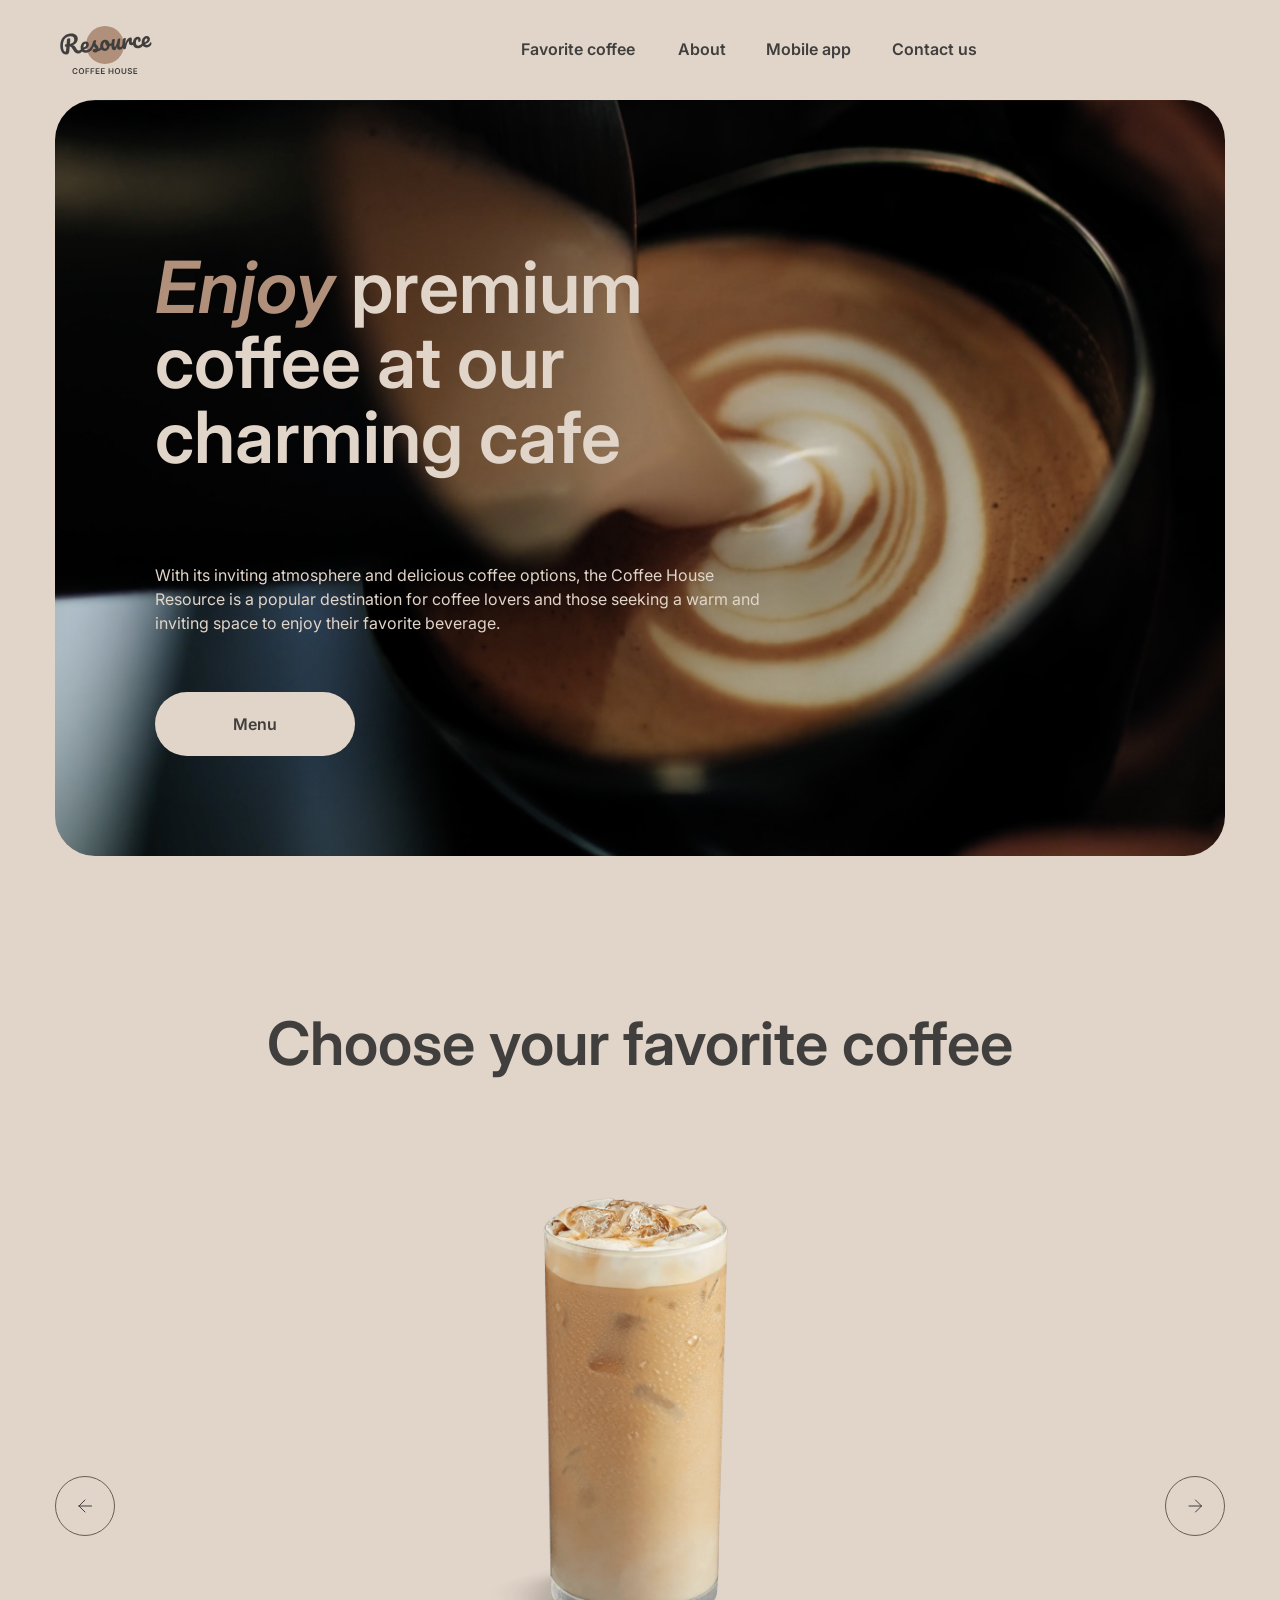
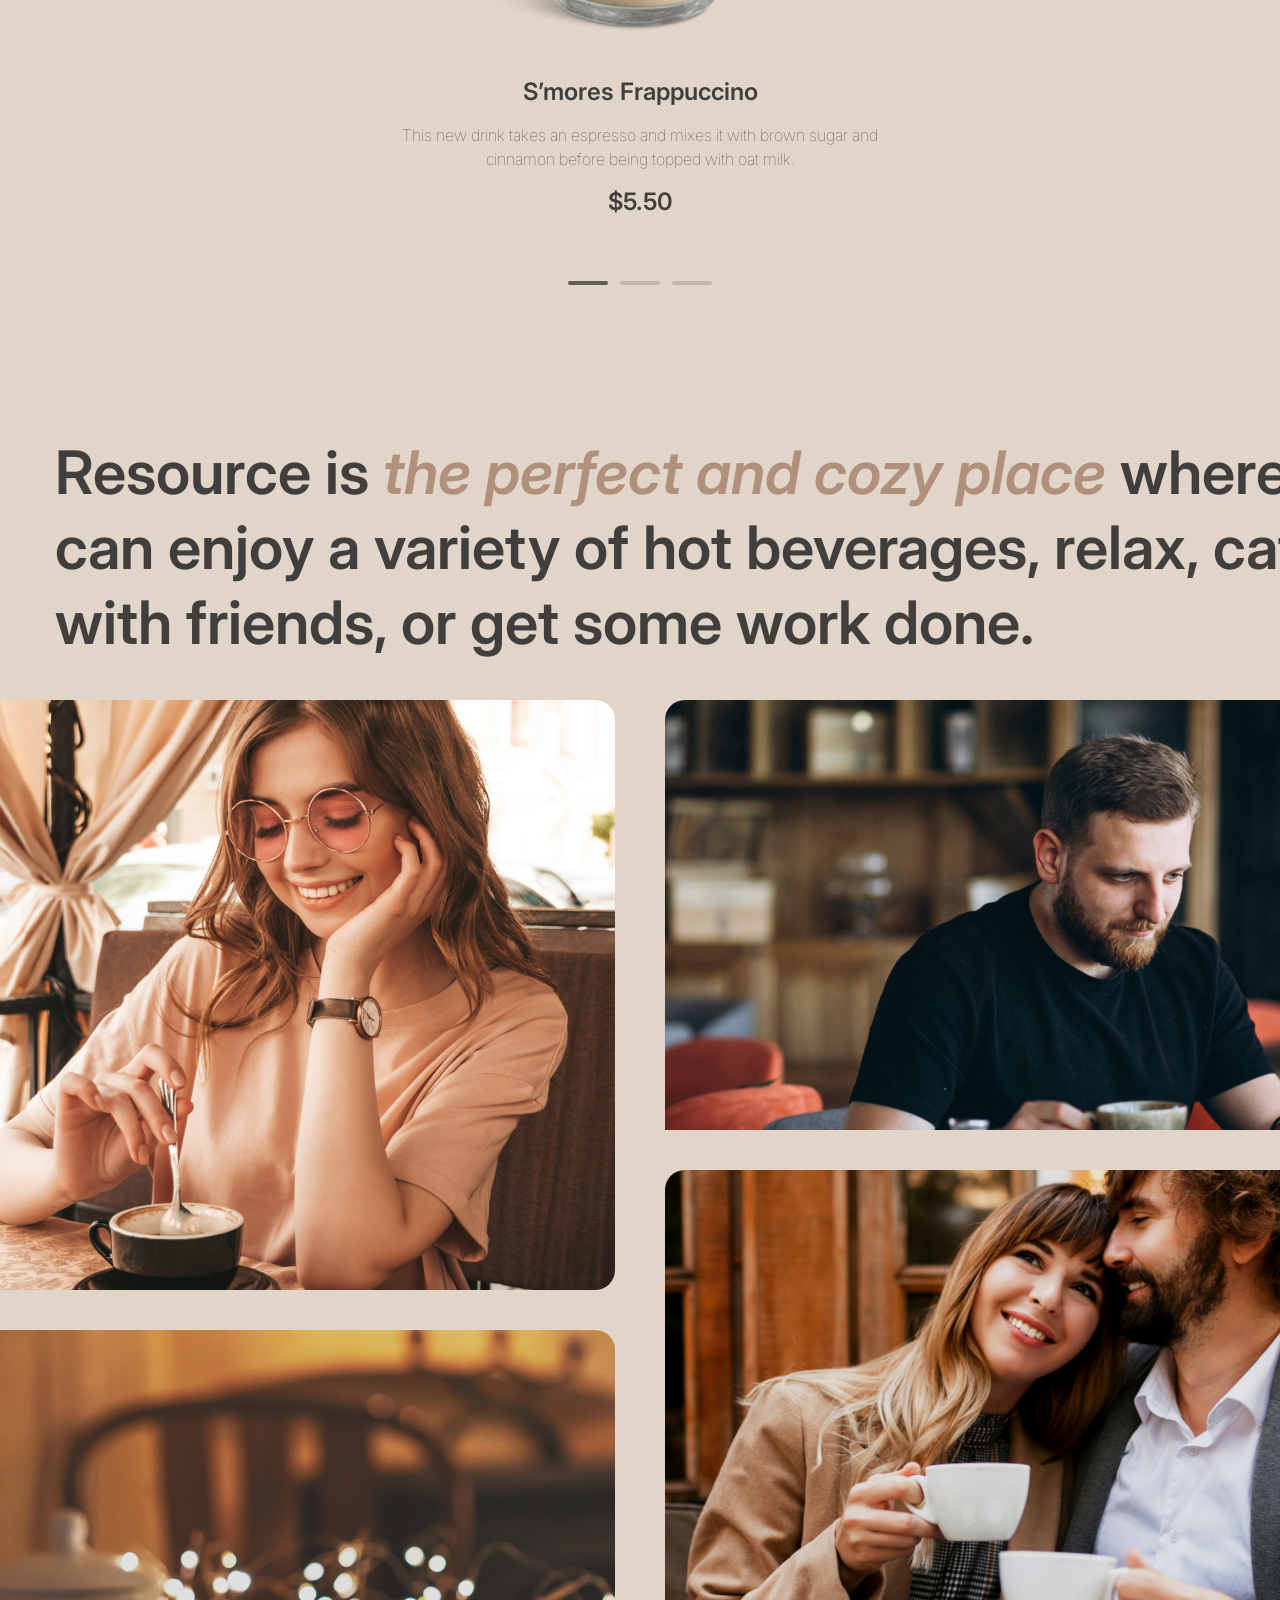
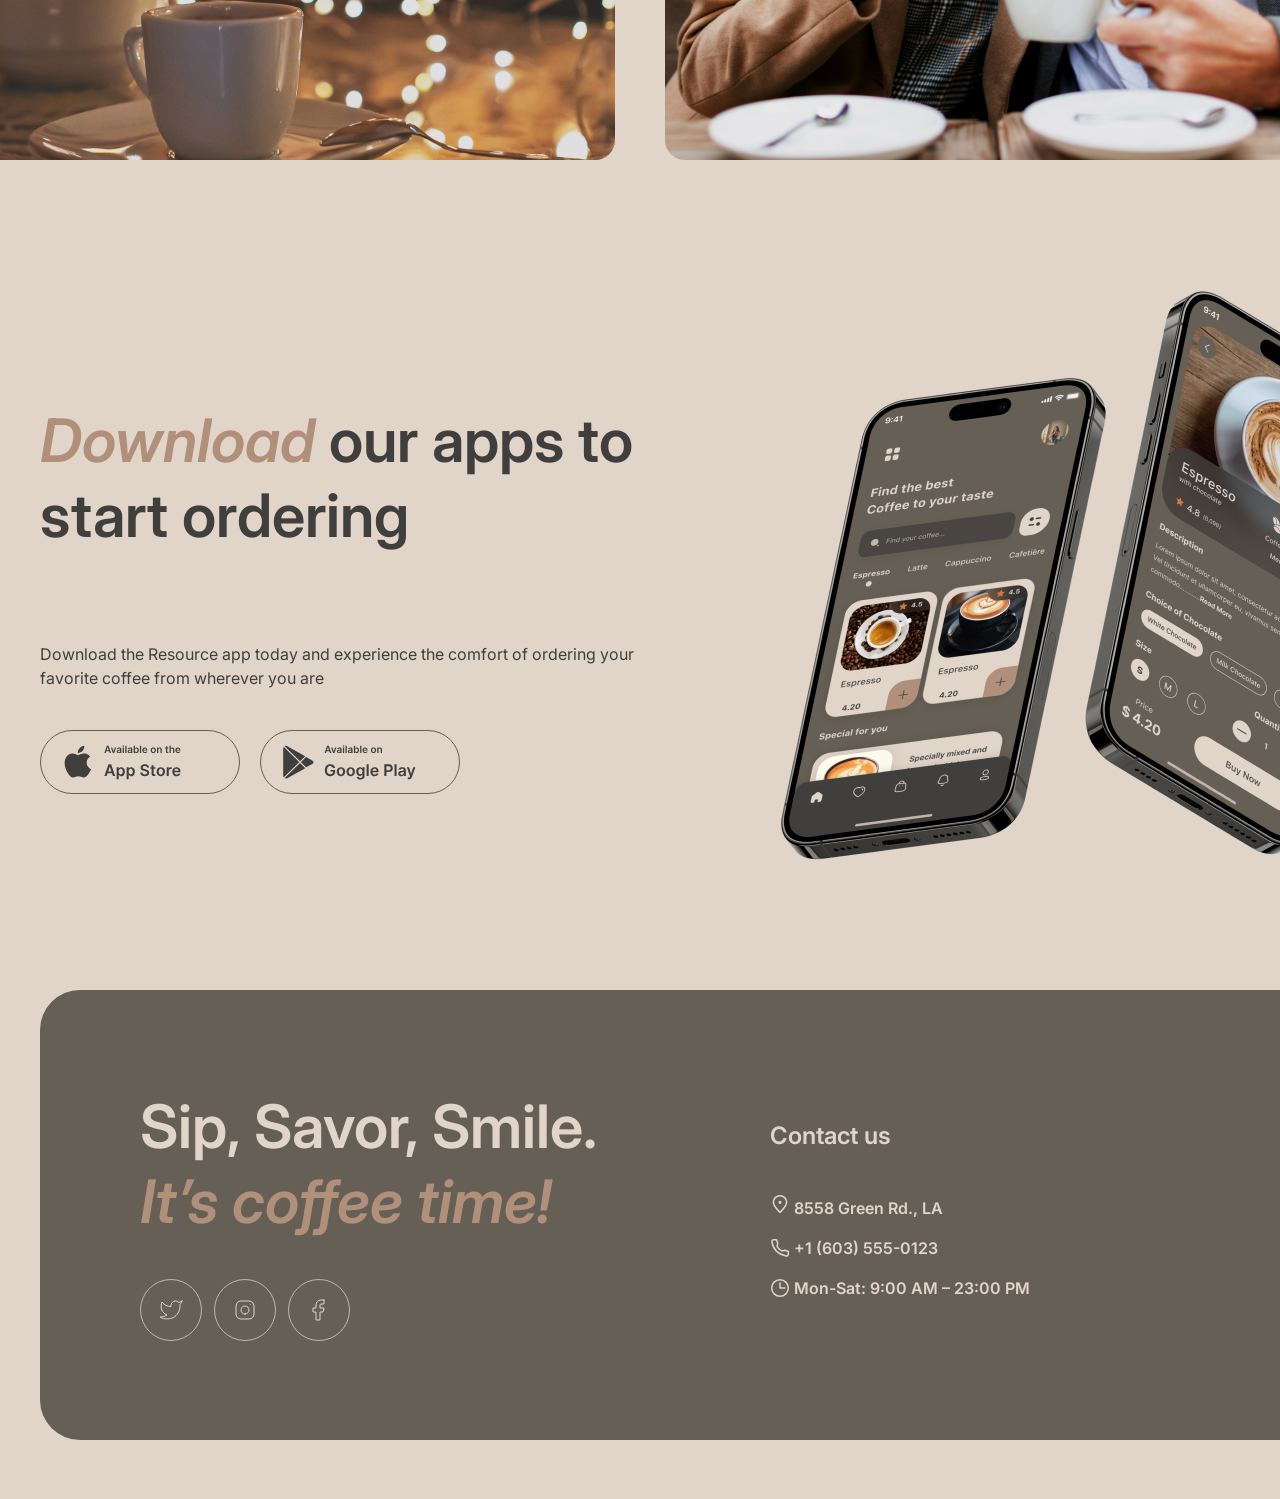
==== coffee-house/index.html @ ecec8c9b "feat: update css" ====
<!DOCTYPE html>
<html lang="en">
<head>
    <!-- encoding -->
    <meta charset="UTF-8">
    <!-- mobile support -->
    <meta name="viewport" content="width=device-width, initial-scale=1.0">
    <!-- title, seo -->
    <title>Home</title>
    <!-- styles -->
    <link rel="stylesheet" href="./style/style.css">
    <!-- open graph -->
    <!-- favicons -->
    <link type="image/coffee-icon" href="./img/coffee-cup.svg" rel="shortcut icon">
    <link type="Image/coffee-icon" href="./img/coffee-cup.svg" rel="icon">
</head>
<body>
    <!-- header -->
    <header class="header">
        <div class="container">
            <div class="header_nav">
                <div class="logo">
                    <svg width="100" height="60" viewBox="0 0 100 60" fill="none" xmlns="http://www.w3.org/2000/svg">
                        <path
                            d="M69 25C69 35.4934 60.4934 44 50 44C39.5066 44 31 35.4934 31 25C31 14.5066 39.5066 6 50 6C60.4934 6 69 14.5066 69 25Z"
                            fill="#B0907A" />
                        <path
                            d="M95.6784 22.2913C95.8856 22.2732 96.0534 22.3548 96.1817 22.5364C96.326 22.7165 96.4127 22.9739 96.442 23.3086C96.4922 23.8824 96.4 24.3884 96.1652 24.8265C95.7789 25.5509 95.2359 26.1365 94.5362 26.5832C93.8524 27.0285 93.0084 27.295 92.0042 27.3829C90.4741 27.5168 89.2469 27.1664 88.3226 26.3318C87.3969 25.4812 86.8658 24.2749 86.7291 22.7129C86.6329 21.6131 86.7748 20.5727 87.1547 19.5919C87.5333 18.5951 88.1046 17.7822 88.8687 17.1532C89.6487 16.5229 90.5568 16.1623 91.5928 16.0717C92.5173 15.9908 93.2829 16.2049 93.8895 16.714C94.4948 17.2071 94.8386 17.9239 94.9209 18.8643C95.0171 19.9641 94.7016 20.9473 93.9743 21.814C93.2617 22.6633 91.9772 23.4021 90.1208 24.0303C90.5675 24.73 91.2451 25.0401 92.1537 24.9606C92.8072 24.9035 93.3279 24.7053 93.7158 24.3662C94.1197 24.0257 94.5692 23.4725 95.0643 22.7064C95.2346 22.4506 95.4393 22.3122 95.6784 22.2913ZM91.3914 18.4503C90.8016 18.5019 90.3295 18.8885 89.9751 19.6102C89.6365 20.3304 89.5098 21.1767 89.5949 22.149L89.5991 22.1968C90.5199 21.8914 91.2318 21.4918 91.7347 20.9981C92.2376 20.5044 92.4632 19.9626 92.4117 19.3729C92.3852 19.0701 92.2766 18.8386 92.0859 18.6786C91.9098 18.5013 91.6783 18.4252 91.3914 18.4503Z"
                            fill="#403F3D" />
                        <path
                            d="M83.2976 28.1446C81.7356 28.2813 80.4779 27.9497 79.5245 27.1497C78.5857 26.3324 78.0529 25.1985 77.926 23.7481C77.813 22.457 77.969 21.303 78.394 20.2861C78.819 19.2692 79.4149 18.4622 80.1818 17.8651C80.9487 17.268 81.7784 16.9304 82.671 16.8523C83.5477 16.7756 84.2481 16.9793 84.7723 17.4635C85.311 17.9303 85.6159 18.5702 85.6871 19.383C85.7456 20.0525 85.6437 20.6316 85.3813 21.1203C85.1348 21.6076 84.7725 21.8722 84.2944 21.9141C83.9915 21.9406 83.7382 21.8904 83.5344 21.7637C83.3465 21.6356 83.2414 21.444 83.2191 21.189C83.2093 21.0774 83.2141 20.9485 83.2334 20.8023C83.2527 20.6561 83.2676 20.5504 83.278 20.4852C83.3367 20.2392 83.357 20.0125 83.3389 19.8053C83.3208 19.5981 83.2511 19.4436 83.1297 19.3418C83.0243 19.2386 82.876 19.1953 82.6847 19.2121C82.3181 19.2441 81.9901 19.4415 81.7006 19.8041C81.4097 20.1508 81.193 20.6114 81.0506 21.186C80.9081 21.7606 80.8661 22.3826 80.9247 23.0521C81.0865 24.901 81.9723 25.7551 83.5821 25.6142C84.2356 25.557 84.9181 25.2805 85.6296 24.7846C86.3556 24.2714 87.0469 23.5444 87.7034 22.6036C87.8752 22.3637 88.0806 22.2333 88.3197 22.2124C88.5269 22.1942 88.6946 22.2759 88.8229 22.4574C88.9672 22.6375 89.054 22.895 89.0832 23.2297C89.1362 23.8354 89.028 24.3427 88.7587 24.7518C88.0904 25.7418 87.2526 26.5378 86.2452 27.1399C85.2524 27.7247 84.2699 28.0596 83.2976 28.1446Z"
                            fill="#403F3D" />
                        <path
                            d="M69.548 29.3476C68.9423 29.4006 68.4841 29.1195 68.1733 28.5042C67.8784 27.8876 67.6696 26.8779 67.5469 25.4753C67.3656 23.4032 67.4882 21.4089 67.9148 19.4924C68.0179 19.0177 68.2197 18.6627 68.5203 18.4276C68.8355 18.1752 69.288 18.0232 69.8778 17.9716C70.1965 17.9437 70.4232 17.964 70.5577 18.0326C70.6921 18.1011 70.7692 18.2469 70.7887 18.4701C70.811 18.7251 70.7416 19.3094 70.5806 20.2229C70.477 20.8744 70.3983 21.4434 70.3445 21.93C70.2907 22.4165 70.2626 23.0132 70.2602 23.7201C70.6663 22.3033 71.1584 21.136 71.7366 20.2181C72.3148 19.3002 72.8987 18.6308 73.4883 18.2098C74.0938 17.7874 74.6595 17.5532 75.1855 17.5072C76.2215 17.4166 76.7849 17.8893 76.8755 18.9253C76.8936 19.1325 76.8658 19.6409 76.7921 20.4504C76.7204 21.0991 76.6915 21.5032 76.7054 21.6626C76.7542 22.2204 76.9779 22.4819 77.3764 22.4471C77.8227 22.408 78.3658 22.0072 79.0057 21.2445C79.1948 21.0191 79.4009 20.8967 79.6241 20.8772C79.8313 20.8591 79.9991 20.9408 80.1274 21.1223C80.2702 21.2864 80.3549 21.5199 80.3814 21.8228C80.433 22.4125 80.314 22.8887 80.0245 23.2513C79.6187 23.7526 79.1275 24.1971 78.5511 24.5848C77.9893 24.9552 77.3736 25.1697 76.7042 25.2282C75.8594 25.3021 75.1951 25.1434 74.7111 24.7521C74.2431 24.3594 73.977 23.7965 73.9129 23.0633C73.892 22.8242 73.895 22.583 73.9219 22.3397C73.9258 22.0182 73.923 21.8016 73.9132 21.69C73.8909 21.435 73.7921 21.3151 73.6167 21.3305C73.3777 21.3514 73.0826 21.6503 72.7315 22.2271C72.395 22.7865 72.0738 23.5213 71.768 24.4314C71.4621 25.3415 71.2322 26.2932 71.0782 27.2864C70.9684 28.0509 70.8058 28.5791 70.5904 28.8709C70.3896 29.1455 70.0421 29.3044 69.548 29.3476Z"
                            fill="#403F3D" />
                        <path
                            d="M59.2452 30.2488C58.5279 30.3116 57.9096 30.0364 57.3902 29.4233C56.8853 28.7929 56.5897 27.9836 56.5032 26.9954C56.3986 25.8 56.3828 24.7012 56.4557 23.699C56.5273 22.6809 56.6975 21.5979 56.9665 20.4501C57.0841 19.958 57.2772 19.5958 57.546 19.3635C57.8148 19.1312 58.26 18.9878 58.8816 18.9334C59.2323 18.9028 59.4762 18.9376 59.6135 19.038C59.7667 19.1371 59.8531 19.2981 59.8726 19.5213C59.8838 19.6488 59.8337 20.0868 59.7226 20.8354C59.6148 21.4391 59.534 21.9842 59.4802 22.4707C59.3078 24.1722 59.246 25.3019 59.2948 25.8598C59.3241 26.1945 59.3849 26.4301 59.4771 26.5666C59.568 26.6871 59.7011 26.7397 59.8764 26.7244C60.1155 26.7035 60.3895 26.4386 60.6983 25.9297C61.023 25.4195 61.3421 24.6608 61.6555 23.6536C61.9849 22.6451 62.2788 21.4148 62.5372 19.9627C62.6229 19.4734 62.7842 19.114 63.0211 18.8845C63.2739 18.6535 63.6633 18.5151 64.1893 18.4691C64.5559 18.437 64.8151 18.4625 64.967 18.5456C65.1174 18.6127 65.203 18.7658 65.224 19.0049C65.2588 19.4034 65.1551 20.5127 64.9128 22.3327C64.645 24.412 64.532 25.6907 64.5739 26.1688C64.6004 26.4717 64.685 26.7052 64.8279 26.8694C64.9693 27.0176 65.1437 27.0827 65.3509 27.0645C65.6697 27.0366 66.0275 26.8126 66.4244 26.3924C66.8358 25.9549 67.3698 25.2657 68.0263 24.3249C68.198 24.0851 68.4035 23.9547 68.6425 23.9337C68.8498 23.9156 69.0175 23.9973 69.1458 24.1788C69.2901 24.3589 69.3768 24.6163 69.4061 24.9511C69.4619 25.5886 69.3537 26.096 69.0815 26.4731C68.4701 27.3779 67.7896 28.1361 67.04 28.7477C66.3064 29.358 65.4375 29.707 64.4334 29.7949C63.6683 29.8618 63.0766 29.6165 62.6585 29.0588C62.2562 28.4997 62.0084 27.6862 61.9149 26.6183C61.7388 27.7259 61.4055 28.5982 60.9152 29.2354C60.4235 29.8566 59.8668 30.1944 59.2452 30.2488Z"
                            fill="#403F3D" />
                        <path
                            d="M57.5606 22.8796C57.7678 22.8614 57.9362 22.9511 58.0659 23.1485C58.1956 23.346 58.2744 23.6041 58.3023 23.9229C58.3692 24.688 58.1779 25.1625 57.7282 25.3463C56.8011 25.7647 55.7659 26.048 54.6225 26.1963C54.4367 27.5616 53.9332 28.6898 53.1117 29.5808C52.2888 30.4559 51.3115 30.9429 50.1799 31.0419C49.2235 31.1256 48.3824 30.9663 47.6566 30.564C46.9467 30.1603 46.383 29.5913 45.9654 28.8569C45.5478 28.1225 45.3 27.309 45.2219 26.4164C45.1159 25.205 45.2529 24.1089 45.6328 23.1281C46.0114 22.1313 46.5841 21.3343 47.351 20.7372C48.1165 20.1242 48.9933 19.7744 49.9816 19.688C51.1929 19.582 52.2022 19.9193 53.0093 20.6999C53.8309 21.4632 54.3592 22.453 54.5941 23.6691C55.339 23.5558 56.2177 23.3183 57.23 22.9567C57.3547 22.9136 57.4649 22.8879 57.5606 22.8796ZM50.1494 28.4908C50.6595 28.4462 51.0797 28.2007 51.41 27.7542C51.7563 27.3063 51.959 26.6863 52.0182 25.8941C51.4948 25.6026 51.0739 25.1977 50.7555 24.6795C50.4531 24.1599 50.2754 23.5972 50.2224 22.9916C50.2001 22.7365 50.2017 22.4794 50.2272 22.2202L50.1076 22.2307C49.4701 22.2864 48.9633 22.644 48.5873 23.3032C48.2259 23.9452 48.094 24.824 48.1916 25.9398C48.2683 26.8164 48.4942 27.4712 48.8694 27.9042C49.2605 28.3357 49.6872 28.5313 50.1494 28.4908Z"
                            fill="#403F3D" />
                        <path
                            d="M40.3093 32.4354C39.4805 32.508 38.8262 32.3725 38.3464 32.029C37.8826 31.6841 37.6298 31.2726 37.5879 30.7944C37.5517 30.38 37.6717 30.0081 37.9481 29.6787C38.2244 29.3494 38.6575 29.1589 39.2472 29.1073C39.4544 29.0892 39.6956 29.0922 39.9708 29.1163C40.2604 29.1231 40.4777 29.1282 40.6226 29.1316C40.5704 28.7185 40.4406 28.3364 40.2332 27.9851C40.0417 27.6325 39.8038 27.3 39.5195 26.9876C39.2338 26.6592 38.9682 26.3773 38.7228 26.1418C38.3109 27.1254 37.8851 27.9497 37.4454 28.6145C37.0216 29.278 36.5472 29.9137 36.0222 30.5218C35.7604 30.8338 35.4701 31.0038 35.1513 31.0316C34.8963 31.054 34.6814 30.9844 34.5067 30.823C34.3306 30.6457 34.2307 30.4216 34.207 30.1506C34.1791 29.8318 34.2648 29.5272 34.4643 29.2367L34.7416 28.827C35.5235 27.6664 36.1068 26.7159 36.4918 25.9756C36.7223 25.4896 36.9874 24.8481 37.2871 24.0509C37.5853 23.2379 37.8735 22.4016 38.1517 21.542C38.3932 20.8142 38.9921 20.4085 39.9484 20.3248C40.3947 20.2858 40.709 20.2984 40.8913 20.3628C41.0736 20.4271 41.1725 20.547 41.1878 20.7223C41.1962 20.8179 41.1775 20.9722 41.1319 21.1849C41.0863 21.3977 41.0167 21.6126 40.9233 21.8296C40.6866 22.4285 40.5857 22.9272 40.6205 23.3257C40.6415 23.5647 40.7442 23.8208 40.9286 24.0937C41.1291 24.3653 41.4235 24.7009 41.8118 25.1006C42.3804 25.7254 42.8131 26.2657 43.11 26.7216C43.4214 27.1601 43.6015 27.6583 43.6503 28.2162C43.6642 28.3756 43.6678 28.6001 43.6611 28.8898C44.4156 28.5187 45.2617 27.6335 46.1993 26.2345C46.371 25.9946 46.5765 25.8642 46.8155 25.8433C47.0227 25.8252 47.1905 25.9069 47.3188 26.0884C47.4631 26.2685 47.5498 26.5259 47.5791 26.8606C47.6321 27.4663 47.5239 27.9737 47.2545 28.3827C46.544 29.4407 45.8382 30.185 45.1371 30.6158C44.4505 31.0292 43.5747 31.2985 42.5095 31.4238C41.9194 32.0215 41.186 32.3587 40.3093 32.4354Z"
                            fill="#403F3D" />
                        <path
                            d="M36.6171 26.7357C36.8243 26.7175 36.9921 26.7992 37.1204 26.9807C37.2646 27.1608 37.3514 27.4183 37.3807 27.753C37.4365 28.3905 37.3283 28.8979 37.0561 29.2751C36.5291 30.0439 35.7502 30.7786 34.7193 31.4791C33.7044 32.1782 32.5833 32.5815 31.3559 32.6888C29.6823 32.8353 28.3436 32.4947 27.3396 31.667C26.3356 30.8394 25.7646 29.6365 25.6266 28.0586C25.5304 26.9588 25.6722 25.9185 26.0522 24.9376C26.4308 23.9408 27.0021 23.1279 27.7662 22.4989C28.5462 21.8686 29.4542 21.508 30.4903 21.4174C31.4147 21.3365 32.1803 21.5506 32.787 22.0597C33.3923 22.5528 33.7361 23.2696 33.8183 24.21C33.9145 25.3098 33.599 26.293 32.8718 27.1597C32.1591 28.009 30.8826 28.7471 29.0422 29.3739C29.5048 30.0722 30.294 30.3726 31.4098 30.275C32.127 30.2122 32.9183 29.894 33.7836 29.3204C34.6634 28.7295 35.4025 27.9983 36.0009 27.1269C36.1726 26.887 36.378 26.7566 36.6171 26.7357ZM30.2888 23.796C29.6991 23.8476 29.227 24.2342 28.8725 24.9559C28.534 25.6761 28.4073 26.5224 28.4923 27.4947L28.4965 27.5425C29.4174 27.2371 30.1293 26.8375 30.6322 26.3438C31.1351 25.8501 31.3607 25.3083 31.3091 24.7186C31.2826 24.4158 31.174 24.1843 30.9834 24.0243C30.8072 23.847 30.5757 23.7709 30.2888 23.796Z"
                            fill="#403F3D" />
                        <path
                            d="M27.6906 27.5167C27.8978 27.4986 28.0656 27.5803 28.1939 27.7618C28.3382 27.9419 28.4249 28.1993 28.4542 28.5341C28.5086 29.1557 28.4004 29.6631 28.1296 30.0561C27.4454 31.0476 26.7351 31.8324 25.9987 32.4108C25.261 32.9733 24.3581 33.3012 23.2902 33.3946C22.2541 33.4853 21.3451 33.2837 20.5631 32.79C19.797 32.2949 19.028 31.3985 18.256 30.1009C17.6351 29.063 17.151 28.3023 16.8035 27.8188C16.4547 27.3193 16.119 26.9712 15.7967 26.7745C15.4903 26.5765 15.1198 26.4724 14.6852 26.4622C14.6508 26.8025 14.5595 27.8705 14.4114 29.6663C14.3537 30.4744 14.3165 30.9675 14.3 31.1456C14.2256 32.1319 13.9724 32.9089 13.5402 33.4767C13.1067 34.0286 12.4038 34.3471 11.4315 34.4321C10.3636 34.5256 9.38799 34.2977 8.50477 33.7486C7.63609 33.1822 6.9298 32.3606 6.38589 31.2839C5.84059 30.1913 5.50518 28.9277 5.37968 27.4932C5.1454 24.8154 5.40544 22.4638 6.15978 20.4383C6.93006 18.4115 8.10738 16.8148 9.69174 15.6483C11.2906 14.4644 13.1899 13.7763 15.3895 13.5838C16.9196 13.45 18.223 13.5688 19.2994 13.9404C20.3759 14.312 21.1968 14.8826 21.762 15.6523C22.3432 16.4206 22.6784 17.3148 22.7676 18.3349C22.8457 19.2275 22.7073 20.1229 22.3522 21.0213C22.0117 21.9023 21.4476 22.7066 20.66 23.434C19.8724 24.1614 18.8869 24.7375 17.7034 25.1622C18.4866 25.3025 19.1057 25.5856 19.5605 26.0116C20.0154 26.4376 20.4891 27.0787 20.9816 27.9351C21.5115 28.8524 22.0112 29.5153 22.4806 29.924C22.966 30.3312 23.4955 30.5098 24.0693 30.4596C24.5794 30.4149 25.0509 30.205 25.4838 29.8299C25.9154 29.4388 26.4456 28.7981 27.0744 27.9079C27.2461 27.6681 27.4515 27.5377 27.6906 27.5167ZM11.3837 26.727C10.8418 26.7744 10.4561 26.6797 10.2266 26.4428C10.013 26.2045 9.89225 25.9259 9.86436 25.6071C9.8309 25.2246 9.92394 24.9113 10.1435 24.6672C10.379 24.4218 10.6562 24.2851 10.9749 24.2572L11.5727 24.2049C11.691 22.6206 11.8123 21.2528 11.9364 20.1016C12.053 19.0474 12.6771 18.4708 13.8088 18.3718C14.7173 18.2923 15.2071 18.659 15.2782 19.4719C15.2936 19.6473 15.2975 19.7835 15.2899 19.8805L14.9199 23.9121C15.7764 23.789 16.5393 23.5134 17.2085 23.0855C17.8937 22.6561 18.4149 22.0966 18.7722 21.4068C19.1454 20.7156 19.2957 19.9556 19.2232 19.1268C19.1353 18.1226 18.7236 17.3636 17.988 16.8498C17.2524 16.3359 16.2232 16.1369 14.9002 16.2526C13.3382 16.3893 12.0016 16.8997 10.8904 17.7839C9.79381 18.6508 8.98568 19.8779 8.46605 21.4653C7.94503 23.0366 7.78003 24.9142 7.97108 27.0978C8.06033 28.1179 8.24063 28.9855 8.51198 29.7006C8.78334 30.4157 9.08648 30.9432 9.42139 31.2834C9.75631 31.6235 10.0592 31.7817 10.3302 31.7579C10.5374 31.7398 10.6957 31.6216 10.8051 31.4032C10.9304 31.1834 11.0127 30.839 11.052 30.3698L11.3837 26.727Z"
                            fill="#403F3D" />
                        <path
                            d="M78.4033 54.0001V48.1819H82.1874V49.0654H79.4573V50.645H81.9914V51.5285H79.4573V53.1165H82.2101V54.0001H78.4033Z"
                            fill="#403F3D" />
                        <path
                            d="M75.9698 49.7813C75.9433 49.5332 75.8316 49.34 75.6346 49.2017C75.4395 49.0635 75.1857 48.9943 74.8732 48.9943C74.6535 48.9943 74.4651 49.0275 74.3079 49.0938C74.1507 49.1601 74.0304 49.25 73.9471 49.3637C73.8638 49.4773 73.8211 49.607 73.8192 49.7529C73.8192 49.8741 73.8467 49.9792 73.9016 50.0682C73.9585 50.1572 74.0352 50.233 74.1317 50.2955C74.2283 50.3561 74.3353 50.4072 74.4528 50.4489C74.5702 50.4906 74.6886 50.5256 74.8079 50.554L75.3533 50.6904C75.573 50.7415 75.7842 50.8106 75.9869 50.8977C76.1914 50.9849 76.3742 51.0947 76.5352 51.2273C76.698 51.3599 76.8268 51.5199 76.9215 51.7074C77.0162 51.8949 77.0636 52.1146 77.0636 52.3665C77.0636 52.7074 76.9764 53.0076 76.8022 53.2671C76.628 53.5246 76.3761 53.7263 76.0465 53.8722C75.7189 54.0161 75.3221 54.0881 74.8562 54.0881C74.4035 54.0881 74.0105 54.018 73.6772 53.8779C73.3458 53.7377 73.0863 53.5332 72.8988 53.2642C72.7132 52.9953 72.6128 52.6676 72.5977 52.2813H73.6346C73.6497 52.4839 73.7122 52.6525 73.8221 52.787C73.9319 52.9214 74.0749 53.0218 74.2511 53.0881C74.4291 53.1544 74.628 53.1875 74.8477 53.1875C75.0768 53.1875 75.2776 53.1534 75.4499 53.0852C75.6242 53.0152 75.7605 52.9186 75.859 52.7955C75.9575 52.6705 76.0077 52.5246 76.0096 52.358C76.0077 52.2065 75.9632 52.0815 75.8761 51.983C75.7889 51.8826 75.6668 51.7993 75.5096 51.733C75.3543 51.6648 75.1725 51.6042 74.9641 51.5512L74.3022 51.3807C73.823 51.2576 73.4442 51.071 73.1658 50.821C72.8893 50.5692 72.7511 50.2349 72.7511 49.8182C72.7511 49.4754 72.8439 49.1752 73.0295 48.9176C73.217 48.6601 73.4717 48.4602 73.7937 48.3182C74.1156 48.1743 74.4802 48.1023 74.8874 48.1023C75.3003 48.1023 75.6621 48.1743 75.9727 48.3182C76.2852 48.4602 76.5304 48.6582 76.7085 48.912C76.8865 49.1638 76.9783 49.4536 76.984 49.7813H75.9698Z"
                            fill="#403F3D" />
                        <path
                            d="M70.2086 48.1819H71.2626V51.983C71.2626 52.3997 71.1641 52.7662 70.9672 53.0825C70.7721 53.3987 70.4975 53.6459 70.1433 53.8239C69.7891 54.0001 69.3753 54.0881 68.9018 54.0881C68.4264 54.0881 68.0117 54.0001 67.6575 53.8239C67.3033 53.6459 67.0287 53.3987 66.8336 53.0825C66.6386 52.7662 66.541 52.3997 66.541 51.983V48.1819H67.595V51.895C67.595 52.1374 67.648 52.3533 67.7541 52.5427C67.862 52.7321 68.0136 52.8807 68.2086 52.9887C68.4037 53.0948 68.6348 53.1478 68.9018 53.1478C69.1689 53.1478 69.3999 53.0948 69.595 52.9887C69.792 52.8807 69.9435 52.7321 70.0495 52.5427C70.1556 52.3533 70.2086 52.1374 70.2086 51.895V48.1819Z"
                            fill="#403F3D" />
                        <path
                            d="M65.1444 51.0909C65.1444 51.7178 65.027 52.2548 64.7922 52.7017C64.5592 53.1468 64.241 53.4877 63.8376 53.7245C63.4361 53.9612 62.9806 54.0796 62.4711 54.0796C61.9617 54.0796 61.5052 53.9612 61.1018 53.7245C60.7003 53.4858 60.3821 53.144 60.1473 52.6989C59.9143 52.2519 59.7979 51.7159 59.7979 51.0909C59.7979 50.464 59.9143 49.9281 60.1473 49.483C60.3821 49.036 60.7003 48.6942 61.1018 48.4574C61.5052 48.2207 61.9617 48.1023 62.4711 48.1023C62.9806 48.1023 63.4361 48.2207 63.8376 48.4574C64.241 48.6942 64.5592 49.036 64.7922 49.483C65.027 49.9281 65.1444 50.464 65.1444 51.0909ZM64.0848 51.0909C64.0848 50.6496 64.0157 50.2775 63.8774 49.9745C63.741 49.6695 63.5516 49.4394 63.3092 49.2841C63.0668 49.1269 62.7874 49.0483 62.4711 49.0483C62.1549 49.0483 61.8755 49.1269 61.6331 49.2841C61.3907 49.4394 61.2003 49.6695 61.0621 49.9745C60.9257 50.2775 60.8575 50.6496 60.8575 51.0909C60.8575 51.5322 60.9257 51.9053 61.0621 52.2102C61.2003 52.5133 61.3907 52.7434 61.6331 52.9006C61.8755 53.0559 62.1549 53.1335 62.4711 53.1335C62.7874 53.1335 63.0668 53.0559 63.3092 52.9006C63.5516 52.7434 63.741 52.5133 63.8774 52.2102C64.0157 51.9053 64.0848 51.5322 64.0848 51.0909Z"
                            fill="#403F3D" />
                        <path
                            d="M53.5918 54.0001V48.1819H54.6458V50.645H57.3418V48.1819H58.3986V54.0001H57.3418V51.5285H54.6458V54.0001H53.5918Z"
                            fill="#403F3D" />
                        <path
                            d="M45.9482 54.0001V48.1819H49.7323V49.0654H47.0022V50.645H49.5363V51.5285H47.0022V53.1165H49.7551V54.0001H45.9482Z"
                            fill="#403F3D" />
                        <path
                            d="M40.6895 54.0001V48.1819H44.4735V49.0654H41.7434V50.645H44.2775V51.5285H41.7434V53.1165H44.4963V54.0001H40.6895Z"
                            fill="#403F3D" />
                        <path
                            d="M35.6016 54.0001V48.1819H39.3288V49.0654H36.6555V50.645H39.0732V51.5285H36.6555V54.0001H35.6016Z"
                            fill="#403F3D" />
                        <path
                            d="M30.5137 54.0001V48.1819H34.2409V49.0654H31.5676V50.645H33.9853V51.5285H31.5676V54.0001H30.5137Z"
                            fill="#403F3D" />
                        <path
                            d="M29.1181 51.0909C29.1181 51.7178 29.0007 52.2548 28.7658 52.7017C28.5328 53.1468 28.2147 53.4877 27.8113 53.7245C27.4097 53.9612 26.9542 54.0796 26.4448 54.0796C25.9353 54.0796 25.4789 53.9612 25.0755 53.7245C24.6739 53.4858 24.3558 53.144 24.1209 52.6989C23.888 52.2519 23.7715 51.7159 23.7715 51.0909C23.7715 50.464 23.888 49.9281 24.1209 49.483C24.3558 49.036 24.6739 48.6942 25.0755 48.4574C25.4789 48.2207 25.9353 48.1023 26.4448 48.1023C26.9542 48.1023 27.4097 48.2207 27.8113 48.4574C28.2147 48.6942 28.5328 49.036 28.7658 49.483C29.0007 49.9281 29.1181 50.464 29.1181 51.0909ZM28.0584 51.0909C28.0584 50.6496 27.9893 50.2775 27.851 49.9745C27.7147 49.6695 27.5253 49.4394 27.2828 49.2841C27.0404 49.1269 26.7611 49.0483 26.4448 49.0483C26.1285 49.0483 25.8491 49.1269 25.6067 49.2841C25.3643 49.4394 25.1739 49.6695 25.0357 49.9745C24.8993 50.2775 24.8311 50.6496 24.8311 51.0909C24.8311 51.5322 24.8993 51.9053 25.0357 52.2102C25.1739 52.5133 25.3643 52.7434 25.6067 52.9006C25.8491 53.0559 26.1285 53.1335 26.4448 53.1335C26.7611 53.1335 27.0404 53.0559 27.2828 52.9006C27.5253 52.7434 27.7147 52.5133 27.851 52.2102C27.9893 51.9053 28.0584 51.5322 28.0584 51.0909Z"
                            fill="#403F3D" />
                        <path
                            d="M22.5536 50.1449H21.4911C21.4608 49.9707 21.4049 49.8163 21.3235 49.6818C21.2421 49.5455 21.1407 49.4299 21.0195 49.3352C20.8983 49.2406 20.7601 49.1695 20.6048 49.1222C20.4513 49.0729 20.2856 49.0483 20.1076 49.0483C19.7913 49.0483 19.511 49.1279 19.2667 49.287C19.0224 49.4442 18.8311 49.6752 18.6928 49.9801C18.5546 50.2832 18.4854 50.6534 18.4854 51.0909C18.4854 51.536 18.5546 51.911 18.6928 52.2159C18.833 52.519 19.0243 52.7481 19.2667 52.9034C19.511 53.0568 19.7904 53.1335 20.1048 53.1335C20.279 53.1335 20.4419 53.1108 20.5934 53.0654C20.7468 53.018 20.8841 52.9489 21.0053 52.858C21.1284 52.7671 21.2317 52.6553 21.315 52.5227C21.4002 52.3902 21.4589 52.2387 21.4911 52.0682L22.5536 52.0739C22.5138 52.3504 22.4277 52.6099 22.2951 52.8523C22.1644 53.0947 21.993 53.3087 21.7809 53.4943C21.5688 53.6781 21.3207 53.822 21.0366 53.9262C20.7525 54.0284 20.4371 54.0796 20.0906 54.0796C19.5792 54.0796 19.1228 53.9612 18.7212 53.7245C18.3197 53.4877 18.0034 53.1459 17.7724 52.6989C17.5413 52.2519 17.4258 51.7159 17.4258 51.0909C17.4258 50.464 17.5423 49.9281 17.7752 49.483C18.0082 49.036 18.3254 48.6942 18.7269 48.4574C19.1284 48.2207 19.583 48.1023 20.0906 48.1023C20.4144 48.1023 20.7156 48.1477 20.994 48.2387C21.2724 48.3296 21.5205 48.4631 21.7383 48.6392C21.9561 48.8135 22.1351 49.0275 22.2752 49.2813C22.4173 49.5332 22.5101 49.821 22.5536 50.1449Z"
                            fill="#403F3D" />
                    </svg>
                </div>
                <nav class="header_menu">
                    <ul>
                        <li class="coffee_li"><a href="#favourcoffee">Favorite coffee</a></li>
                        <li class="about_li"><a href="#">About</a></li>
                        <li class="app_li"><a href="#">Mobile app</a></li>
                        <li class="contact_li"><a href="#contacts_for_you">Contact us</a></li>
                    </ul>
                </nav>
                <div class="menu_logo">
                    <a class="menu_li" href="./menu.html" id="menu_coffee_menu">Menu</a>
                    <svg width="20" height="20" viewBox="0 0 20 20" fill="none" xmlns="http://www.w3.org/2000/svg">
                        <path
                            d="M14.167 9.76667V11.6667C14.167 14.8883 11.5553 17.5 8.33366 17.5C5.112 17.5 2.50033 14.8883 2.50033 11.6667V9.76667C2.50033 9.4353 2.76896 9.16667 3.10033 9.16667H13.567C13.8984 9.16667 14.167 9.4353 14.167 9.76667Z"
                            stroke="#403F3D" stroke-width="1.5" stroke-linecap="round" stroke-linejoin="round" />
                        <path
                            d="M10.0003 7.50008C10.0003 6.66675 10.5956 5.83341 11.786 5.83341V5.83341C13.101 5.83341 14.167 4.76743 14.167 3.45246V2.91675"
                            stroke="#403F3D" stroke-width="1.5" stroke-linecap="round" stroke-linejoin="round" />
                        <path
                            d="M6.66634 7.5V7.08333C6.66634 5.70262 7.78563 4.58333 9.16634 4.58333V4.58333C10.0868 4.58333 10.833 3.83714 10.833 2.91667V2.5"
                            stroke="#403F3D" stroke-width="1.5" stroke-linecap="round" stroke-linejoin="round" />
                        <path
                            d="M13.333 9.16675H15.4163C16.5669 9.16675 17.4997 10.0995 17.4997 11.2501C17.4997 12.4007 16.5669 13.3334 15.4163 13.3334H14.1663"
                            stroke="#403F3D" stroke-width="1.5" stroke-linecap="round" stroke-linejoin="round" />
                    </svg>
                </div>
            </div>
        </div>
    </header>
        <!-- enjoy block  -->
        <section class="section_hero_cofee">
            <div class="container">
                <div class="hero_container">
                    <div class="hero_offer">
                        <h1 class="offer_text offer_h1">
                            <span class="hero_inner_text">Enjoy</span> premium coffee at our charming cafe
                        </h1>
                        <p class=" offer_text offer_p">
                            With its inviting atmosphere and delicious coffee options, the Coffee House Resource is a
                            popular
                            destination
                            for coffee lovers and those seeking a warm and inviting space to enjoy their favorite beverage.
                        </p>
                        <a class="offer_btn" href="/menu.html"><span class="offer_btn--text">Menu</span></a>
                    </div>
                </div>
            </div>
        </section>
        <!-- favorite coffee -->
        <main>
            <section class="section_favorite_coffee" id="favourcoffee">
                <div class="container">
                    <div class="favorite__coffee">
                        <div class="favorite__title--block">
                            <h2 class="favorite__title">Choose your <span class="inner_text">favorite</span> coffee</h2>
                        </div>
                        <div class="favorite__container__slider">
                            <div class="favorite__slider">
                                <div class="slider_button slider_button--left">
                                    <svg width="14" height="14" viewBox="0 0 14 14" fill="none"
                                        xmlns="http://www.w3.org/2000/svg">
                                        <path d="M13.5 7H1M1 7L7 1M1 7L7 13" stroke="#403F3D" stroke-linecap="round"
                                            stroke-linejoin="round" />
                                    </svg>
                                </div>
                                <div class="slider__cards">
                                    <div class="slider__picture">
                                        <img src="./img/coffee-slider-1.png" alt="slide">
                                    </div>
                                    <div class="slider__descrip">
                                        <h3 class="slider__descrip__title">S’mores Frappuccino</h3>
                                        <p class="slider__descrip__text">This new drink takes an espresso and mixes it with
                                            brown sugar and
                                            cinnamon before being topped with
                                            oat milk.</p>
                                        <p class="slider_price">$5.50</p>
                                    </div>
                                </div>
                                <div class="slider_button slider_button--right">
                                    <svg width="14" height="14" viewBox="0 0 14 14" fill="none"
                                        xmlns="http://www.w3.org/2000/svg">
                                        <path d="M1 7H13.5M13.5 7L7.5 1M13.5 7L7.5 13" stroke="#403F3D"
                                            stroke-linecap="round" stroke-linejoin="round" />
                                    </svg>
                                </div>
                            </div>
                            <div class="favorite__controls">
                                <span class="controls__bullet controls__bullet--active"></span>
                                <span class="controls__bullet controls__bullet--inactive"></span>
                                <span class="controls__bullet controls__bullet--inactive"></span>
                            </div>
                        </div>
                    </div>
                </div>
    </section>
        <!-- resource 'about' block -->
        <div class="container">
        <div class="about_text_container">
            <h2 class="about_text">Resource is <span class="theperfect_place">the perfect and cozy place </span> where
                you can enjoy a variety of hot beverages, relax,
                catch up with friends, or get some work done.</h2>
        </div>
        <div class="about_container">
            <div class="column_1">
                <div class="img_about1"><img src="./img/about-1.png" alt="" class="img_about_1"></div>
                <div class="img_about2"><img src="./img/about-2.png" alt="" class="img_about_2"></div>
            </div>
            <div class="column_2">
                <div class="img_about3"><img src="./img/about-3.png" alt="" class="img_about_3"></div>
                <div class="img_about4"><img src="./img/about-4.png" alt="" class="img_about_4"></div>
            </div>
        </div>
    </div>
        <div class="offer">
            <div class="offer_download">
                <div class="download">
                    <h2 class="download_h2"><span class="d_download">Download</span> our apps to start ordering</h2>
                </div>
                <div class="text_download">Download the Resource app today and experience the comfort of ordering your
                    favorite coffee from wherever you are</div>
                <div class="buttons">
                    <div class="button_app_store">
                        <svg width="200" height="64" viewBox="0 0 200 64" fill="none"
                            xmlns="http://www.w3.org/2000/svg">
                            <rect x="0.5" y="0.5" width="199" height="63" rx="31.5" stroke="#665F55" />
                            <path
                                d="M46.7073 32.6307C46.6704 28.6324 50.065 26.6872 50.2203 26.5966C48.2977 23.8637 45.3178 23.4903 44.2707 23.4605C41.7679 23.2037 39.3403 24.9206 38.0654 24.9206C36.765 24.9206 34.8017 23.4853 32.6858 23.5275C29.9629 23.5684 27.4157 25.1055 26.0186 27.4923C23.1354 32.359 25.2857 39.5108 28.048 43.4446C29.4298 45.3712 31.0444 47.5223 33.1578 47.4466C35.2254 47.3635 35.9978 46.1614 38.4929 46.1614C40.9651 46.1614 41.6903 47.4466 43.8457 47.3983C46.0647 47.3635 47.4618 45.463 48.7952 43.519C50.392 41.3108 51.0333 39.1362 51.0588 39.0245C51.0066 39.0071 46.7493 37.4229 46.7073 32.6307Z"
                                fill="#403F3D" />
                            <path
                                d="M42.6357 20.8727C43.7477 19.5168 44.5086 17.672 44.2974 15.8C42.6879 15.8695 40.675 16.8855 39.5159 18.2117C38.4903 19.3803 37.5742 21.2957 37.8109 23.097C39.6189 23.2285 41.4753 22.2075 42.6357 20.8727Z"
                                fill="#403F3D" />
                            <path
                                d="M65.748 23H64.3417L66.9021 15.7273H68.5285L71.0924 23H69.6862L67.7437 17.2188H67.6869L65.748 23ZM65.7941 20.1484H69.6294V21.2067H65.7941V20.1484ZM76.1821 17.5455L74.2396 23H72.8192L70.8767 17.5455H72.2474L73.501 21.5973H73.5578L74.8149 17.5455H76.1821ZM78.485 23.1101C78.1394 23.1101 77.828 23.0485 77.551 22.9254C77.2764 22.8 77.0586 22.6153 76.8976 22.3714C76.739 22.1276 76.6597 21.8269 76.6597 21.4695C76.6597 21.1617 76.7165 20.9072 76.8302 20.706C76.9438 20.5047 77.0989 20.3438 77.2954 20.223C77.4919 20.1023 77.7132 20.0111 77.9594 19.9496C78.208 19.8857 78.4649 19.8395 78.73 19.8111C79.0496 19.7779 79.3089 19.7483 79.5077 19.7223C79.7066 19.6939 79.851 19.6513 79.941 19.5945C80.0333 19.5353 80.0795 19.4441 80.0795 19.321V19.2997C80.0795 19.0322 80.0001 18.825 79.8415 18.6783C79.6829 18.5315 79.4545 18.4581 79.1562 18.4581C78.8413 18.4581 78.5915 18.5268 78.4069 18.6641C78.2246 18.8014 78.1015 18.9635 78.0376 19.1506L76.8373 18.9801C76.932 18.6487 77.0882 18.3717 77.306 18.1491C77.5238 17.9242 77.7902 17.7562 78.105 17.6449C78.4199 17.5312 78.7679 17.4744 79.1491 17.4744C79.4118 17.4744 79.6734 17.5052 79.9339 17.5668C80.1943 17.6283 80.4322 17.7301 80.6476 17.8722C80.8631 18.0118 81.0359 18.2024 81.1661 18.4439C81.2987 18.6854 81.365 18.9872 81.365 19.3494V23H80.1292V22.2507H80.0866C80.0084 22.4022 79.8983 22.5443 79.7563 22.6768C79.6166 22.8071 79.4403 22.9124 79.2272 22.9929C79.0165 23.071 78.7691 23.1101 78.485 23.1101ZM78.8188 22.1655C79.0769 22.1655 79.3006 22.1146 79.49 22.0128C79.6794 21.9086 79.825 21.7713 79.9268 21.6009C80.0309 21.4304 80.083 21.2446 80.083 21.0433V20.4006C80.0428 20.4337 79.9741 20.4645 79.877 20.4929C79.7823 20.5213 79.6758 20.5462 79.5574 20.5675C79.4391 20.5888 79.3219 20.6077 79.2059 20.6243C79.0899 20.6409 78.9893 20.6551 78.904 20.6669C78.7123 20.6929 78.5406 20.7356 78.3891 20.7947C78.2376 20.8539 78.118 20.9368 78.0305 21.0433C77.9429 21.1475 77.8991 21.2824 77.8991 21.4482C77.8991 21.6849 77.9855 21.8636 78.1583 21.9844C78.3311 22.1051 78.5513 22.1655 78.8188 22.1655ZM82.6576 23V17.5455H83.9431V23H82.6576ZM83.3039 16.7713C83.1003 16.7713 82.9251 16.7038 82.7783 16.5689C82.6315 16.4316 82.5581 16.267 82.5581 16.0753C82.5581 15.8812 82.6315 15.7166 82.7783 15.5817C82.9251 15.4444 83.1003 15.3757 83.3039 15.3757C83.5099 15.3757 83.685 15.4444 83.8295 15.5817C83.9762 15.7166 84.0496 15.8812 84.0496 16.0753C84.0496 16.267 83.9762 16.4316 83.8295 16.5689C83.685 16.7038 83.5099 16.7713 83.3039 16.7713ZM86.5505 15.7273V23H85.265V15.7273H86.5505ZM89.442 23.1101C89.0964 23.1101 88.7851 23.0485 88.5081 22.9254C88.2335 22.8 88.0157 22.6153 87.8547 22.3714C87.6961 22.1276 87.6167 21.8269 87.6167 21.4695C87.6167 21.1617 87.6736 20.9072 87.7872 20.706C87.9008 20.5047 88.0559 20.3438 88.2524 20.223C88.4489 20.1023 88.6702 20.0111 88.9165 19.9496C89.165 19.8857 89.4219 19.8395 89.6871 19.8111C90.0067 19.7779 90.2659 19.7483 90.4648 19.7223C90.6636 19.6939 90.808 19.6513 90.898 19.5945C90.9903 19.5353 91.0365 19.4441 91.0365 19.321V19.2997C91.0365 19.0322 90.9572 18.825 90.7986 18.6783C90.6399 18.5315 90.4115 18.4581 90.1132 18.4581C89.7983 18.4581 89.5486 18.5268 89.3639 18.6641C89.1816 18.8014 89.0585 18.9635 88.9946 19.1506L87.7943 18.9801C87.889 18.6487 88.0452 18.3717 88.2631 18.1491C88.4809 17.9242 88.7472 17.7562 89.0621 17.6449C89.3769 17.5312 89.7249 17.4744 90.1061 17.4744C90.3689 17.4744 90.6305 17.5052 90.8909 17.5668C91.1513 17.6283 91.3892 17.7301 91.6047 17.8722C91.8201 18.0118 91.9929 18.2024 92.1231 18.4439C92.2557 18.6854 92.322 18.9872 92.322 19.3494V23H91.0862V22.2507H91.0436C90.9655 22.4022 90.8554 22.5443 90.7133 22.6768C90.5737 22.8071 90.3973 22.9124 90.1842 22.9929C89.9735 23.071 89.7261 23.1101 89.442 23.1101ZM89.7758 22.1655C90.0339 22.1655 90.2576 22.1146 90.447 22.0128C90.6364 21.9086 90.782 21.7713 90.8838 21.6009C90.988 21.4304 91.04 21.2446 91.04 21.0433V20.4006C90.9998 20.4337 90.9311 20.4645 90.8341 20.4929C90.7394 20.5213 90.6328 20.5462 90.5145 20.5675C90.3961 20.5888 90.2789 20.6077 90.1629 20.6243C90.0469 20.6409 89.9463 20.6551 89.8611 20.6669C89.6693 20.6929 89.4977 20.7356 89.3461 20.7947C89.1946 20.8539 89.0751 20.9368 88.9875 21.0433C88.8999 21.1475 88.8561 21.2824 88.8561 21.4482C88.8561 21.6849 88.9425 21.8636 89.1153 21.9844C89.2881 22.1051 89.5083 22.1655 89.7758 22.1655ZM93.6714 23V15.7273H94.9569V18.4474H95.0102C95.0765 18.3149 95.17 18.174 95.2907 18.0249C95.4115 17.8733 95.5748 17.7443 95.7808 17.6378C95.9868 17.5289 96.2496 17.4744 96.5692 17.4744C96.9906 17.4744 97.3705 17.5821 97.7091 17.7976C98.05 18.0107 98.3199 18.3267 98.5187 18.7457C98.72 19.1624 98.8206 19.6738 98.8206 20.2798C98.8206 20.8788 98.7223 21.3878 98.5258 21.8068C98.3293 22.2259 98.0618 22.5455 97.7233 22.7656C97.3847 22.9858 97.0012 23.0959 96.5727 23.0959C96.2602 23.0959 96.001 23.0438 95.795 22.9396C95.589 22.8355 95.4233 22.71 95.2979 22.5632C95.1747 22.4141 95.0789 22.2732 95.0102 22.1406H94.9356V23H93.6714ZM94.9321 20.2727C94.9321 20.6255 94.9818 20.9344 95.0812 21.1996C95.183 21.4647 95.3286 21.6719 95.518 21.821C95.7098 21.9678 95.9418 22.0412 96.214 22.0412C96.4981 22.0412 96.7361 21.9654 96.9278 21.8139C97.1196 21.66 97.264 21.4505 97.3611 21.1854C97.4605 20.9179 97.5102 20.6136 97.5102 20.2727C97.5102 19.9342 97.4617 19.6335 97.3646 19.3707C97.2675 19.108 97.1231 18.902 96.9314 18.7528C96.7396 18.6037 96.5005 18.5291 96.214 18.5291C95.9394 18.5291 95.7062 18.6013 95.5145 18.7457C95.3227 18.8902 95.1771 19.0926 95.0777 19.353C94.9806 19.6134 94.9321 19.92 94.9321 20.2727ZM101.199 15.7273V23H99.9134V15.7273H101.199ZM104.936 23.1065C104.389 23.1065 103.916 22.9929 103.519 22.7656C103.123 22.536 102.819 22.2116 102.606 21.7926C102.393 21.3712 102.286 20.8752 102.286 20.3047C102.286 19.7436 102.393 19.2512 102.606 18.8274C102.822 18.4013 103.122 18.0698 103.508 17.8331C103.894 17.594 104.347 17.4744 104.868 17.4744C105.204 17.4744 105.522 17.5289 105.82 17.6378C106.121 17.7443 106.386 17.91 106.615 18.1349C106.847 18.3598 107.03 18.6463 107.162 18.9943C107.295 19.34 107.361 19.7519 107.361 20.2301V20.6243H102.89V19.7578H106.129C106.126 19.5116 106.073 19.2926 105.969 19.1009C105.865 18.9067 105.719 18.754 105.532 18.6428C105.348 18.5315 105.132 18.4759 104.886 18.4759C104.623 18.4759 104.392 18.5398 104.193 18.6676C103.995 18.7931 103.84 18.9588 103.728 19.1648C103.619 19.3684 103.564 19.5921 103.561 19.8359V20.5923C103.561 20.9096 103.619 21.1818 103.735 21.4091C103.851 21.634 104.014 21.8068 104.222 21.9276C104.43 22.0459 104.674 22.1051 104.953 22.1051C105.14 22.1051 105.31 22.0791 105.461 22.027C105.613 21.9725 105.744 21.8932 105.855 21.7891C105.967 21.6849 106.051 21.5559 106.108 21.402L107.308 21.5369C107.232 21.8542 107.088 22.1312 106.875 22.3679C106.664 22.6023 106.394 22.7846 106.065 22.9148C105.736 23.0426 105.359 23.1065 104.936 23.1065ZM113.308 23.1065C112.776 23.1065 112.314 22.9893 111.923 22.755C111.533 22.5206 111.23 22.1927 111.014 21.7713C110.801 21.3499 110.695 20.8575 110.695 20.294C110.695 19.7306 110.801 19.237 111.014 18.8132C111.23 18.3894 111.533 18.0604 111.923 17.826C112.314 17.5916 112.776 17.4744 113.308 17.4744C113.841 17.4744 114.303 17.5916 114.693 17.826C115.084 18.0604 115.386 18.3894 115.599 18.8132C115.814 19.237 115.922 19.7306 115.922 20.294C115.922 20.8575 115.814 21.3499 115.599 21.7713C115.386 22.1927 115.084 22.5206 114.693 22.755C114.303 22.9893 113.841 23.1065 113.308 23.1065ZM113.315 22.0767C113.604 22.0767 113.846 21.9974 114.04 21.8388C114.234 21.6778 114.378 21.4624 114.473 21.1925C114.57 20.9226 114.619 20.6219 114.619 20.2905C114.619 19.9567 114.57 19.6548 114.473 19.3849C114.378 19.1127 114.234 18.8961 114.04 18.7351C113.846 18.5741 113.604 18.4936 113.315 18.4936C113.02 18.4936 112.773 18.5741 112.577 18.7351C112.383 18.8961 112.237 19.1127 112.14 19.3849C112.045 19.6548 111.998 19.9567 111.998 20.2905C111.998 20.6219 112.045 20.9226 112.14 21.1925C112.237 21.4624 112.383 21.6778 112.577 21.8388C112.773 21.9974 113.02 22.0767 113.315 22.0767ZM118.299 19.804V23H117.013V17.5455H118.242V18.4723H118.306C118.431 18.1669 118.631 17.9242 118.906 17.7443C119.183 17.5644 119.525 17.4744 119.932 17.4744C120.309 17.4744 120.636 17.5549 120.916 17.7159C121.197 17.8769 121.415 18.1101 121.569 18.4155C121.725 18.7209 121.802 19.0914 121.8 19.527V23H120.514V19.7259C120.514 19.3613 120.42 19.076 120.23 18.87C120.043 18.6641 119.784 18.5611 119.453 18.5611C119.228 18.5611 119.028 18.6108 118.853 18.7102C118.68 18.8073 118.544 18.9482 118.444 19.1328C118.347 19.3175 118.299 19.5412 118.299 19.804ZM128.311 17.5455V18.5398H125.175V17.5455H128.311ZM125.949 16.2386H127.235V21.3594C127.235 21.5322 127.261 21.6648 127.313 21.7571C127.368 21.8471 127.439 21.9086 127.526 21.9418C127.614 21.9749 127.711 21.9915 127.817 21.9915C127.898 21.9915 127.971 21.9856 128.038 21.9737C128.106 21.9619 128.158 21.9512 128.194 21.9418L128.41 22.9467C128.342 22.9704 128.244 22.9964 128.116 23.0249C127.99 23.0533 127.836 23.0698 127.654 23.0746C127.332 23.084 127.042 23.0355 126.784 22.929C126.526 22.8201 126.321 22.652 126.17 22.4247C126.021 22.1974 125.947 21.9134 125.949 21.5724V16.2386ZM130.789 19.804V23H129.503V15.7273H130.76V18.4723H130.824C130.952 18.1645 131.15 17.9219 131.417 17.7443C131.687 17.5644 132.031 17.4744 132.447 17.4744C132.826 17.4744 133.156 17.5537 133.438 17.7124C133.72 17.871 133.937 18.103 134.091 18.4084C134.248 18.7138 134.326 19.0866 134.326 19.527V23H133.04V19.7259C133.04 19.3589 132.946 19.0736 132.756 18.87C132.569 18.6641 132.306 18.5611 131.968 18.5611C131.741 18.5611 131.537 18.6108 131.357 18.7102C131.179 18.8073 131.04 18.9482 130.938 19.1328C130.839 19.3175 130.789 19.5412 130.789 19.804ZM138.051 23.1065C137.504 23.1065 137.032 22.9929 136.634 22.7656C136.239 22.536 135.934 22.2116 135.721 21.7926C135.508 21.3712 135.402 20.8752 135.402 20.3047C135.402 19.7436 135.508 19.2512 135.721 18.8274C135.937 18.4013 136.237 18.0698 136.623 17.8331C137.009 17.594 137.463 17.4744 137.983 17.4744C138.32 17.4744 138.637 17.5289 138.935 17.6378C139.236 17.7443 139.501 17.91 139.731 18.1349C139.963 18.3598 140.145 18.6463 140.277 18.9943C140.41 19.34 140.476 19.7519 140.476 20.2301V20.6243H136.005V19.7578H139.244C139.242 19.5116 139.188 19.2926 139.084 19.1009C138.98 18.9067 138.834 18.754 138.647 18.6428C138.463 18.5315 138.247 18.4759 138.001 18.4759C137.738 18.4759 137.508 18.5398 137.309 18.6676C137.11 18.7931 136.955 18.9588 136.843 19.1648C136.735 19.3684 136.679 19.5921 136.677 19.8359V20.5923C136.677 20.9096 136.735 21.1818 136.851 21.4091C136.967 21.634 137.129 21.8068 137.337 21.9276C137.545 22.0459 137.789 22.1051 138.069 22.1051C138.256 22.1051 138.425 22.0791 138.576 22.027C138.728 21.9725 138.859 21.8932 138.971 21.7891C139.082 21.6849 139.166 21.5559 139.223 21.402L140.423 21.5369C140.347 21.8542 140.203 22.1312 139.99 22.3679C139.779 22.6023 139.509 22.7846 139.18 22.9148C138.851 23.0426 138.475 23.1065 138.051 23.1065Z"
                                fill="#403F3D" />
                            <path
                                d="M66.642 46H64.392L68.4886 34.3636H71.0909L75.1932 46H72.9432L69.8352 36.75H69.7443L66.642 46ZM66.7159 41.4375H72.8523V43.1307H66.7159V41.4375ZM76.6349 49.2727V37.2727H78.6577V38.7159H78.777C78.883 38.5038 79.0327 38.2784 79.2259 38.0398C79.419 37.7973 79.6804 37.5909 80.0099 37.4205C80.3395 37.2462 80.7599 37.1591 81.2713 37.1591C81.9455 37.1591 82.5535 37.3314 83.0952 37.6761C83.6406 38.017 84.0724 38.5227 84.3906 39.1932C84.7126 39.8598 84.8736 40.678 84.8736 41.6477C84.8736 42.6061 84.7164 43.4205 84.402 44.0909C84.0876 44.7614 83.6596 45.2727 83.1179 45.625C82.5762 45.9773 81.9626 46.1534 81.277 46.1534C80.777 46.1534 80.3622 46.0701 80.0327 45.9034C79.7031 45.7367 79.438 45.536 79.2372 45.3011C79.0402 45.0625 78.8868 44.8371 78.777 44.625H78.6918V49.2727H76.6349ZM78.652 41.6364C78.652 42.2008 78.7315 42.6951 78.8906 43.1193C79.0535 43.5436 79.2865 43.875 79.5895 44.1136C79.8963 44.3485 80.2675 44.4659 80.7031 44.4659C81.1577 44.4659 81.5384 44.3447 81.8452 44.1023C82.152 43.8561 82.383 43.5208 82.5384 43.0966C82.6974 42.6686 82.777 42.1818 82.777 41.6364C82.777 41.0947 82.6993 40.6136 82.544 40.1932C82.3887 39.7727 82.1577 39.4432 81.8509 39.2045C81.544 38.9659 81.1615 38.8466 80.7031 38.8466C80.2637 38.8466 79.8906 38.9621 79.5838 39.1932C79.277 39.4242 79.044 39.7481 78.8849 40.1648C78.7296 40.5814 78.652 41.072 78.652 41.6364ZM86.6349 49.2727V37.2727H88.6577V38.7159H88.777C88.883 38.5038 89.0327 38.2784 89.2259 38.0398C89.419 37.7973 89.6804 37.5909 90.0099 37.4205C90.3395 37.2462 90.7599 37.1591 91.2713 37.1591C91.9455 37.1591 92.5535 37.3314 93.0952 37.6761C93.6406 38.017 94.0724 38.5227 94.3906 39.1932C94.7126 39.8598 94.8736 40.678 94.8736 41.6477C94.8736 42.6061 94.7164 43.4205 94.402 44.0909C94.0876 44.7614 93.6596 45.2727 93.1179 45.625C92.5762 45.9773 91.9626 46.1534 91.277 46.1534C90.777 46.1534 90.3622 46.0701 90.0327 45.9034C89.7031 45.7367 89.438 45.536 89.2372 45.3011C89.0402 45.0625 88.8868 44.8371 88.777 44.625H88.6918V49.2727H86.6349ZM88.652 41.6364C88.652 42.2008 88.7315 42.6951 88.8906 43.1193C89.0535 43.5436 89.2865 43.875 89.5895 44.1136C89.8963 44.3485 90.2675 44.4659 90.7031 44.4659C91.1577 44.4659 91.5384 44.3447 91.8452 44.1023C92.152 43.8561 92.383 43.5208 92.5384 43.0966C92.6974 42.6686 92.777 42.1818 92.777 41.6364C92.777 41.0947 92.6993 40.6136 92.544 40.1932C92.3887 39.7727 92.1577 39.4432 91.8509 39.2045C91.544 38.9659 91.1615 38.8466 90.7031 38.8466C90.2637 38.8466 89.8906 38.9621 89.5838 39.1932C89.277 39.4242 89.044 39.7481 88.8849 40.1648C88.7296 40.5814 88.652 41.072 88.652 41.6364ZM107.018 37.5625C106.965 37.0663 106.742 36.6799 106.348 36.4034C105.958 36.1269 105.45 35.9886 104.825 35.9886C104.386 35.9886 104.009 36.0549 103.695 36.1875C103.38 36.3201 103.14 36.5 102.973 36.7273C102.806 36.9545 102.721 37.214 102.717 37.5057C102.717 37.7481 102.772 37.9583 102.882 38.1364C102.996 38.3144 103.149 38.4659 103.342 38.5909C103.536 38.7121 103.75 38.8144 103.984 38.8977C104.219 38.9811 104.456 39.0511 104.695 39.108L105.786 39.3807C106.225 39.483 106.647 39.6212 107.053 39.7955C107.462 39.9697 107.827 40.1894 108.149 40.4545C108.475 40.7197 108.732 41.0398 108.922 41.4148C109.111 41.7898 109.206 42.2292 109.206 42.733C109.206 43.4148 109.032 44.0152 108.683 44.5341C108.335 45.0492 107.831 45.4527 107.172 45.7443C106.517 46.0322 105.723 46.1761 104.791 46.1761C103.886 46.1761 103.1 46.036 102.433 45.7557C101.77 45.4754 101.251 45.0663 100.876 44.5284C100.505 43.9905 100.304 43.3352 100.274 42.5625H102.348C102.378 42.9678 102.503 43.3049 102.723 43.5739C102.943 43.8428 103.229 44.0436 103.581 44.1761C103.937 44.3087 104.335 44.375 104.774 44.375C105.232 44.375 105.634 44.3068 105.979 44.1705C106.327 44.0303 106.6 43.8371 106.797 43.5909C106.994 43.3409 107.094 43.0492 107.098 42.7159C107.094 42.4129 107.005 42.1629 106.831 41.9659C106.657 41.7652 106.412 41.5985 106.098 41.4659C105.787 41.3295 105.424 41.2083 105.007 41.1023L103.683 40.7614C102.725 40.5152 101.967 40.142 101.411 39.642C100.857 39.1383 100.581 38.4697 100.581 37.6364C100.581 36.9508 100.767 36.3504 101.138 35.8352C101.513 35.3201 102.022 34.9205 102.666 34.6364C103.31 34.3485 104.039 34.2045 104.854 34.2045C105.679 34.2045 106.403 34.3485 107.024 34.6364C107.649 34.9205 108.14 35.3163 108.496 35.8239C108.852 36.3277 109.036 36.9072 109.047 37.5625H107.018ZM115.352 37.2727V38.8636H110.335V37.2727H115.352ZM111.574 35.1818H113.631V43.375C113.631 43.6515 113.672 43.8636 113.756 44.0114C113.843 44.1553 113.956 44.2538 114.097 44.3068C114.237 44.3598 114.392 44.3864 114.562 44.3864C114.691 44.3864 114.809 44.3769 114.915 44.358C115.025 44.339 115.108 44.322 115.165 44.3068L115.511 45.9148C115.402 45.9527 115.244 45.9943 115.04 46.0398C114.839 46.0852 114.593 46.1117 114.301 46.1193C113.786 46.1345 113.322 46.0568 112.909 45.8864C112.496 45.7121 112.169 45.4432 111.926 45.0795C111.688 44.7159 111.57 44.2614 111.574 43.7159V35.1818ZM120.786 46.1705C119.933 46.1705 119.195 45.983 118.57 45.608C117.945 45.233 117.46 44.7083 117.115 44.0341C116.774 43.3598 116.604 42.572 116.604 41.6705C116.604 40.7689 116.774 39.9792 117.115 39.3011C117.46 38.6231 117.945 38.0966 118.57 37.7216C119.195 37.3466 119.933 37.1591 120.786 37.1591C121.638 37.1591 122.376 37.3466 123.001 37.7216C123.626 38.0966 124.109 38.6231 124.45 39.3011C124.795 39.9792 124.967 40.7689 124.967 41.6705C124.967 42.572 124.795 43.3598 124.45 44.0341C124.109 44.7083 123.626 45.233 123.001 45.608C122.376 45.983 121.638 46.1705 120.786 46.1705ZM120.797 44.5227C121.259 44.5227 121.645 44.3958 121.956 44.142C122.267 43.8845 122.498 43.5398 122.649 43.108C122.804 42.6761 122.882 42.1951 122.882 41.6648C122.882 41.1307 122.804 40.6477 122.649 40.2159C122.498 39.7803 122.267 39.4337 121.956 39.1761C121.645 38.9186 121.259 38.7898 120.797 38.7898C120.323 38.7898 119.929 38.9186 119.615 39.1761C119.304 39.4337 119.071 39.7803 118.916 40.2159C118.765 40.6477 118.689 41.1307 118.689 41.6648C118.689 42.1951 118.765 42.6761 118.916 43.108C119.071 43.5398 119.304 43.8845 119.615 44.142C119.929 44.3958 120.323 44.5227 120.797 44.5227ZM126.713 46V37.2727H128.707V38.7273H128.798C128.957 38.2235 129.23 37.8352 129.616 37.5625C130.007 37.286 130.452 37.1477 130.952 37.1477C131.065 37.1477 131.192 37.1534 131.332 37.1648C131.476 37.1723 131.596 37.1856 131.69 37.2045V39.0966C131.603 39.0663 131.465 39.0398 131.276 39.017C131.09 38.9905 130.91 38.9773 130.736 38.9773C130.361 38.9773 130.024 39.0587 129.724 39.2216C129.429 39.3807 129.196 39.6023 129.026 39.8864C128.855 40.1705 128.77 40.4981 128.77 40.8693V46H126.713ZM136.561 46.1705C135.686 46.1705 134.93 45.9886 134.294 45.625C133.661 45.2576 133.175 44.7386 132.834 44.0682C132.493 43.3939 132.322 42.6004 132.322 41.6875C132.322 40.7898 132.493 40.0019 132.834 39.3239C133.179 38.642 133.66 38.1117 134.277 37.733C134.894 37.3504 135.62 37.1591 136.453 37.1591C136.991 37.1591 137.499 37.2462 137.976 37.4205C138.457 37.5909 138.881 37.8561 139.249 38.2159C139.62 38.5758 139.911 39.0341 140.124 39.5909C140.336 40.1439 140.442 40.803 140.442 41.5682V42.1989H133.288V40.8125H138.47C138.466 40.4186 138.381 40.0682 138.214 39.7614C138.048 39.4508 137.815 39.2064 137.516 39.0284C137.22 38.8504 136.875 38.7614 136.482 38.7614C136.061 38.7614 135.692 38.8636 135.374 39.0682C135.055 39.2689 134.807 39.5341 134.629 39.8636C134.455 40.1894 134.366 40.5473 134.362 40.9375V42.1477C134.362 42.6553 134.455 43.0909 134.641 43.4545C134.826 43.8144 135.086 44.0909 135.419 44.2841C135.752 44.4735 136.143 44.5682 136.589 44.5682C136.889 44.5682 137.16 44.5265 137.402 44.4432C137.644 44.3561 137.855 44.2292 138.033 44.0625C138.211 43.8958 138.345 43.6894 138.436 43.4432L140.357 43.6591C140.235 44.1667 140.004 44.6098 139.663 44.9886C139.326 45.3636 138.894 45.6553 138.368 45.8636C137.841 46.0682 137.239 46.1705 136.561 46.1705Z"
                                fill="#403F3D" />
                        </svg>
                    </div>
                    <div class="button_google_play">
                        <svg width="200" height="64" viewBox="0 0 200 64" fill="none"
                            xmlns="http://www.w3.org/2000/svg">
                            <rect x="0.5" y="0.5" width="199" height="63" rx="31.5" stroke="#665F55" />
                            <path
                                d="M23.7558 17.203C23.3933 17.5729 23.1836 18.1488 23.1836 18.8947V45.4994C23.1836 46.2453 23.3933 46.8212 23.7558 47.1911L23.8453 47.2723L39.1359 32.37V32.0181L23.8453 17.1158L23.7558 17.203Z"
                                fill="#403F3D" />
                            <path
                                d="M46.0776 37.34L40.9863 32.37V32.0181L46.0837 27.0482L46.1979 27.1128L52.2345 30.4617C53.9573 31.4121 53.9573 32.976 52.2345 33.9324L46.1979 37.2753L46.0776 37.34Z"
                                fill="#403F3D" />
                            <path
                                d="M45.2733 38.2007L40.0617 33.1195L24.6816 48.1166C25.2538 48.7031 26.187 48.7737 27.2481 48.1873L45.2733 38.2007Z"
                                fill="#403F3D" />
                            <path
                                d="M45.2733 26.1876L27.2481 16.201C26.187 15.6206 25.2538 15.6913 24.6816 16.2777L40.0617 31.2688L45.2733 26.1876Z"
                                fill="#403F3D" />
                            <path
                                d="M65.9765 23H64.5702L67.1306 15.7273H68.757L71.3209 23H69.9147L67.9722 17.2188H67.9154L65.9765 23ZM66.0226 20.1484H69.8579V21.2067H66.0226V20.1484ZM76.4106 17.5455L74.4681 23H73.0477L71.1052 17.5455H72.4759L73.7295 21.5973H73.7863L75.0434 17.5455H76.4106ZM78.7135 23.1101C78.3679 23.1101 78.0566 23.0485 77.7796 22.9254C77.5049 22.8 77.2871 22.6153 77.1262 22.3714C76.9675 22.1276 76.8882 21.8269 76.8882 21.4695C76.8882 21.1617 76.945 20.9072 77.0587 20.706C77.1723 20.5047 77.3274 20.3438 77.5239 20.223C77.7204 20.1023 77.9417 20.0111 78.1879 19.9496C78.4365 19.8857 78.6934 19.8395 78.9585 19.8111C79.2781 19.7779 79.5374 19.7483 79.7362 19.7223C79.9351 19.6939 80.0795 19.6513 80.1695 19.5945C80.2618 19.5353 80.308 19.4441 80.308 19.321V19.2997C80.308 19.0322 80.2287 18.825 80.07 18.6783C79.9114 18.5315 79.683 18.4581 79.3847 18.4581C79.0698 18.4581 78.82 18.5268 78.6354 18.6641C78.4531 18.8014 78.33 18.9635 78.2661 19.1506L77.0658 18.9801C77.1605 18.6487 77.3167 18.3717 77.5345 18.1491C77.7523 17.9242 78.0187 17.7562 78.3335 17.6449C78.6484 17.5312 78.9964 17.4744 79.3776 17.4744C79.6404 17.4744 79.902 17.5052 80.1624 17.5668C80.4228 17.6283 80.6607 17.7301 80.8762 17.8722C81.0916 18.0118 81.2644 18.2024 81.3946 18.4439C81.5272 18.6854 81.5935 18.9872 81.5935 19.3494V23H80.3577V22.2507H80.3151C80.2369 22.4022 80.1269 22.5443 79.9848 22.6768C79.8451 22.8071 79.6688 22.9124 79.4557 22.9929C79.245 23.071 78.9976 23.1101 78.7135 23.1101ZM79.0473 22.1655C79.3054 22.1655 79.5291 22.1146 79.7185 22.0128C79.9079 21.9086 80.0535 21.7713 80.1553 21.6009C80.2594 21.4304 80.3115 21.2446 80.3115 21.0433V20.4006C80.2713 20.4337 80.2026 20.4645 80.1056 20.4929C80.0109 20.5213 79.9043 20.5462 79.786 20.5675C79.6676 20.5888 79.5504 20.6077 79.4344 20.6243C79.3184 20.6409 79.2178 20.6551 79.1325 20.6669C78.9408 20.6929 78.7691 20.7356 78.6176 20.7947C78.4661 20.8539 78.3466 20.9368 78.259 21.0433C78.1714 21.1475 78.1276 21.2824 78.1276 21.4482C78.1276 21.6849 78.214 21.8636 78.3868 21.9844C78.5596 22.1051 78.7798 22.1655 79.0473 22.1655ZM82.8861 23V17.5455H84.1716V23H82.8861ZM83.5324 16.7713C83.3288 16.7713 83.1536 16.7038 83.0068 16.5689C82.8601 16.4316 82.7867 16.267 82.7867 16.0753C82.7867 15.8812 82.8601 15.7166 83.0068 15.5817C83.1536 15.4444 83.3288 15.3757 83.5324 15.3757C83.7384 15.3757 83.9136 15.4444 84.058 15.5817C84.2048 15.7166 84.2781 15.8812 84.2781 16.0753C84.2781 16.267 84.2048 16.4316 84.058 16.5689C83.9136 16.7038 83.7384 16.7713 83.5324 16.7713ZM86.779 15.7273V23H85.4935V15.7273H86.779ZM89.6705 23.1101C89.3249 23.1101 89.0136 23.0485 88.7366 22.9254C88.462 22.8 88.2442 22.6153 88.0832 22.3714C87.9246 22.1276 87.8453 21.8269 87.8453 21.4695C87.8453 21.1617 87.9021 20.9072 88.0157 20.706C88.1294 20.5047 88.2844 20.3438 88.4809 20.223C88.6774 20.1023 88.8988 20.0111 89.145 19.9496C89.3936 19.8857 89.6504 19.8395 89.9156 19.8111C90.2352 19.7779 90.4944 19.7483 90.6933 19.7223C90.8921 19.6939 91.0365 19.6513 91.1265 19.5945C91.2188 19.5353 91.265 19.4441 91.265 19.321V19.2997C91.265 19.0322 91.1857 18.825 91.0271 18.6783C90.8685 18.5315 90.64 18.4581 90.3417 18.4581C90.0268 18.4581 89.7771 18.5268 89.5924 18.6641C89.4101 18.8014 89.287 18.9635 89.2231 19.1506L88.0228 18.9801C88.1175 18.6487 88.2738 18.3717 88.4916 18.1491C88.7094 17.9242 88.9757 17.7562 89.2906 17.6449C89.6054 17.5312 89.9535 17.4744 90.3346 17.4744C90.5974 17.4744 90.859 17.5052 91.1194 17.5668C91.3798 17.6283 91.6177 17.7301 91.8332 17.8722C92.0486 18.0118 92.2214 18.2024 92.3517 18.4439C92.4842 18.6854 92.5505 18.9872 92.5505 19.3494V23H91.3147V22.2507H91.2721C91.194 22.4022 91.0839 22.5443 90.9419 22.6768C90.8022 22.8071 90.6258 22.9124 90.4127 22.9929C90.202 23.071 89.9546 23.1101 89.6705 23.1101ZM90.0044 22.1655C90.2624 22.1655 90.4861 22.1146 90.6755 22.0128C90.8649 21.9086 91.0105 21.7713 91.1123 21.6009C91.2165 21.4304 91.2686 21.2446 91.2686 21.0433V20.4006C91.2283 20.4337 91.1597 20.4645 91.0626 20.4929C90.9679 20.5213 90.8614 20.5462 90.743 20.5675C90.6246 20.5888 90.5074 20.6077 90.3914 20.6243C90.2754 20.6409 90.1748 20.6551 90.0896 20.6669C89.8978 20.6929 89.7262 20.7356 89.5747 20.7947C89.4231 20.8539 89.3036 20.9368 89.216 21.0433C89.1284 21.1475 89.0846 21.2824 89.0846 21.4482C89.0846 21.6849 89.171 21.8636 89.3438 21.9844C89.5167 22.1051 89.7368 22.1655 90.0044 22.1655ZM93.8999 23V15.7273H95.1855V18.4474H95.2387C95.305 18.3149 95.3985 18.174 95.5193 18.0249C95.64 17.8733 95.8034 17.7443 96.0093 17.6378C96.2153 17.5289 96.4781 17.4744 96.7977 17.4744C97.2191 17.4744 97.599 17.5821 97.9376 17.7976C98.2785 18.0107 98.5484 18.3267 98.7472 18.7457C98.9485 19.1624 99.0491 19.6738 99.0491 20.2798C99.0491 20.8788 98.9508 21.3878 98.7544 21.8068C98.5579 22.2259 98.2903 22.5455 97.9518 22.7656C97.6133 22.9858 97.2297 23.0959 96.8012 23.0959C96.4887 23.0959 96.2295 23.0438 96.0235 22.9396C95.8176 22.8355 95.6518 22.71 95.5264 22.5632C95.4033 22.4141 95.3074 22.2732 95.2387 22.1406H95.1642V23H93.8999ZM95.1606 20.2727C95.1606 20.6255 95.2103 20.9344 95.3097 21.1996C95.4115 21.4647 95.5571 21.6719 95.7465 21.821C95.9383 21.9678 96.1703 22.0412 96.4426 22.0412C96.7267 22.0412 96.9646 21.9654 97.1563 21.8139C97.3481 21.66 97.4925 21.4505 97.5896 21.1854C97.689 20.9179 97.7387 20.6136 97.7387 20.2727C97.7387 19.9342 97.6902 19.6335 97.5931 19.3707C97.4961 19.108 97.3517 18.902 97.1599 18.7528C96.9681 18.6037 96.729 18.5291 96.4426 18.5291C96.1679 18.5291 95.9347 18.6013 95.743 18.7457C95.5512 18.8902 95.4056 19.0926 95.3062 19.353C95.2091 19.6134 95.1606 19.92 95.1606 20.2727ZM101.427 15.7273V23H100.142V15.7273H101.427ZM105.164 23.1065C104.617 23.1065 104.145 22.9929 103.747 22.7656C103.352 22.536 103.048 22.2116 102.835 21.7926C102.622 21.3712 102.515 20.8752 102.515 20.3047C102.515 19.7436 102.622 19.2512 102.835 18.8274C103.05 18.4013 103.351 18.0698 103.737 17.8331C104.122 17.594 104.576 17.4744 105.097 17.4744C105.433 17.4744 105.75 17.5289 106.048 17.6378C106.349 17.7443 106.614 17.91 106.844 18.1349C107.076 18.3598 107.258 18.6463 107.391 18.9943C107.523 19.34 107.59 19.7519 107.59 20.2301V20.6243H103.119V19.7578H106.357C106.355 19.5116 106.302 19.2926 106.198 19.1009C106.093 18.9067 105.948 18.754 105.761 18.6428C105.576 18.5315 105.361 18.4759 105.114 18.4759C104.852 18.4759 104.621 18.5398 104.422 18.6676C104.223 18.7931 104.068 18.9588 103.957 19.1648C103.848 19.3684 103.792 19.5921 103.79 19.8359V20.5923C103.79 20.9096 103.848 21.1818 103.964 21.4091C104.08 21.634 104.242 21.8068 104.45 21.9276C104.659 22.0459 104.903 22.1051 105.182 22.1051C105.369 22.1051 105.538 22.0791 105.69 22.027C105.841 21.9725 105.973 21.8932 106.084 21.7891C106.195 21.6849 106.279 21.5559 106.336 21.402L107.536 21.5369C107.461 21.8542 107.316 22.1312 107.103 22.3679C106.892 22.6023 106.622 22.7846 106.293 22.9148C105.964 23.0426 105.588 23.1065 105.164 23.1065ZM113.537 23.1065C113.004 23.1065 112.543 22.9893 112.152 22.755C111.761 22.5206 111.458 22.1927 111.243 21.7713C111.03 21.3499 110.923 20.8575 110.923 20.294C110.923 19.7306 111.03 19.237 111.243 18.8132C111.458 18.3894 111.761 18.0604 112.152 17.826C112.543 17.5916 113.004 17.4744 113.537 17.4744C114.07 17.4744 114.531 17.5916 114.922 17.826C115.312 18.0604 115.614 18.3894 115.827 18.8132C116.043 19.237 116.15 19.7306 116.15 20.294C116.15 20.8575 116.043 21.3499 115.827 21.7713C115.614 22.1927 115.312 22.5206 114.922 22.755C114.531 22.9893 114.07 23.1065 113.537 23.1065ZM113.544 22.0767C113.833 22.0767 114.074 21.9974 114.268 21.8388C114.463 21.6778 114.607 21.4624 114.702 21.1925C114.799 20.9226 114.847 20.6219 114.847 20.2905C114.847 19.9567 114.799 19.6548 114.702 19.3849C114.607 19.1127 114.463 18.8961 114.268 18.7351C114.074 18.5741 113.833 18.4936 113.544 18.4936C113.248 18.4936 113.002 18.5741 112.805 18.7351C112.611 18.8961 112.466 19.1127 112.369 19.3849C112.274 19.6548 112.226 19.9567 112.226 20.2905C112.226 20.6219 112.274 20.9226 112.369 21.1925C112.466 21.4624 112.611 21.6778 112.805 21.8388C113.002 21.9974 113.248 22.0767 113.544 22.0767ZM118.527 19.804V23H117.242V17.5455H118.47V18.4723H118.534C118.66 18.1669 118.86 17.9242 119.134 17.7443C119.411 17.5644 119.753 17.4744 120.161 17.4744C120.537 17.4744 120.865 17.5549 121.144 17.7159C121.426 17.8769 121.644 18.1101 121.798 18.4155C121.954 18.7209 122.031 19.0914 122.028 19.527V23H120.743V19.7259C120.743 19.3613 120.648 19.076 120.459 18.87C120.272 18.6641 120.013 18.5611 119.681 18.5611C119.456 18.5611 119.256 18.6108 119.081 18.7102C118.908 18.8073 118.772 18.9482 118.673 19.1328C118.576 19.3175 118.527 19.5412 118.527 19.804Z"
                                fill="#403F3D" />
                            <path
                                d="M72.9432 38.0795C72.8485 37.7727 72.7178 37.4981 72.5511 37.2557C72.3883 37.0095 72.1913 36.7992 71.9602 36.625C71.733 36.4508 71.4716 36.3201 71.1761 36.233C70.8807 36.142 70.5587 36.0966 70.2102 36.0966C69.5852 36.0966 69.0284 36.2538 68.5398 36.5682C68.0511 36.8826 67.6667 37.3447 67.3864 37.9545C67.1098 38.5606 66.9716 39.2992 66.9716 40.1705C66.9716 41.0492 67.1098 41.7936 67.3864 42.4034C67.6629 43.0133 68.0473 43.4773 68.5398 43.7955C69.0322 44.1098 69.6042 44.267 70.2557 44.267C70.8466 44.267 71.358 44.1534 71.7898 43.9261C72.2254 43.6989 72.5606 43.3769 72.7955 42.9602C73.0303 42.5398 73.1477 42.0473 73.1477 41.483L73.625 41.5568H70.4659V39.9091H75.1875V41.3068C75.1875 42.303 74.9754 43.1648 74.5511 43.892C74.1269 44.6193 73.5436 45.1799 72.8011 45.5739C72.0587 45.964 71.2064 46.1591 70.2443 46.1591C69.1723 46.1591 68.2311 45.9186 67.4205 45.4375C66.6136 44.9527 65.983 44.2652 65.5284 43.375C65.0777 42.4811 64.8523 41.4205 64.8523 40.1932C64.8523 39.2538 64.9848 38.4148 65.25 37.6761C65.5189 36.9375 65.8939 36.3106 66.375 35.7955C66.8561 35.2765 67.4205 34.8826 68.0682 34.6136C68.7159 34.3409 69.4205 34.2045 70.1818 34.2045C70.8258 34.2045 71.4261 34.2992 71.983 34.4886C72.5398 34.6742 73.0341 34.9394 73.4659 35.2841C73.9015 35.6288 74.2595 36.0379 74.5398 36.5114C74.8201 36.9848 75.0038 37.5076 75.0909 38.0795H72.9432ZM80.9418 46.1705C80.0895 46.1705 79.3509 45.983 78.7259 45.608C78.1009 45.233 77.616 44.7083 77.2713 44.0341C76.9304 43.3598 76.7599 42.572 76.7599 41.6705C76.7599 40.7689 76.9304 39.9792 77.2713 39.3011C77.616 38.6231 78.1009 38.0966 78.7259 37.7216C79.3509 37.3466 80.0895 37.1591 80.9418 37.1591C81.794 37.1591 82.5327 37.3466 83.1577 37.7216C83.7827 38.0966 84.2656 38.6231 84.6065 39.3011C84.9512 39.9792 85.1236 40.7689 85.1236 41.6705C85.1236 42.572 84.9512 43.3598 84.6065 44.0341C84.2656 44.7083 83.7827 45.233 83.1577 45.608C82.5327 45.983 81.794 46.1705 80.9418 46.1705ZM80.9531 44.5227C81.4152 44.5227 81.8016 44.3958 82.1122 44.142C82.4228 43.8845 82.6539 43.5398 82.8054 43.108C82.9607 42.6761 83.0384 42.1951 83.0384 41.6648C83.0384 41.1307 82.9607 40.6477 82.8054 40.2159C82.6539 39.7803 82.4228 39.4337 82.1122 39.1761C81.8016 38.9186 81.4152 38.7898 80.9531 38.7898C80.4796 38.7898 80.0857 38.9186 79.7713 39.1761C79.4607 39.4337 79.2277 39.7803 79.0724 40.2159C78.9209 40.6477 78.8452 41.1307 78.8452 41.6648C78.8452 42.1951 78.9209 42.6761 79.0724 43.108C79.2277 43.5398 79.4607 43.8845 79.7713 44.142C80.0857 44.3958 80.4796 44.5227 80.9531 44.5227ZM90.6761 46.1705C89.8239 46.1705 89.0852 45.983 88.4602 45.608C87.8352 45.233 87.3504 44.7083 87.0057 44.0341C86.6648 43.3598 86.4943 42.572 86.4943 41.6705C86.4943 40.7689 86.6648 39.9792 87.0057 39.3011C87.3504 38.6231 87.8352 38.0966 88.4602 37.7216C89.0852 37.3466 89.8239 37.1591 90.6761 37.1591C91.5284 37.1591 92.267 37.3466 92.892 37.7216C93.517 38.0966 94 38.6231 94.3409 39.3011C94.6856 39.9792 94.858 40.7689 94.858 41.6705C94.858 42.572 94.6856 43.3598 94.3409 44.0341C94 44.7083 93.517 45.233 92.892 45.608C92.267 45.983 91.5284 46.1705 90.6761 46.1705ZM90.6875 44.5227C91.1496 44.5227 91.536 44.3958 91.8466 44.142C92.1572 43.8845 92.3883 43.5398 92.5398 43.108C92.6951 42.6761 92.7727 42.1951 92.7727 41.6648C92.7727 41.1307 92.6951 40.6477 92.5398 40.2159C92.3883 39.7803 92.1572 39.4337 91.8466 39.1761C91.536 38.9186 91.1496 38.7898 90.6875 38.7898C90.214 38.7898 89.8201 38.9186 89.5057 39.1761C89.1951 39.4337 88.9621 39.7803 88.8068 40.2159C88.6553 40.6477 88.5795 41.1307 88.5795 41.6648C88.5795 42.1951 88.6553 42.6761 88.8068 43.108C88.9621 43.5398 89.1951 43.8845 89.5057 44.142C89.8201 44.3958 90.214 44.5227 90.6875 44.5227ZM100.399 49.4545C99.6605 49.4545 99.026 49.3542 98.4957 49.1534C97.9654 48.9564 97.5393 48.6913 97.2173 48.358C96.8954 48.0246 96.6719 47.6553 96.5469 47.25L98.3991 46.8011C98.4825 46.9716 98.6037 47.1402 98.7628 47.3068C98.9219 47.4773 99.1359 47.6174 99.4048 47.7273C99.6776 47.8409 100.02 47.8977 100.433 47.8977C101.017 47.8977 101.5 47.7557 101.882 47.4716C102.265 47.1913 102.456 46.7292 102.456 46.0852V44.4318H102.354C102.248 44.6439 102.092 44.8617 101.888 45.0852C101.687 45.3087 101.42 45.4962 101.087 45.6477C100.757 45.7992 100.342 45.875 99.8423 45.875C99.1719 45.875 98.5639 45.7178 98.0185 45.4034C97.4768 45.0852 97.045 44.6117 96.723 43.983C96.4048 43.3504 96.2457 42.5587 96.2457 41.608C96.2457 40.6496 96.4048 39.8409 96.723 39.1818C97.045 38.5189 97.4787 38.017 98.0241 37.6761C98.5696 37.3314 99.1776 37.1591 99.848 37.1591C100.359 37.1591 100.78 37.2462 101.109 37.4205C101.443 37.5909 101.708 37.7973 101.905 38.0398C102.102 38.2784 102.251 38.5038 102.354 38.7159H102.467V37.2727H104.496V46.142C104.496 46.8883 104.318 47.5057 103.962 47.9943C103.606 48.483 103.119 48.8485 102.501 49.0909C101.884 49.3333 101.183 49.4545 100.399 49.4545ZM100.416 44.2614C100.852 44.2614 101.223 44.1553 101.53 43.9432C101.837 43.7311 102.07 43.4261 102.229 43.0284C102.388 42.6307 102.467 42.1534 102.467 41.5966C102.467 41.0473 102.388 40.5663 102.229 40.1534C102.073 39.7405 101.842 39.4205 101.536 39.1932C101.232 38.9621 100.859 38.8466 100.416 38.8466C99.9579 38.8466 99.5753 38.9659 99.2685 39.2045C98.9616 39.4432 98.7306 39.7708 98.5753 40.1875C98.42 40.6004 98.3423 41.0701 98.3423 41.5966C98.3423 42.1307 98.42 42.5985 98.5753 43C98.7344 43.3977 98.9673 43.7083 99.2741 43.9318C99.5848 44.1515 99.9654 44.2614 100.416 44.2614ZM108.661 34.3636V46H106.604V34.3636H108.661ZM114.639 46.1705C113.764 46.1705 113.009 45.9886 112.372 45.625C111.74 45.2576 111.253 44.7386 110.912 44.0682C110.571 43.3939 110.401 42.6004 110.401 41.6875C110.401 40.7898 110.571 40.0019 110.912 39.3239C111.257 38.642 111.738 38.1117 112.355 37.733C112.973 37.3504 113.698 37.1591 114.531 37.1591C115.069 37.1591 115.577 37.2462 116.054 37.4205C116.535 37.5909 116.959 37.8561 117.327 38.2159C117.698 38.5758 117.99 39.0341 118.202 39.5909C118.414 40.1439 118.52 40.803 118.52 41.5682V42.1989H111.366V40.8125H116.548C116.545 40.4186 116.459 40.0682 116.293 39.7614C116.126 39.4508 115.893 39.2064 115.594 39.0284C115.298 38.8504 114.954 38.7614 114.56 38.7614C114.139 38.7614 113.77 38.8636 113.452 39.0682C113.134 39.2689 112.885 39.5341 112.707 39.8636C112.533 40.1894 112.444 40.5473 112.44 40.9375V42.1477C112.44 42.6553 112.533 43.0909 112.719 43.4545C112.904 43.8144 113.164 44.0909 113.497 44.2841C113.83 44.4735 114.221 44.5682 114.668 44.5682C114.967 44.5682 115.238 44.5265 115.48 44.4432C115.723 44.3561 115.933 44.2292 116.111 44.0625C116.289 43.8958 116.423 43.6894 116.514 43.4432L118.435 43.6591C118.313 44.1667 118.082 44.6098 117.741 44.9886C117.404 45.3636 116.973 45.6553 116.446 45.8636C115.92 46.0682 115.317 46.1705 114.639 46.1705ZM124.32 46V34.3636H128.683C129.577 34.3636 130.327 34.5303 130.933 34.8636C131.543 35.197 132.003 35.6553 132.314 36.2386C132.628 36.8182 132.786 37.4773 132.786 38.2159C132.786 38.9621 132.628 39.625 132.314 40.2045C132 40.7841 131.536 41.2405 130.922 41.5739C130.308 41.9034 129.553 42.0682 128.655 42.0682H125.763V40.3352H128.371C128.893 40.3352 129.321 40.2443 129.655 40.0625C129.988 39.8807 130.234 39.6307 130.393 39.3125C130.556 38.9943 130.638 38.6288 130.638 38.2159C130.638 37.803 130.556 37.4394 130.393 37.125C130.234 36.8106 129.986 36.5663 129.649 36.392C129.316 36.214 128.886 36.125 128.359 36.125H126.428V46H124.32ZM136.582 34.3636V46H134.526V34.3636H136.582ZM141.209 46.1761C140.656 46.1761 140.158 46.0777 139.714 45.8807C139.275 45.6799 138.927 45.3845 138.669 44.9943C138.415 44.6042 138.288 44.1231 138.288 43.5511C138.288 43.0587 138.379 42.6515 138.561 42.3295C138.743 42.0076 138.991 41.75 139.305 41.5568C139.62 41.3636 139.974 41.2178 140.368 41.1193C140.766 41.017 141.177 40.9432 141.601 40.8977C142.112 40.8447 142.527 40.7973 142.845 40.7557C143.163 40.7102 143.394 40.642 143.538 40.5511C143.686 40.4564 143.76 40.3106 143.76 40.1136V40.0795C143.76 39.6515 143.633 39.3201 143.379 39.0852C143.125 38.8504 142.76 38.733 142.283 38.733C141.779 38.733 141.379 38.8428 141.084 39.0625C140.792 39.2822 140.595 39.5417 140.493 39.8409L138.572 39.5682C138.724 39.0379 138.974 38.5947 139.322 38.2386C139.671 37.8788 140.097 37.6098 140.601 37.4318C141.105 37.25 141.661 37.1591 142.271 37.1591C142.692 37.1591 143.11 37.2083 143.527 37.3068C143.944 37.4053 144.324 37.5682 144.669 37.7955C145.014 38.0189 145.29 38.3239 145.499 38.7102C145.711 39.0966 145.817 39.5795 145.817 40.1591V46H143.839V44.8011H143.771C143.646 45.0436 143.47 45.2708 143.243 45.483C143.019 45.6913 142.737 45.8598 142.396 45.9886C142.059 46.1136 141.663 46.1761 141.209 46.1761ZM141.743 44.6648C142.156 44.6648 142.514 44.5833 142.817 44.4205C143.12 44.2538 143.353 44.0341 143.516 43.7614C143.682 43.4886 143.766 43.1913 143.766 42.8693V41.8409C143.701 41.8939 143.591 41.9432 143.436 41.9886C143.285 42.0341 143.114 42.0739 142.925 42.108C142.735 42.142 142.548 42.1723 142.362 42.1989C142.177 42.2254 142.016 42.2481 141.879 42.267C141.572 42.3087 141.298 42.3769 141.055 42.4716C140.813 42.5663 140.622 42.6989 140.482 42.8693C140.341 43.036 140.271 43.2519 140.271 43.517C140.271 43.8958 140.41 44.1818 140.686 44.375C140.963 44.5682 141.315 44.6648 141.743 44.6648ZM148.851 49.2727C148.571 49.2727 148.311 49.25 148.072 49.2045C147.838 49.1629 147.65 49.1136 147.51 49.0568L147.987 47.4545C148.286 47.5417 148.554 47.5833 148.788 47.5795C149.023 47.5758 149.23 47.5019 149.408 47.358C149.589 47.2178 149.743 46.983 149.868 46.6534L150.044 46.1818L146.879 37.2727H149.061L151.072 43.8636H151.163L153.18 37.2727H155.368L151.874 47.0568C151.711 47.5189 151.495 47.9148 151.226 48.2443C150.957 48.5777 150.627 48.8314 150.237 49.0057C149.851 49.1837 149.389 49.2727 148.851 49.2727Z"
                                fill="#403F3D" />
                        </svg>
                    </div>
                </div>
            </div>
            <div class="offer_mobilescreens">
                <img src="./img/mobile-screens.png" alt="">
            </div>
        </div>
    </main>
    <!-- footer  -->
    <footer class="footer" id="contacts_for_you">
        <div class="contacts">
            <span class="text_contacts"><a class="sip_savor">Sip, Savor, Smile.</a> <a class="coffee_time">It’s coffee
                    time!</a></span>
            <div class="social_links">
                <div class="twitter_link"><img src="./img/twitter.svg" alt="" class="twitter"></div>
                <div class="insta_link"><img src="./img/instagram.svg" alt="" class="instagram"></div>
                <div class="facebook_link"><img src="./img/facebook.svg" alt="" class="facebook"></div>
            </div>
        </div>
        <div class="contacts2">
            <div class="contact_us"><span class="text_contacts2">Contact us</span></div>
            <ul class="contact_links">
                <li class="address">
                    <svg xmlns="http://www.w3.org/2000/svg" width="20" height="20" viewBox="0 0 20 20" fill="none">
                        <path
                            d="M16.6663 8.33329C16.6663 12.0152 9.99967 18.3333 9.99967 18.3333C9.99967 18.3333 3.33301 12.0152 3.33301 8.33329C3.33301 4.65139 6.31778 1.66663 9.99967 1.66663C13.6816 1.66663 16.6663 4.65139 16.6663 8.33329Z"
                            stroke="#E1D4C9" stroke-width="1.5" />
                        <path
                            d="M10.0003 9.16667C10.4606 9.16667 10.8337 8.79357 10.8337 8.33333C10.8337 7.8731 10.4606 7.5 10.0003 7.5C9.54009 7.5 9.16699 7.8731 9.16699 8.33333C9.16699 8.79357 9.54009 9.16667 10.0003 9.16667Z"
                            fill="#E1D4C9" stroke="#E1D4C9" stroke-width="1.5" stroke-linecap="round"
                            stroke-linejoin="round" />
                    </svg> 8558 Green Rd., LA
                </li>
                <li class="phone">
                    <svg xmlns="http://www.w3.org/2000/svg" width="20" height="20" viewBox="0 0 20 20" fill="none">
                        <path
                            d="M15.0984 12.2516L11.6665 12.9166C9.34845 11.7531 7.91654 10.4166 7.08321 8.33329L7.72483 4.89154L6.51197 1.66663L3.72946 1.66663C2.60191 1.66663 1.71466 2.59958 1.90108 3.71161C2.29888 6.08454 3.37231 10.0391 6.24987 12.9166C9.27338 15.9401 13.5661 17.3318 16.1378 17.9288C17.299 18.1983 18.3332 17.2908 18.3332 16.0988L18.3332 13.4843L15.0984 12.2516Z"
                            stroke="#E1D4C9" stroke-width="1.5" stroke-linecap="round" stroke-linejoin="round" />
                    </svg> +1 (603) 555-0123
                </li>
                <li class="schedule">
                    <svg xmlns="http://www.w3.org/2000/svg" width="20" height="20" viewBox="0 0 20 20" fill="none">
                        <g clip-path="url(#clip0_217_1736)">
                            <path d="M10 5L10 10L15 10" stroke="#E1D4C9" stroke-width="1.5" stroke-linecap="round"
                                stroke-linejoin="round" />
                            <path
                                d="M10.0003 18.3333C14.6027 18.3333 18.3337 14.6023 18.3337 9.99996C18.3337 5.39759 14.6027 1.66663 10.0003 1.66663C5.39795 1.66663 1.66699 5.39759 1.66699 9.99996C1.66699 14.6023 5.39795 18.3333 10.0003 18.3333Z"
                                stroke="#E1D4C9" stroke-width="1.5" stroke-linecap="round" stroke-linejoin="round" />
                        </g>
                        <defs>
                            <clipPath id="clip0_217_1736">
                                <rect width="20" height="20" fill="white" />
                            </clipPath>
                        </defs>
                    </svg>Mon-Sat: 9:00 AM – 23:00 PM
                </li>
            </ul>
        </div>
    </footer>
    <span class="hidden">here's something hidden</span>
</body>
</html>
---- coffee-house/style/style.css ----
@import url(./normalize.css);
@import url(./global.css);
@import url("https://fonts.googleapis.com/css2?family=Inter:wght@400;600&display=swap");

/* common */

html {
  height: 100%; /*для футера*/
  flex-direction: column;
  margin: 0;
  scroll-behavior: smooth;
}

body {
  font-family: "Inter", sans-serif;
  background-color: #e1d4c9;
  color: var(--text-dark, #403f3d);
  box-sizing: border-box;
  padding: 0px;
  margin-left: 40px;
  margin-right: 40px;
}

img {
  max-width: 100%;
  height: auto;
}

ul {
  margin: 0;
  padding: 0;
  list-style-type: none;
}

/* blocks */

.container {
  max-width: 1390px; /* 1440?*/
  margin: 0 auto;
  padding: 0 15px;
}

/* header */

.header {
  /* padding-bottom: 20px; */
  display: flex;
  padding-top: 20px; /*для отступа навигации */
}

.header_nav {
  margin: 0 auto;
  font-weight: 600;
  color: var(--text-dark, #403f3d);
  font-feature-settings: "clig" off, "liga" off;
  display: grid;
  grid-template-columns: repeat(3, 1fr);
}

.header_menu {
  color: #403f3d;
  width: 1188px;
  height: 60px;
  display: flex;
  justify-content: center;
  margin-top: 20px;
}

.header_menu ul {
  display: flex;
}

.coffee_li {
  width: 157px;
}

.about_li {
  width: 48px;
  margin-right: 40px;
}

.app_li {
  width: 86px;
  margin-right: 40px;
}

.contact_li {
  width: 85px;
}

.menu_logo {
  margin-bottom: 20px;
  display: flex;
  align-items: center;
  gap: 8px;
}

.header_menu a:hover {
  color: #000000; /*временно*/
}

a,
a:visited {
  color: inherit;
  text-decoration: none;
}

.header_menu a {
  transition: color 0.2s ease;
}

.logo {
  height: 60px;
  width: 100px;
}

/* enjoy block */

.hero_inner_text {
  color: #b0907a;
  font-style: italic;
}

.hero_container {
  background-image: url(../img/img-hero.jpg);
  background-size: cover;
  background-position: center;
  border-radius: 40px;
}

.offer_text {
  padding-bottom: 41px;
  color: #e1d4c9;
}

.offer_h1 {
  font-size: 72px;
  font-weight: 600;
  line-height: 75px;
}

.offer_p {
  font-size: 16px;
  line-height: 24px;
}

.hero_offer {
  max-width: 630px;
  padding: 101px 0 100px 100px;
}

.offer_btn {
  align-items: center;
  display: flex;
  justify-content: center;
  background-color: #e1d4c9;
  color: #403f3d;
  font-size: 16px;
  font-weight: 600;
  line-height: 24px;
  width: 200px;
  padding: 20px 0;
  border-radius: 100px;
  cursor: pointer;
  border: none;
  transition: 0.4s all;
}

.favorite__coffee {
  color: #403f3d;
}

.favorite__slider {
  display: flex;
  justify-content: space-between;
  align-items: center;
}

.favorite__title--block {
  padding-top: 100px; 
} 

.favorite__title {
  font-size: 60px;
  font-weight: 600;
  line-height: 75px;
  text-align: center;
}

.favorite__description {
  padding-top: 17px;
}

.favorite__controls {
  padding-top: 40px; 
  display: flex;
  justify-content: center;
  margin-bottom: 100px;
}

.controls__bullet {
  display: inline-block;
  width: 40px;
  height: 4px;
  border-radius: 100px;
  cursor: pointer;
}

/* .controls__bullet:nth-child(2) {
  margin: 0 12px;
}  */

.controls__bullet--active {
  background-color: #665f55;
}
.controls__bullet--inactive {
  background-color: #c1b6ad;
}

.favorite__container__slider {
  padding-top: 39px;
}

.slider_button {
  display: flex;
  justify-content: center;
  align-items: center;
  width: 58px;
  height: 58px;
  border: 1px solid #665f55;
  border-radius: 100px;
  transition: 0.5s;
  cursor: pointer;
  position: relative;
}

.slider__button--left {
  left: 4px;
}
.slider__button--right {
  right: 3px;
}

.slider__cards {
  max-width: 480px;
}

.slider__descrip {
  margin-top: 16px;
  text-align: center;
  color: #403f3d;
}

.slider__descrip__title {
  font-size: 24px;
  line-height: 30px;
  font-weight: 600;
}


.slider__descrip__text {
  line-height: 24px;
  margin-top: 16px;
}

.slider_price {
  margin-top: 16px;
  font-size: 24px;
  font-weight: 600;
  line-height: 30px;
}

.header_content {
  /* background-color: aliceblue; */
  width: 530px;
  height: 444px;
  align-items: center;
  gap: 40px;
  margin-top: 40px;
}

/* .header_content_2 {
    margin-left: 100px;
    background-color: beige; 
} */
/* 
.header_h1_block {
    /* background-color: black; */
/* margin-top: 40px;  
} */

.enjoy {
  color: var(--text-accent, #b0907a);
  font-feature-settings: "clig" off, "liga" off;
  /* Desktop/Heading/heading-1.accent */
  font-family: Inter;
  font-size: 72px;
  font-style: italic;
  font-weight: 600;
  line-height: 105%; /* 75.6px */
}

.header_home {
  color: var(--text-light, #e1d4c9);
  font-feature-settings: "clig" off, "liga" off;
  /* Desktop/Heading/heading-1 */
  font-family: Inter;
  font-size: 72px;
  font-style: normal;
  font-weight: 600;
  line-height: 105%;
}

.menu_button_1 {
  display: flex;
  /* padding: 20px 78px; */
  justify-content: center;
  align-items: center;
  gap: 8px;
  border-radius: 100px;
  background: var(--background-body, #e1d4c9);
  width: 200px;
  height: 64px;
  /* margin-top: 40px; */
}

/* .header_text_block {
    background-color: aquamarine; 
} */

.menu_button {
  color: var(--text-dark, #403f3d);
  text-align: center;
  font-feature-settings: "clig" off, "liga" off;
  /* Desktop/Action/link & button */
  font-family: Inter;
  font-size: 16px;
  font-style: normal;
  font-weight: 600;
  line-height: 150%; /* 24px */
}

.header_text {
  color: var(--text-light, #e1d4c9);
  font-feature-settings: "clig" off, "liga" off;
  font-family: Inter;
  font-size: 16px;
  font-style: normal;
  font-weight: 400;
  line-height: 150%; /* 24px */
}

/*choose block*/

.choose_container {
  width: 1360px; /* 1440?*/
  padding-left: 40px;
  padding-right: 40px;
  position: relative;
  display: grid;
  grid-template-columns: repeat(3, 1fr);
  column-gap: 100px;
  align-items: center;
  border-radius: 40px;
  margin: 0 auto;
}

.coffee_slider {
  display: grid;
  margin-bottom: 20px;
  width: 480px;
  height: 480px;
}

.favorite_coffee {
  color: var(--text-dark, #403f3d);
  text-align: center;
  font-feature-settings: "clig" off, "liga" off;
  /* Desktop/Heading/heading-2 */
  font-family: Inter;
  font-size: 60px;
  font-style: normal;
  /* font-weight: 600; */
  line-height: 125%; /* 75px */
  height: 75px;
  margin-top: 100px;
}

.favorite {
  color: var(--text-accent, #b0907a);
  font-feature-settings: "clig" off, "liga" off;
  /* Desktop/Heading/heading-2.accent */
  font-family: Inter;
  font-size: 60px;
  font-style: italic;
  /* font-weight: 600; */
  line-height: 125%;
}

.slider_1 {
  display: flex;
  width: 60px;
  height: 60px;
  justify-content: center;
  align-items: center;
}

.slider_2 {
  display: flex;
  width: 60px;
  height: 60px;
  justify-content: center;
  align-items: center;
  margin-left: auto;
}

/* .favorite_description {
  width: 1360px; /* 1440?
  padding-left: 40px;
  padding-right: 40px;
  /* position: relative;
  display: grid;
  grid-template-columns: repeat(1, 3fr);
  column-gap: 100px;
  align-items: center;
  border-radius: 40px;
  margin: 0 auto;
} */

.slider__descrip__title {
  color: var(--text-dark, #403f3d);
  text-align: center;
  font-feature-settings: "clig" off, "liga" off;
  /* Desktop/Heading/heading-3 */
  font-size: 24px;
  font-style: normal;
  font-weight: 600;
  line-height: 125%; /* 30px */
  margin-bottom: 16px;
}

.slider__descrip__text {
  width: 480px;
  height: 48px;
  align-self: stretch;
  text-align: center;
  font-feature-settings: "clig" off, "liga" off;
  /* Desktop/Body/medium */
  font-size: 16px;
  font-weight: lighter;
  /* font-style: normal;
    font-weight: normal; */
  line-height: 150%; /* 24px */
  margin-bottom: 16px;
  margin-left: auto;
  margin-right: auto;
  align-items: center;
}

.slider__descrip__price {
  color: var(--text-dark, #403f3d);
  text-align: center;
  font-feature-settings: "clig" off, "liga" off;
  /* Desktop/Heading/heading-3 */
  font-family: Inter;
  font-size: 24px;
  font-style: normal;
  font-weight: 600;
  line-height: 125%; /* 30px */
  /* margin-bottom: 40px; */
}

.favorite__controls {
  display: flex;
  flex-direction: row;
  justify-content: center;
  align-items: center;
  gap: 12px;
  /* padding-bottom: 15px; */
}

/* 
.about_text_container {
  background-color: red;
}

.about_container {
  width: 1360px; 
  padding-left: 40px;
  padding-right: 40px;
  margin-left: auto;
  margin-right: auto;
  position: relative;
  justify-content: center;
  align-items: center;
} */

.about_text {
  color: var(--text-dark, #403f3d);
  font-feature-settings: "clig" off, "liga" off;
  /* Desktop/Heading/heading-2 */
  font-family: Inter;
  font-size: 60px;
  font-style: normal;
  font-weight: 600;
  line-height: 125%; /* 75px */
  margin-bottom: 40px; 
}

.theperfect_place {
  color: var(--text-accent, #b0907a);
  font-feature-settings: "clig" off, "liga" off;
  font-family: Inter;
  font-size: 60px;
  font-style: italic;
  font-weight: 600;
  line-height: 125%;
}

.about_text_container {
  width: 1440px; /* 1440?*/
  position: relative;
  display: flex; 
  justify-content: center;
  align-items: center;
}

.about_container {
  display: grid;
  justify-content: center;
  align-items: start;
  grid-template-columns: 750px 1fr;
  height: 1060px;
  margin-bottom: 100px;
}

.img_about1 {
  width: 660px;
  height: 590px;
  margin-bottom: 40px;
  margin-left: 40px;
}

.img_about2 {
  width: 660px;
  height: 590px;
  margin-left: 40px;
}

.img_about3 {
  width: 100%;
  height: 430px;
  margin: 0;
  overflow: hidden; 
  min-width: 600px;
  margin-bottom: 40px;
  background-size: cover;
  background-position: center;
  background-position-x: 25%;
  background-position-y: 25%;  
}

.img_about4 {
  width: 660px;
  height: 590px;
  margin-right: 40px;
}

.img_about_1,
.img_about_2,
.img_about_3,
.img_about_4 {
  border-radius: 20px;
  transition: 1s ease;
}

.img_about_1:hover {
  transform: scale(0.9);
}

.img_about_2:hover {
  transform: scale(0.9);
}

.img_about_3:hover {
  transform: scale(0.9);
}

.img_about_4:hover {
  transform: scale(0.9);
}

/* download block */

.offer {
  width: 1360px; /* 1440?*/
  margin-left: auto;
  margin-right: auto;
  position: relative;
  justify-content: center;
  align-items: center;
  display: flex;
  margin-bottom: 100px;
}

.offer_download {
  width: 630px;
  /* height: 630px;  */
  margin-right: 100px;
  padding-bottom: 40px;
}

.text_download {
  color: var(--text-dark, #403f3d);
  font-feature-settings: "clig" off, "liga" off;
  /* Desktop/Body/medium */
  font-family: Inter;
  font-size: 16px;
  font-style: normal;
  font-weight: 400;
  line-height: 150%; /* 24px */
  margin-bottom: 40px;
}

.buttons {
  margin-top: 40px;
  display: flex;
}

.button_app_store {
  margin-right: 20px;
}

.d_download {
  color: var(--text-accent, #b0907a);
  font-feature-settings: "clig" off, "liga" off;
  /* Desktop/Heading/heading-2.accent */
  font-family: Inter;
  font-size: 60px;
  font-style: italic;
  font-weight: 600;
  line-height: 125%; /* 75px */
}

.download_h2 {
  color: var(--text-dark, #403f3d);
  font-feature-settings: "clig" off, "liga" off;
  font-family: Inter;
  font-size: 60px;
  font-style: normal;
  font-weight: 600;
  line-height: 125%;
  padding-bottom: 40px;
  padding-top: 40px;
}

.offer_mobilescreens {
  width: 630px;
  height: 630px;
}

/* footer */

.footer {
  background-color: #665f55;
  display: grid;
  grid-template-columns: 630px 1fr;
  width: 1360px; /* 1440?*/
  height: 450px;
  margin-left: auto;
  margin-right: auto;
  margin-bottom: 40px; 
  position: relative;
  justify-content: center;
  align-items: center;
  border-radius: 40px;
}

.hidden {
  opacity: 0;
}

.contacts {
  display: flex;
  justify-content: flex-start;
  flex-wrap: nowrap;
  flex-direction: column;
}

.text_contacts {
  margin-left: 100px;
  margin-bottom: 40px;
}

.sip_savor {
  color: var(--text-light, #e1d4c9);
  font-feature-settings: "clig" off, "liga" off;
  /* Desktop/Heading/heading-2 */
  font-family: Inter;
  font-size: 60px;
  font-style: normal;
  font-weight: 600;
  line-height: 125%; /* 75px */
}

.coffee_time {
  color: var(--text-accent, #b0907a);
  font-feature-settings: "clig" off, "liga" off;
  /* Desktop/Heading/heading-2.accent */
  font-family: Inter;
  font-size: 60px;
  font-style: italic;
  font-weight: 600;
  line-height: 125%;
}

.social_links {
  display: flex;
  margin-left: 100px;
}

.twitter_link {
  width: 60px;
  height: 60px;
  border-radius: 100px;
  justify-content: center;
  align-items: center;
  border-radius: 100px;
  border: 1px solid var(--border-light, #c1b6ad);
  display: flex;
  margin-right: 12px;
}

.insta_link {
  width: 60px;
  height: 60px;
  border-radius: 100px;
  justify-content: center;
  align-items: center;
  border-radius: 100px;
  border: 1px solid var(--border-light, #c1b6ad);
  display: flex;
  margin-right: 12px;
}

.facebook_link {
  width: 60px;
  height: 60px;
  border-radius: 100px;
  justify-content: center;
  align-items: center;
  border-radius: 100px;
  border: 1px solid var(--border-light, #c1b6ad);
  display: flex;
}

.contacts2 {
  /* height: 250px; */
  display: flex;
  /* align-content: flex-end; */
  flex-direction: column;
  /* align-content: center; */
  align-items: flex-start;
  justify-content: center;
  flex-wrap: nowrap;
  /* padding-bottom: 32px; */
  margin-left: 100px;
  padding-bottom: 10px; 
}

.contact_us {
  margin-bottom: 40px;
}

.text_contacts2 {
  color: var(--text-light, #e1d4c9);
  font-feature-settings: "clig" off, "liga" off;
  font-family: Inter;
  font-size: 24px;
  font-style: normal;
  font-weight: 600;
  line-height: 125%; /* 30px */
}

.contact_links {
  color: var(--text-light, #e1d4c9);
  font-feature-settings: "clig" off, "liga" off;
  /* Desktop/Action/link & button */
  font-family: Inter;
  font-size: 16px;
  font-style: normal;
  font-weight: 600;
  line-height: 150%; /* 24px */
  padding-top: 3px; 
}

.address,
.phone {
  margin-bottom: 16px;
}

.addres,
.phone,
.schedule {
  display: flex;
  align-items: center;
  gap: 4px;
}

.offer_menu_container {
  width: 1360px; 
  height: 236px;
  display: grid; 
  grid-template-columns: 300px 1fr;
}

.offer_menu {
  width: 800px; 
  margin-left: auto;
  margin-right: auto; 
  display: block;
  flex-direction: column;
  align-items: center;
  gap: 20px;
}

.offer_menu_text {
  /* width: 1360px;  */
  display: flex;
  /* margin-left: 40px;
  margin-right: 40px;  */
  justify-content: center;
  text-align: center; 
  /* margin-left: 21px;  */
}

/* .offer_menu_h1 {
  background-color: #665f55;
} */

.offer_behind {
  color: var(--text-dark, #403F3D);
  text-align: center;
  font-feature-settings: 'clig' off, 'liga' off;
  /* Desktop/Heading/heading-2 */
  font-family: Inter;
  font-size: 60px;
  font-style: normal;
  font-weight: 600;
  line-height: 125%; /* 75px */
}

.offer_amazing {
  color: var(--text-accent, #B0907A);
  font-feature-settings: 'clig' off, 'liga' off;
  /* Desktop/Heading/heading-2.accent */
  font-family: Inter;
  font-size: 60px;
  font-style: italic;
  font-weight: 600;
  line-height: 125%;
}

.offer_menu_variants {
  display: block;
}

.offer_menu_choice {
  display: flex;
  justify-content: center; 
  margin-top: 43px;
  margin-bottom: 40px;
}

.coffee_offer {
  display: flex;
  padding: 8px 16px 8px 8px;
  justify-content: center;
  align-items: center;
  gap: 8px;
  border-radius: 100px;
  background: var(--background-container, #665F55);
}

.coffee_offer_text {
  color: var(--text-light, #E1D4C9);
  font-feature-settings: 'clig' off, 'liga' off;
  font-family: Inter;
  font-size: 16px;
  font-style: normal;
  font-weight: 600;
  line-height: 150%; /* 24px */
  padding-right: 8px;
}

.tea_offer {
  display: flex;
  padding: 8px 16px 8px 8px;
  justify-content: center;
  align-items: center;
  gap: 8px;
  border-radius: 100px;
  border: 1px solid var(--border-light, #C1B6AD);
  margin-left: 16px;
  margin-right: 16px;
}

.tea_offer_text {
  color: var(--text-dark, #403F3D);
  font-feature-settings: 'clig' off, 'liga' off;
  font-family: Inter;
  font-size: 16px;
  font-style: normal;
  font-weight: 600;
  line-height: 150%; /* 24px */
  /* margin-left: 8px; */
}

.dessert_offer {
  display: flex;
  padding: 8px 16px 8px 8px;
  justify-content: center;
  align-items: center;
  gap: 8px;
  border-radius: 100px;
  border: 1px solid var(--border-light, #C1B6AD);
}

.dessert_offer_text {
  color: var(--text-dark, #403F3D);
  font-feature-settings: 'clig' off, 'liga' off;
  font-family: Inter;
  font-size: 16px;
  font-style: normal;
  font-weight: 600;
  line-height: 150%; /* 24px */
  margin-left: 8px;
}

.coffee_offer_border, .tea_offer_border,.dessert_offer_border {
  display: flex;
  padding: 4px; 
  justify-content: center;
  align-items: center;
  border-radius: 100px;
  background: var(--border-light, #C1B6AD);
}

.menu_available {
  display: grid; 
  grid-template-columns: 310px 310px 310px 310px;  
  /* margin: 40px;  */
  justify-content: space-between;
  width: 1360px; 
}

.offer_1_img, .offer_2_img, .offer_3_img, .offer_4_img,
.offer_5_img, .offer_6_img, .offer_7_img, .offer_8_img {
  height: 330px;
  /* width: 340px;  */
  /* margin-bottom: 20px; */
}

.offer_1, .offer_2, .offer_3, .offer_4, .offer_5, .offer_6, .offer_7, .offer_8 {
  /* background-color: beige; */
  border-radius: 40px;
  border: 1px solid var(--border-light, #C1B6AD);
}  

.offer_1, .offer_2, .offer_3, .offer_4 {
  margin-bottom: 40px; 
}

.offer_5, .offer_6, .offer_7, .offer_8 {
  margin-bottom: 40px; 
}

.offer_1_picture, .offer_2_picture, .offer_3_picture, .offer_4_picture, 
.offer_5_picture, .offer_6_picture, .offer_7_picture, .offer_8_picture {
  border-radius: 40px;
  border: 1px solid var(--border-light, #C1B6AD);
}

.offer_1_title,
.offer_2_title,
.offer_3_title,
.offer_4_title,
.offer_5_title,
.offer_6_title,
.offer_7_title,
.offer_8_title {
  color: var(--text-dark, #403F3D);
  font-feature-settings: 'clig' off, 'liga' off;
  font-family: Inter;
  font-size: 24px;
  font-style: normal;
  font-weight: 600;
  line-height: 125%; /* 30px */
  /* margin-bottom: 12px;  */
  margin-left: 20px; 
  margin-top: 20px; 
  padding-bottom: 20px; 
  width: 270px;
  height: 30px; 
}

.offer_1_description, .offer_2_description, .offer_3_description, .offer_4_description,
.offer_5_description, .offer_6_description, .offer_7_description, .offer_8_description {
  display: flex; 
  color: var(--text-dark, #403F3D);
  font-feature-settings: 'clig' off, 'liga' off;
  font-family: Inter;
  font-size: 16px;
  font-style: normal;
  font-weight: 400;
  line-height: 150%; /* 24px */
  /* margin: 20px;  */
  margin-right: 20px;
  margin-left: 20px; 
  width: 270px;
  height: 69px; 
}

.offer_1_price, .offer_2_price, .offer_3_price, .offer_4_price, 
.offer_5_price, .offer_6_price, .offer_7_price, .offer_8_price {
  display: flex; 
  margin: 20px; 
  color: var(--text-dark, #403F3D);
  font-feature-settings: 'clig' off, 'liga' off;
  font-family: Inter;
  font-size: 24px;
  font-style: normal;
  font-weight: 600;
  line-height: 125%; /* 30px */
}
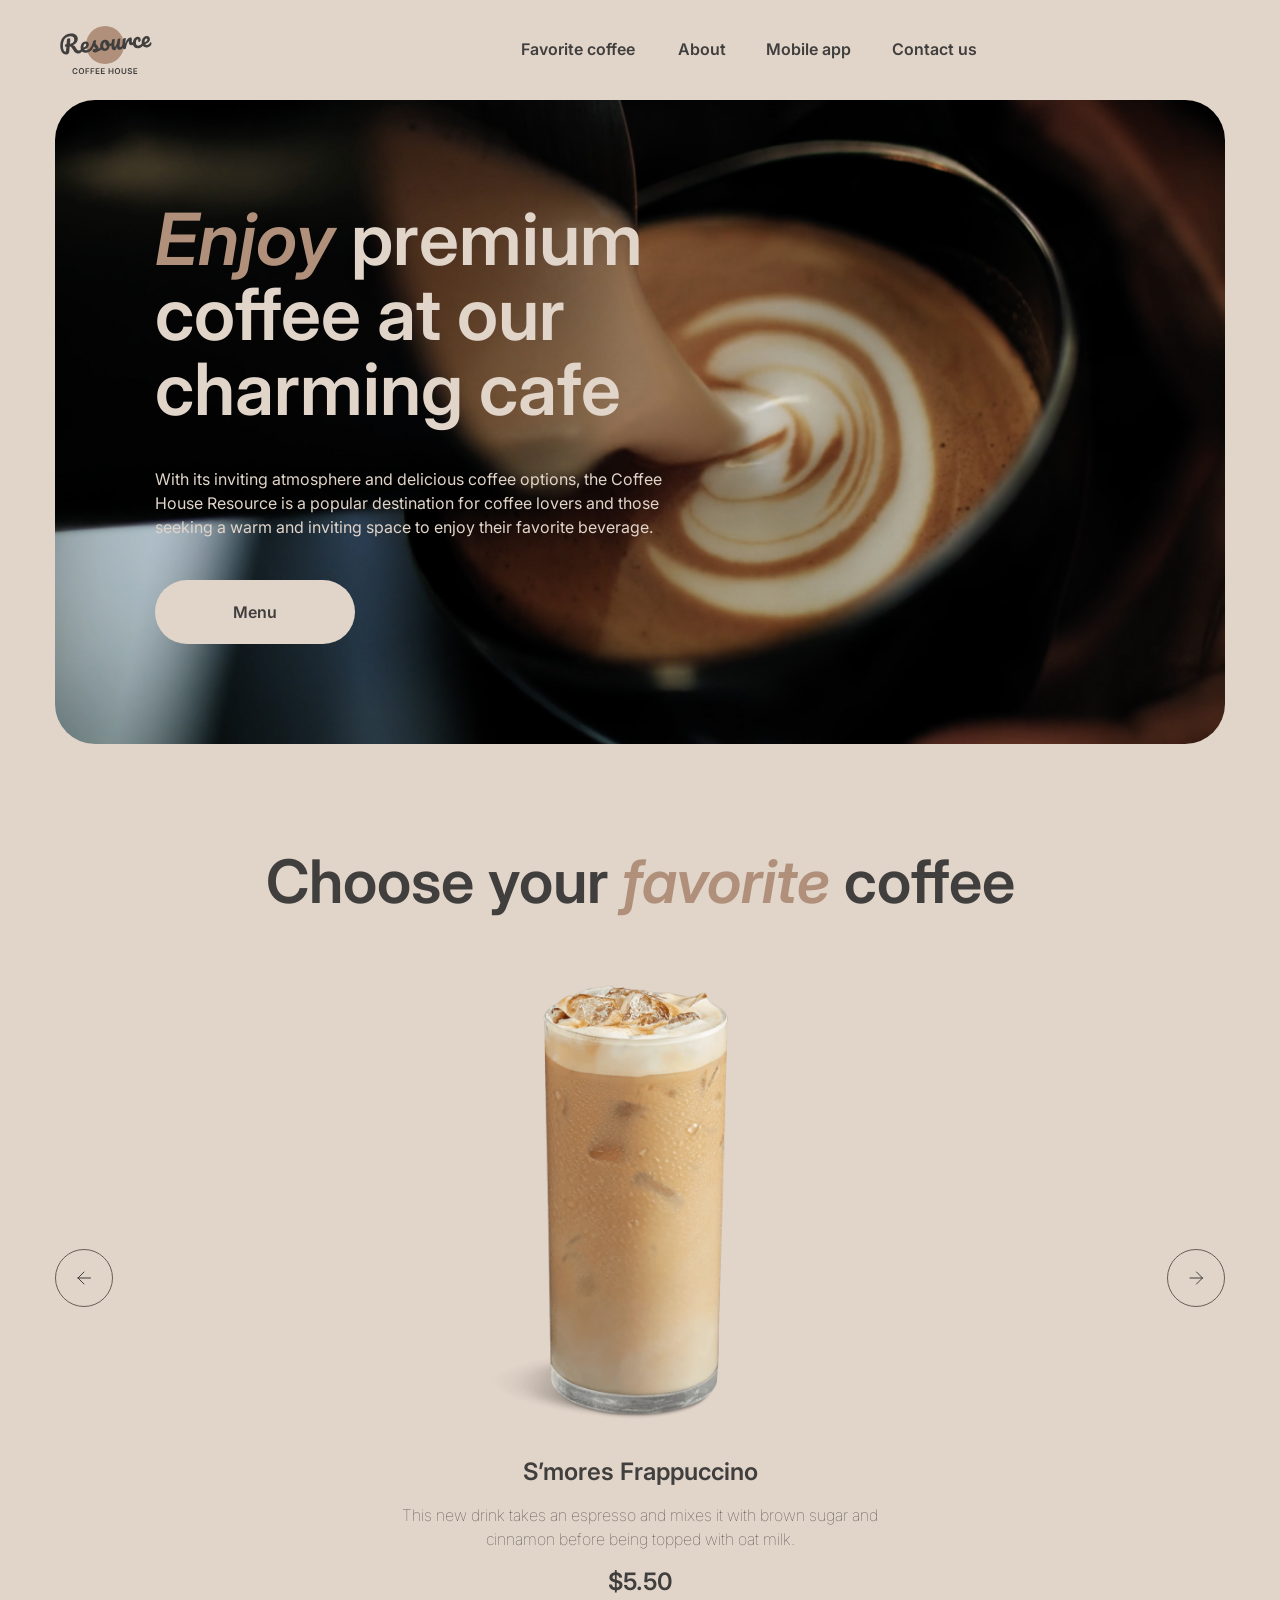
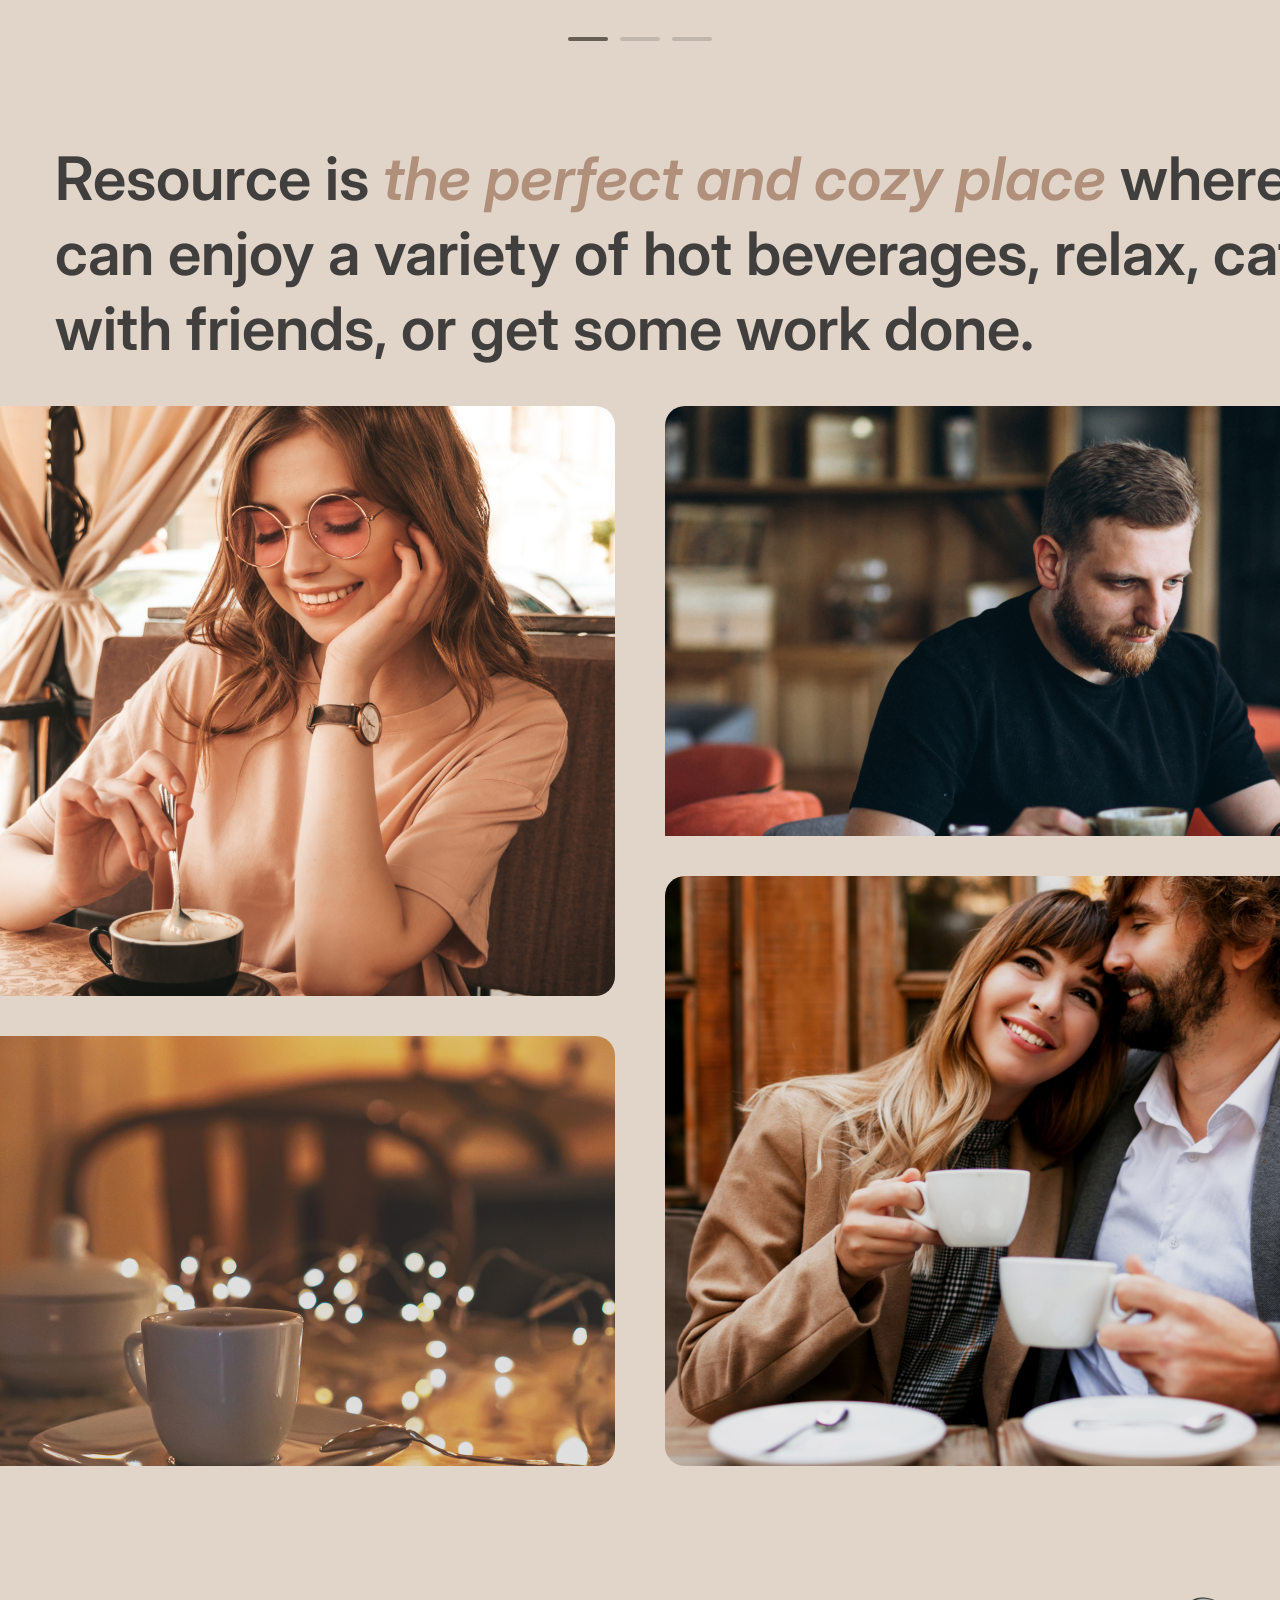
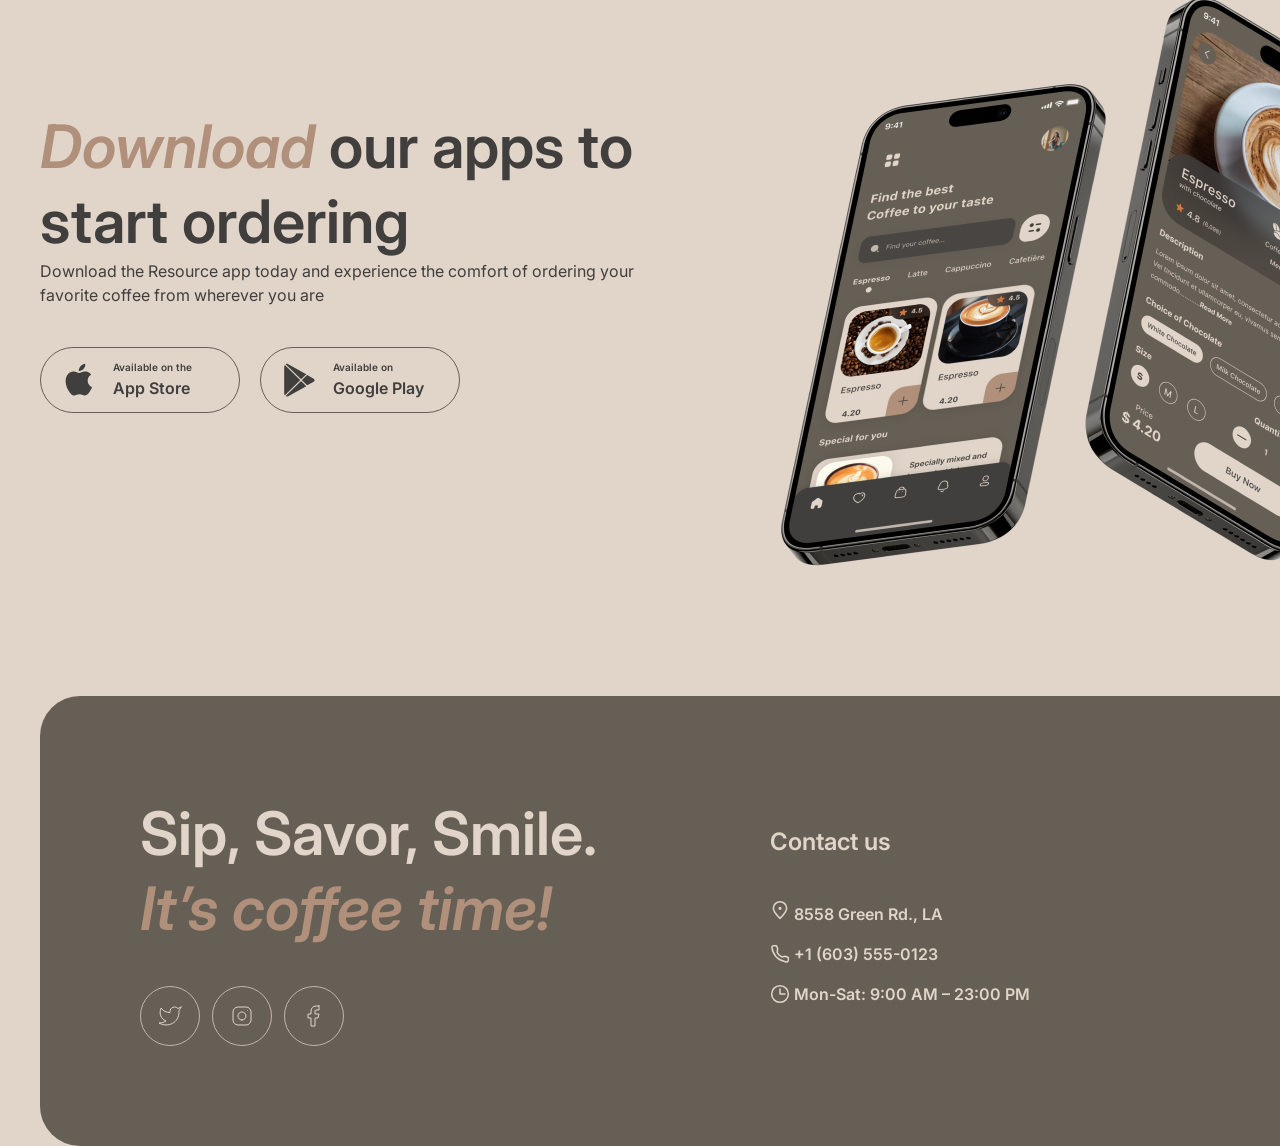
==== commit 3135659b: "fix: css style" ====
--- a/coffee-house/index.html
+++ b/coffee-house/index.html
@@ -86,8 +86,8 @@
                 <nav class="header_menu">
                     <ul>
                         <li class="coffee_li"><a href="#favourcoffee">Favorite coffee</a></li>
-                        <li class="about_li"><a href="#">About</a></li>
-                        <li class="app_li"><a href="#">Mobile app</a></li>
+                        <li class="about_li"><a href="#about_cafe">About</a></li>
+                        <li class="app_li"><a href="#offer_apps">Mobile app</a></li>
                         <li class="contact_li"><a href="#contacts_for_you">Contact us</a></li>
                     </ul>
                 </nav>
@@ -125,7 +125,7 @@
                             destination
                             for coffee lovers and those seeking a warm and inviting space to enjoy their favorite beverage.
                         </p>
-                        <a class="offer_btn" href="/menu.html"><span class="offer_btn--text">Menu</span></a>
+                        <a class="offer_btn" href="./menu.html"><span class="offer_btn--text">Menu</span></a>
                     </div>
                 </div>
             </div>
@@ -179,7 +179,7 @@
     </section>
         <!-- resource 'about' block -->
         <div class="container">
-        <div class="about_text_container">
+        <div class="about_text_container" id="about_cafe">
             <h2 class="about_text">Resource is <span class="theperfect_place">the perfect and cozy place </span> where
                 you can enjoy a variety of hot beverages, relax,
                 catch up with friends, or get some work done.</h2>
@@ -196,55 +196,27 @@
         </div>
     </div>
         <div class="offer">
-            <div class="offer_download">
+            <div class="offer_download" id="offer_apps">
                 <div class="download">
-                    <h2 class="download_h2"><span class="d_download">Download</span> our apps to start ordering</h2>
+                    <span class="download_h2"><span class="d_download">Download</span> our apps to start ordering</span>
                 </div>
                 <div class="text_download">Download the Resource app today and experience the comfort of ordering your
                     favorite coffee from wherever you are</div>
                 <div class="buttons">
                     <div class="button_app_store">
-                        <svg width="200" height="64" viewBox="0 0 200 64" fill="none"
-                            xmlns="http://www.w3.org/2000/svg">
-                            <rect x="0.5" y="0.5" width="199" height="63" rx="31.5" stroke="#665F55" />
-                            <path
-                                d="M46.7073 32.6307C46.6704 28.6324 50.065 26.6872 50.2203 26.5966C48.2977 23.8637 45.3178 23.4903 44.2707 23.4605C41.7679 23.2037 39.3403 24.9206 38.0654 24.9206C36.765 24.9206 34.8017 23.4853 32.6858 23.5275C29.9629 23.5684 27.4157 25.1055 26.0186 27.4923C23.1354 32.359 25.2857 39.5108 28.048 43.4446C29.4298 45.3712 31.0444 47.5223 33.1578 47.4466C35.2254 47.3635 35.9978 46.1614 38.4929 46.1614C40.9651 46.1614 41.6903 47.4466 43.8457 47.3983C46.0647 47.3635 47.4618 45.463 48.7952 43.519C50.392 41.3108 51.0333 39.1362 51.0588 39.0245C51.0066 39.0071 46.7493 37.4229 46.7073 32.6307Z"
-                                fill="#403F3D" />
-                            <path
-                                d="M42.6357 20.8727C43.7477 19.5168 44.5086 17.672 44.2974 15.8C42.6879 15.8695 40.675 16.8855 39.5159 18.2117C38.4903 19.3803 37.5742 21.2957 37.8109 23.097C39.6189 23.2285 41.4753 22.2075 42.6357 20.8727Z"
-                                fill="#403F3D" />
-                            <path
-                                d="M65.748 23H64.3417L66.9021 15.7273H68.5285L71.0924 23H69.6862L67.7437 17.2188H67.6869L65.748 23ZM65.7941 20.1484H69.6294V21.2067H65.7941V20.1484ZM76.1821 17.5455L74.2396 23H72.8192L70.8767 17.5455H72.2474L73.501 21.5973H73.5578L74.8149 17.5455H76.1821ZM78.485 23.1101C78.1394 23.1101 77.828 23.0485 77.551 22.9254C77.2764 22.8 77.0586 22.6153 76.8976 22.3714C76.739 22.1276 76.6597 21.8269 76.6597 21.4695C76.6597 21.1617 76.7165 20.9072 76.8302 20.706C76.9438 20.5047 77.0989 20.3438 77.2954 20.223C77.4919 20.1023 77.7132 20.0111 77.9594 19.9496C78.208 19.8857 78.4649 19.8395 78.73 19.8111C79.0496 19.7779 79.3089 19.7483 79.5077 19.7223C79.7066 19.6939 79.851 19.6513 79.941 19.5945C80.0333 19.5353 80.0795 19.4441 80.0795 19.321V19.2997C80.0795 19.0322 80.0001 18.825 79.8415 18.6783C79.6829 18.5315 79.4545 18.4581 79.1562 18.4581C78.8413 18.4581 78.5915 18.5268 78.4069 18.6641C78.2246 18.8014 78.1015 18.9635 78.0376 19.1506L76.8373 18.9801C76.932 18.6487 77.0882 18.3717 77.306 18.1491C77.5238 17.9242 77.7902 17.7562 78.105 17.6449C78.4199 17.5312 78.7679 17.4744 79.1491 17.4744C79.4118 17.4744 79.6734 17.5052 79.9339 17.5668C80.1943 17.6283 80.4322 17.7301 80.6476 17.8722C80.8631 18.0118 81.0359 18.2024 81.1661 18.4439C81.2987 18.6854 81.365 18.9872 81.365 19.3494V23H80.1292V22.2507H80.0866C80.0084 22.4022 79.8983 22.5443 79.7563 22.6768C79.6166 22.8071 79.4403 22.9124 79.2272 22.9929C79.0165 23.071 78.7691 23.1101 78.485 23.1101ZM78.8188 22.1655C79.0769 22.1655 79.3006 22.1146 79.49 22.0128C79.6794 21.9086 79.825 21.7713 79.9268 21.6009C80.0309 21.4304 80.083 21.2446 80.083 21.0433V20.4006C80.0428 20.4337 79.9741 20.4645 79.877 20.4929C79.7823 20.5213 79.6758 20.5462 79.5574 20.5675C79.4391 20.5888 79.3219 20.6077 79.2059 20.6243C79.0899 20.6409 78.9893 20.6551 78.904 20.6669C78.7123 20.6929 78.5406 20.7356 78.3891 20.7947C78.2376 20.8539 78.118 20.9368 78.0305 21.0433C77.9429 21.1475 77.8991 21.2824 77.8991 21.4482C77.8991 21.6849 77.9855 21.8636 78.1583 21.9844C78.3311 22.1051 78.5513 22.1655 78.8188 22.1655ZM82.6576 23V17.5455H83.9431V23H82.6576ZM83.3039 16.7713C83.1003 16.7713 82.9251 16.7038 82.7783 16.5689C82.6315 16.4316 82.5581 16.267 82.5581 16.0753C82.5581 15.8812 82.6315 15.7166 82.7783 15.5817C82.9251 15.4444 83.1003 15.3757 83.3039 15.3757C83.5099 15.3757 83.685 15.4444 83.8295 15.5817C83.9762 15.7166 84.0496 15.8812 84.0496 16.0753C84.0496 16.267 83.9762 16.4316 83.8295 16.5689C83.685 16.7038 83.5099 16.7713 83.3039 16.7713ZM86.5505 15.7273V23H85.265V15.7273H86.5505ZM89.442 23.1101C89.0964 23.1101 88.7851 23.0485 88.5081 22.9254C88.2335 22.8 88.0157 22.6153 87.8547 22.3714C87.6961 22.1276 87.6167 21.8269 87.6167 21.4695C87.6167 21.1617 87.6736 20.9072 87.7872 20.706C87.9008 20.5047 88.0559 20.3438 88.2524 20.223C88.4489 20.1023 88.6702 20.0111 88.9165 19.9496C89.165 19.8857 89.4219 19.8395 89.6871 19.8111C90.0067 19.7779 90.2659 19.7483 90.4648 19.7223C90.6636 19.6939 90.808 19.6513 90.898 19.5945C90.9903 19.5353 91.0365 19.4441 91.0365 19.321V19.2997C91.0365 19.0322 90.9572 18.825 90.7986 18.6783C90.6399 18.5315 90.4115 18.4581 90.1132 18.4581C89.7983 18.4581 89.5486 18.5268 89.3639 18.6641C89.1816 18.8014 89.0585 18.9635 88.9946 19.1506L87.7943 18.9801C87.889 18.6487 88.0452 18.3717 88.2631 18.1491C88.4809 17.9242 88.7472 17.7562 89.0621 17.6449C89.3769 17.5312 89.7249 17.4744 90.1061 17.4744C90.3689 17.4744 90.6305 17.5052 90.8909 17.5668C91.1513 17.6283 91.3892 17.7301 91.6047 17.8722C91.8201 18.0118 91.9929 18.2024 92.1231 18.4439C92.2557 18.6854 92.322 18.9872 92.322 19.3494V23H91.0862V22.2507H91.0436C90.9655 22.4022 90.8554 22.5443 90.7133 22.6768C90.5737 22.8071 90.3973 22.9124 90.1842 22.9929C89.9735 23.071 89.7261 23.1101 89.442 23.1101ZM89.7758 22.1655C90.0339 22.1655 90.2576 22.1146 90.447 22.0128C90.6364 21.9086 90.782 21.7713 90.8838 21.6009C90.988 21.4304 91.04 21.2446 91.04 21.0433V20.4006C90.9998 20.4337 90.9311 20.4645 90.8341 20.4929C90.7394 20.5213 90.6328 20.5462 90.5145 20.5675C90.3961 20.5888 90.2789 20.6077 90.1629 20.6243C90.0469 20.6409 89.9463 20.6551 89.8611 20.6669C89.6693 20.6929 89.4977 20.7356 89.3461 20.7947C89.1946 20.8539 89.0751 20.9368 88.9875 21.0433C88.8999 21.1475 88.8561 21.2824 88.8561 21.4482C88.8561 21.6849 88.9425 21.8636 89.1153 21.9844C89.2881 22.1051 89.5083 22.1655 89.7758 22.1655ZM93.6714 23V15.7273H94.9569V18.4474H95.0102C95.0765 18.3149 95.17 18.174 95.2907 18.0249C95.4115 17.8733 95.5748 17.7443 95.7808 17.6378C95.9868 17.5289 96.2496 17.4744 96.5692 17.4744C96.9906 17.4744 97.3705 17.5821 97.7091 17.7976C98.05 18.0107 98.3199 18.3267 98.5187 18.7457C98.72 19.1624 98.8206 19.6738 98.8206 20.2798C98.8206 20.8788 98.7223 21.3878 98.5258 21.8068C98.3293 22.2259 98.0618 22.5455 97.7233 22.7656C97.3847 22.9858 97.0012 23.0959 96.5727 23.0959C96.2602 23.0959 96.001 23.0438 95.795 22.9396C95.589 22.8355 95.4233 22.71 95.2979 22.5632C95.1747 22.4141 95.0789 22.2732 95.0102 22.1406H94.9356V23H93.6714ZM94.9321 20.2727C94.9321 20.6255 94.9818 20.9344 95.0812 21.1996C95.183 21.4647 95.3286 21.6719 95.518 21.821C95.7098 21.9678 95.9418 22.0412 96.214 22.0412C96.4981 22.0412 96.7361 21.9654 96.9278 21.8139C97.1196 21.66 97.264 21.4505 97.3611 21.1854C97.4605 20.9179 97.5102 20.6136 97.5102 20.2727C97.5102 19.9342 97.4617 19.6335 97.3646 19.3707C97.2675 19.108 97.1231 18.902 96.9314 18.7528C96.7396 18.6037 96.5005 18.5291 96.214 18.5291C95.9394 18.5291 95.7062 18.6013 95.5145 18.7457C95.3227 18.8902 95.1771 19.0926 95.0777 19.353C94.9806 19.6134 94.9321 19.92 94.9321 20.2727ZM101.199 15.7273V23H99.9134V15.7273H101.199ZM104.936 23.1065C104.389 23.1065 103.916 22.9929 103.519 22.7656C103.123 22.536 102.819 22.2116 102.606 21.7926C102.393 21.3712 102.286 20.8752 102.286 20.3047C102.286 19.7436 102.393 19.2512 102.606 18.8274C102.822 18.4013 103.122 18.0698 103.508 17.8331C103.894 17.594 104.347 17.4744 104.868 17.4744C105.204 17.4744 105.522 17.5289 105.82 17.6378C106.121 17.7443 106.386 17.91 106.615 18.1349C106.847 18.3598 107.03 18.6463 107.162 18.9943C107.295 19.34 107.361 19.7519 107.361 20.2301V20.6243H102.89V19.7578H106.129C106.126 19.5116 106.073 19.2926 105.969 19.1009C105.865 18.9067 105.719 18.754 105.532 18.6428C105.348 18.5315 105.132 18.4759 104.886 18.4759C104.623 18.4759 104.392 18.5398 104.193 18.6676C103.995 18.7931 103.84 18.9588 103.728 19.1648C103.619 19.3684 103.564 19.5921 103.561 19.8359V20.5923C103.561 20.9096 103.619 21.1818 103.735 21.4091C103.851 21.634 104.014 21.8068 104.222 21.9276C104.43 22.0459 104.674 22.1051 104.953 22.1051C105.14 22.1051 105.31 22.0791 105.461 22.027C105.613 21.9725 105.744 21.8932 105.855 21.7891C105.967 21.6849 106.051 21.5559 106.108 21.402L107.308 21.5369C107.232 21.8542 107.088 22.1312 106.875 22.3679C106.664 22.6023 106.394 22.7846 106.065 22.9148C105.736 23.0426 105.359 23.1065 104.936 23.1065ZM113.308 23.1065C112.776 23.1065 112.314 22.9893 111.923 22.755C111.533 22.5206 111.23 22.1927 111.014 21.7713C110.801 21.3499 110.695 20.8575 110.695 20.294C110.695 19.7306 110.801 19.237 111.014 18.8132C111.23 18.3894 111.533 18.0604 111.923 17.826C112.314 17.5916 112.776 17.4744 113.308 17.4744C113.841 17.4744 114.303 17.5916 114.693 17.826C115.084 18.0604 115.386 18.3894 115.599 18.8132C115.814 19.237 115.922 19.7306 115.922 20.294C115.922 20.8575 115.814 21.3499 115.599 21.7713C115.386 22.1927 115.084 22.5206 114.693 22.755C114.303 22.9893 113.841 23.1065 113.308 23.1065ZM113.315 22.0767C113.604 22.0767 113.846 21.9974 114.04 21.8388C114.234 21.6778 114.378 21.4624 114.473 21.1925C114.57 20.9226 114.619 20.6219 114.619 20.2905C114.619 19.9567 114.57 19.6548 114.473 19.3849C114.378 19.1127 114.234 18.8961 114.04 18.7351C113.846 18.5741 113.604 18.4936 113.315 18.4936C113.02 18.4936 112.773 18.5741 112.577 18.7351C112.383 18.8961 112.237 19.1127 112.14 19.3849C112.045 19.6548 111.998 19.9567 111.998 20.2905C111.998 20.6219 112.045 20.9226 112.14 21.1925C112.237 21.4624 112.383 21.6778 112.577 21.8388C112.773 21.9974 113.02 22.0767 113.315 22.0767ZM118.299 19.804V23H117.013V17.5455H118.242V18.4723H118.306C118.431 18.1669 118.631 17.9242 118.906 17.7443C119.183 17.5644 119.525 17.4744 119.932 17.4744C120.309 17.4744 120.636 17.5549 120.916 17.7159C121.197 17.8769 121.415 18.1101 121.569 18.4155C121.725 18.7209 121.802 19.0914 121.8 19.527V23H120.514V19.7259C120.514 19.3613 120.42 19.076 120.23 18.87C120.043 18.6641 119.784 18.5611 119.453 18.5611C119.228 18.5611 119.028 18.6108 118.853 18.7102C118.68 18.8073 118.544 18.9482 118.444 19.1328C118.347 19.3175 118.299 19.5412 118.299 19.804ZM128.311 17.5455V18.5398H125.175V17.5455H128.311ZM125.949 16.2386H127.235V21.3594C127.235 21.5322 127.261 21.6648 127.313 21.7571C127.368 21.8471 127.439 21.9086 127.526 21.9418C127.614 21.9749 127.711 21.9915 127.817 21.9915C127.898 21.9915 127.971 21.9856 128.038 21.9737C128.106 21.9619 128.158 21.9512 128.194 21.9418L128.41 22.9467C128.342 22.9704 128.244 22.9964 128.116 23.0249C127.99 23.0533 127.836 23.0698 127.654 23.0746C127.332 23.084 127.042 23.0355 126.784 22.929C126.526 22.8201 126.321 22.652 126.17 22.4247C126.021 22.1974 125.947 21.9134 125.949 21.5724V16.2386ZM130.789 19.804V23H129.503V15.7273H130.76V18.4723H130.824C130.952 18.1645 131.15 17.9219 131.417 17.7443C131.687 17.5644 132.031 17.4744 132.447 17.4744C132.826 17.4744 133.156 17.5537 133.438 17.7124C133.72 17.871 133.937 18.103 134.091 18.4084C134.248 18.7138 134.326 19.0866 134.326 19.527V23H133.04V19.7259C133.04 19.3589 132.946 19.0736 132.756 18.87C132.569 18.6641 132.306 18.5611 131.968 18.5611C131.741 18.5611 131.537 18.6108 131.357 18.7102C131.179 18.8073 131.04 18.9482 130.938 19.1328C130.839 19.3175 130.789 19.5412 130.789 19.804ZM138.051 23.1065C137.504 23.1065 137.032 22.9929 136.634 22.7656C136.239 22.536 135.934 22.2116 135.721 21.7926C135.508 21.3712 135.402 20.8752 135.402 20.3047C135.402 19.7436 135.508 19.2512 135.721 18.8274C135.937 18.4013 136.237 18.0698 136.623 17.8331C137.009 17.594 137.463 17.4744 137.983 17.4744C138.32 17.4744 138.637 17.5289 138.935 17.6378C139.236 17.7443 139.501 17.91 139.731 18.1349C139.963 18.3598 140.145 18.6463 140.277 18.9943C140.41 19.34 140.476 19.7519 140.476 20.2301V20.6243H136.005V19.7578H139.244C139.242 19.5116 139.188 19.2926 139.084 19.1009C138.98 18.9067 138.834 18.754 138.647 18.6428C138.463 18.5315 138.247 18.4759 138.001 18.4759C137.738 18.4759 137.508 18.5398 137.309 18.6676C137.11 18.7931 136.955 18.9588 136.843 19.1648C136.735 19.3684 136.679 19.5921 136.677 19.8359V20.5923C136.677 20.9096 136.735 21.1818 136.851 21.4091C136.967 21.634 137.129 21.8068 137.337 21.9276C137.545 22.0459 137.789 22.1051 138.069 22.1051C138.256 22.1051 138.425 22.0791 138.576 22.027C138.728 21.9725 138.859 21.8932 138.971 21.7891C139.082 21.6849 139.166 21.5559 139.223 21.402L140.423 21.5369C140.347 21.8542 140.203 22.1312 139.99 22.3679C139.779 22.6023 139.509 22.7846 139.18 22.9148C138.851 23.0426 138.475 23.1065 138.051 23.1065Z"
-                                fill="#403F3D" />
-                            <path
-                                d="M66.642 46H64.392L68.4886 34.3636H71.0909L75.1932 46H72.9432L69.8352 36.75H69.7443L66.642 46ZM66.7159 41.4375H72.8523V43.1307H66.7159V41.4375ZM76.6349 49.2727V37.2727H78.6577V38.7159H78.777C78.883 38.5038 79.0327 38.2784 79.2259 38.0398C79.419 37.7973 79.6804 37.5909 80.0099 37.4205C80.3395 37.2462 80.7599 37.1591 81.2713 37.1591C81.9455 37.1591 82.5535 37.3314 83.0952 37.6761C83.6406 38.017 84.0724 38.5227 84.3906 39.1932C84.7126 39.8598 84.8736 40.678 84.8736 41.6477C84.8736 42.6061 84.7164 43.4205 84.402 44.0909C84.0876 44.7614 83.6596 45.2727 83.1179 45.625C82.5762 45.9773 81.9626 46.1534 81.277 46.1534C80.777 46.1534 80.3622 46.0701 80.0327 45.9034C79.7031 45.7367 79.438 45.536 79.2372 45.3011C79.0402 45.0625 78.8868 44.8371 78.777 44.625H78.6918V49.2727H76.6349ZM78.652 41.6364C78.652 42.2008 78.7315 42.6951 78.8906 43.1193C79.0535 43.5436 79.2865 43.875 79.5895 44.1136C79.8963 44.3485 80.2675 44.4659 80.7031 44.4659C81.1577 44.4659 81.5384 44.3447 81.8452 44.1023C82.152 43.8561 82.383 43.5208 82.5384 43.0966C82.6974 42.6686 82.777 42.1818 82.777 41.6364C82.777 41.0947 82.6993 40.6136 82.544 40.1932C82.3887 39.7727 82.1577 39.4432 81.8509 39.2045C81.544 38.9659 81.1615 38.8466 80.7031 38.8466C80.2637 38.8466 79.8906 38.9621 79.5838 39.1932C79.277 39.4242 79.044 39.7481 78.8849 40.1648C78.7296 40.5814 78.652 41.072 78.652 41.6364ZM86.6349 49.2727V37.2727H88.6577V38.7159H88.777C88.883 38.5038 89.0327 38.2784 89.2259 38.0398C89.419 37.7973 89.6804 37.5909 90.0099 37.4205C90.3395 37.2462 90.7599 37.1591 91.2713 37.1591C91.9455 37.1591 92.5535 37.3314 93.0952 37.6761C93.6406 38.017 94.0724 38.5227 94.3906 39.1932C94.7126 39.8598 94.8736 40.678 94.8736 41.6477C94.8736 42.6061 94.7164 43.4205 94.402 44.0909C94.0876 44.7614 93.6596 45.2727 93.1179 45.625C92.5762 45.9773 91.9626 46.1534 91.277 46.1534C90.777 46.1534 90.3622 46.0701 90.0327 45.9034C89.7031 45.7367 89.438 45.536 89.2372 45.3011C89.0402 45.0625 88.8868 44.8371 88.777 44.625H88.6918V49.2727H86.6349ZM88.652 41.6364C88.652 42.2008 88.7315 42.6951 88.8906 43.1193C89.0535 43.5436 89.2865 43.875 89.5895 44.1136C89.8963 44.3485 90.2675 44.4659 90.7031 44.4659C91.1577 44.4659 91.5384 44.3447 91.8452 44.1023C92.152 43.8561 92.383 43.5208 92.5384 43.0966C92.6974 42.6686 92.777 42.1818 92.777 41.6364C92.777 41.0947 92.6993 40.6136 92.544 40.1932C92.3887 39.7727 92.1577 39.4432 91.8509 39.2045C91.544 38.9659 91.1615 38.8466 90.7031 38.8466C90.2637 38.8466 89.8906 38.9621 89.5838 39.1932C89.277 39.4242 89.044 39.7481 88.8849 40.1648C88.7296 40.5814 88.652 41.072 88.652 41.6364ZM107.018 37.5625C106.965 37.0663 106.742 36.6799 106.348 36.4034C105.958 36.1269 105.45 35.9886 104.825 35.9886C104.386 35.9886 104.009 36.0549 103.695 36.1875C103.38 36.3201 103.14 36.5 102.973 36.7273C102.806 36.9545 102.721 37.214 102.717 37.5057C102.717 37.7481 102.772 37.9583 102.882 38.1364C102.996 38.3144 103.149 38.4659 103.342 38.5909C103.536 38.7121 103.75 38.8144 103.984 38.8977C104.219 38.9811 104.456 39.0511 104.695 39.108L105.786 39.3807C106.225 39.483 106.647 39.6212 107.053 39.7955C107.462 39.9697 107.827 40.1894 108.149 40.4545C108.475 40.7197 108.732 41.0398 108.922 41.4148C109.111 41.7898 109.206 42.2292 109.206 42.733C109.206 43.4148 109.032 44.0152 108.683 44.5341C108.335 45.0492 107.831 45.4527 107.172 45.7443C106.517 46.0322 105.723 46.1761 104.791 46.1761C103.886 46.1761 103.1 46.036 102.433 45.7557C101.77 45.4754 101.251 45.0663 100.876 44.5284C100.505 43.9905 100.304 43.3352 100.274 42.5625H102.348C102.378 42.9678 102.503 43.3049 102.723 43.5739C102.943 43.8428 103.229 44.0436 103.581 44.1761C103.937 44.3087 104.335 44.375 104.774 44.375C105.232 44.375 105.634 44.3068 105.979 44.1705C106.327 44.0303 106.6 43.8371 106.797 43.5909C106.994 43.3409 107.094 43.0492 107.098 42.7159C107.094 42.4129 107.005 42.1629 106.831 41.9659C106.657 41.7652 106.412 41.5985 106.098 41.4659C105.787 41.3295 105.424 41.2083 105.007 41.1023L103.683 40.7614C102.725 40.5152 101.967 40.142 101.411 39.642C100.857 39.1383 100.581 38.4697 100.581 37.6364C100.581 36.9508 100.767 36.3504 101.138 35.8352C101.513 35.3201 102.022 34.9205 102.666 34.6364C103.31 34.3485 104.039 34.2045 104.854 34.2045C105.679 34.2045 106.403 34.3485 107.024 34.6364C107.649 34.9205 108.14 35.3163 108.496 35.8239C108.852 36.3277 109.036 36.9072 109.047 37.5625H107.018ZM115.352 37.2727V38.8636H110.335V37.2727H115.352ZM111.574 35.1818H113.631V43.375C113.631 43.6515 113.672 43.8636 113.756 44.0114C113.843 44.1553 113.956 44.2538 114.097 44.3068C114.237 44.3598 114.392 44.3864 114.562 44.3864C114.691 44.3864 114.809 44.3769 114.915 44.358C115.025 44.339 115.108 44.322 115.165 44.3068L115.511 45.9148C115.402 45.9527 115.244 45.9943 115.04 46.0398C114.839 46.0852 114.593 46.1117 114.301 46.1193C113.786 46.1345 113.322 46.0568 112.909 45.8864C112.496 45.7121 112.169 45.4432 111.926 45.0795C111.688 44.7159 111.57 44.2614 111.574 43.7159V35.1818ZM120.786 46.1705C119.933 46.1705 119.195 45.983 118.57 45.608C117.945 45.233 117.46 44.7083 117.115 44.0341C116.774 43.3598 116.604 42.572 116.604 41.6705C116.604 40.7689 116.774 39.9792 117.115 39.3011C117.46 38.6231 117.945 38.0966 118.57 37.7216C119.195 37.3466 119.933 37.1591 120.786 37.1591C121.638 37.1591 122.376 37.3466 123.001 37.7216C123.626 38.0966 124.109 38.6231 124.45 39.3011C124.795 39.9792 124.967 40.7689 124.967 41.6705C124.967 42.572 124.795 43.3598 124.45 44.0341C124.109 44.7083 123.626 45.233 123.001 45.608C122.376 45.983 121.638 46.1705 120.786 46.1705ZM120.797 44.5227C121.259 44.5227 121.645 44.3958 121.956 44.142C122.267 43.8845 122.498 43.5398 122.649 43.108C122.804 42.6761 122.882 42.1951 122.882 41.6648C122.882 41.1307 122.804 40.6477 122.649 40.2159C122.498 39.7803 122.267 39.4337 121.956 39.1761C121.645 38.9186 121.259 38.7898 120.797 38.7898C120.323 38.7898 119.929 38.9186 119.615 39.1761C119.304 39.4337 119.071 39.7803 118.916 40.2159C118.765 40.6477 118.689 41.1307 118.689 41.6648C118.689 42.1951 118.765 42.6761 118.916 43.108C119.071 43.5398 119.304 43.8845 119.615 44.142C119.929 44.3958 120.323 44.5227 120.797 44.5227ZM126.713 46V37.2727H128.707V38.7273H128.798C128.957 38.2235 129.23 37.8352 129.616 37.5625C130.007 37.286 130.452 37.1477 130.952 37.1477C131.065 37.1477 131.192 37.1534 131.332 37.1648C131.476 37.1723 131.596 37.1856 131.69 37.2045V39.0966C131.603 39.0663 131.465 39.0398 131.276 39.017C131.09 38.9905 130.91 38.9773 130.736 38.9773C130.361 38.9773 130.024 39.0587 129.724 39.2216C129.429 39.3807 129.196 39.6023 129.026 39.8864C128.855 40.1705 128.77 40.4981 128.77 40.8693V46H126.713ZM136.561 46.1705C135.686 46.1705 134.93 45.9886 134.294 45.625C133.661 45.2576 133.175 44.7386 132.834 44.0682C132.493 43.3939 132.322 42.6004 132.322 41.6875C132.322 40.7898 132.493 40.0019 132.834 39.3239C133.179 38.642 133.66 38.1117 134.277 37.733C134.894 37.3504 135.62 37.1591 136.453 37.1591C136.991 37.1591 137.499 37.2462 137.976 37.4205C138.457 37.5909 138.881 37.8561 139.249 38.2159C139.62 38.5758 139.911 39.0341 140.124 39.5909C140.336 40.1439 140.442 40.803 140.442 41.5682V42.1989H133.288V40.8125H138.47C138.466 40.4186 138.381 40.0682 138.214 39.7614C138.048 39.4508 137.815 39.2064 137.516 39.0284C137.22 38.8504 136.875 38.7614 136.482 38.7614C136.061 38.7614 135.692 38.8636 135.374 39.0682C135.055 39.2689 134.807 39.5341 134.629 39.8636C134.455 40.1894 134.366 40.5473 134.362 40.9375V42.1477C134.362 42.6553 134.455 43.0909 134.641 43.4545C134.826 43.8144 135.086 44.0909 135.419 44.2841C135.752 44.4735 136.143 44.5682 136.589 44.5682C136.889 44.5682 137.16 44.5265 137.402 44.4432C137.644 44.3561 137.855 44.2292 138.033 44.0625C138.211 43.8958 138.345 43.6894 138.436 43.4432L140.357 43.6591C140.235 44.1667 140.004 44.6098 139.663 44.9886C139.326 45.3636 138.894 45.6553 138.368 45.8636C137.841 46.0682 137.239 46.1705 136.561 46.1705Z"
-                                fill="#403F3D" />
-                        </svg>
-                    </div>
-                    <div class="button_google_play">
-                        <svg width="200" height="64" viewBox="0 0 200 64" fill="none"
-                            xmlns="http://www.w3.org/2000/svg">
-                            <rect x="0.5" y="0.5" width="199" height="63" rx="31.5" stroke="#665F55" />
-                            <path
-                                d="M23.7558 17.203C23.3933 17.5729 23.1836 18.1488 23.1836 18.8947V45.4994C23.1836 46.2453 23.3933 46.8212 23.7558 47.1911L23.8453 47.2723L39.1359 32.37V32.0181L23.8453 17.1158L23.7558 17.203Z"
-                                fill="#403F3D" />
-                            <path
-                                d="M46.0776 37.34L40.9863 32.37V32.0181L46.0837 27.0482L46.1979 27.1128L52.2345 30.4617C53.9573 31.4121 53.9573 32.976 52.2345 33.9324L46.1979 37.2753L46.0776 37.34Z"
-                                fill="#403F3D" />
-                            <path
-                                d="M45.2733 38.2007L40.0617 33.1195L24.6816 48.1166C25.2538 48.7031 26.187 48.7737 27.2481 48.1873L45.2733 38.2007Z"
-                                fill="#403F3D" />
-                            <path
-                                d="M45.2733 26.1876L27.2481 16.201C26.187 15.6206 25.2538 15.6913 24.6816 16.2777L40.0617 31.2688L45.2733 26.1876Z"
-                                fill="#403F3D" />
-                            <path
-                                d="M65.9765 23H64.5702L67.1306 15.7273H68.757L71.3209 23H69.9147L67.9722 17.2188H67.9154L65.9765 23ZM66.0226 20.1484H69.8579V21.2067H66.0226V20.1484ZM76.4106 17.5455L74.4681 23H73.0477L71.1052 17.5455H72.4759L73.7295 21.5973H73.7863L75.0434 17.5455H76.4106ZM78.7135 23.1101C78.3679 23.1101 78.0566 23.0485 77.7796 22.9254C77.5049 22.8 77.2871 22.6153 77.1262 22.3714C76.9675 22.1276 76.8882 21.8269 76.8882 21.4695C76.8882 21.1617 76.945 20.9072 77.0587 20.706C77.1723 20.5047 77.3274 20.3438 77.5239 20.223C77.7204 20.1023 77.9417 20.0111 78.1879 19.9496C78.4365 19.8857 78.6934 19.8395 78.9585 19.8111C79.2781 19.7779 79.5374 19.7483 79.7362 19.7223C79.9351 19.6939 80.0795 19.6513 80.1695 19.5945C80.2618 19.5353 80.308 19.4441 80.308 19.321V19.2997C80.308 19.0322 80.2287 18.825 80.07 18.6783C79.9114 18.5315 79.683 18.4581 79.3847 18.4581C79.0698 18.4581 78.82 18.5268 78.6354 18.6641C78.4531 18.8014 78.33 18.9635 78.2661 19.1506L77.0658 18.9801C77.1605 18.6487 77.3167 18.3717 77.5345 18.1491C77.7523 17.9242 78.0187 17.7562 78.3335 17.6449C78.6484 17.5312 78.9964 17.4744 79.3776 17.4744C79.6404 17.4744 79.902 17.5052 80.1624 17.5668C80.4228 17.6283 80.6607 17.7301 80.8762 17.8722C81.0916 18.0118 81.2644 18.2024 81.3946 18.4439C81.5272 18.6854 81.5935 18.9872 81.5935 19.3494V23H80.3577V22.2507H80.3151C80.2369 22.4022 80.1269 22.5443 79.9848 22.6768C79.8451 22.8071 79.6688 22.9124 79.4557 22.9929C79.245 23.071 78.9976 23.1101 78.7135 23.1101ZM79.0473 22.1655C79.3054 22.1655 79.5291 22.1146 79.7185 22.0128C79.9079 21.9086 80.0535 21.7713 80.1553 21.6009C80.2594 21.4304 80.3115 21.2446 80.3115 21.0433V20.4006C80.2713 20.4337 80.2026 20.4645 80.1056 20.4929C80.0109 20.5213 79.9043 20.5462 79.786 20.5675C79.6676 20.5888 79.5504 20.6077 79.4344 20.6243C79.3184 20.6409 79.2178 20.6551 79.1325 20.6669C78.9408 20.6929 78.7691 20.7356 78.6176 20.7947C78.4661 20.8539 78.3466 20.9368 78.259 21.0433C78.1714 21.1475 78.1276 21.2824 78.1276 21.4482C78.1276 21.6849 78.214 21.8636 78.3868 21.9844C78.5596 22.1051 78.7798 22.1655 79.0473 22.1655ZM82.8861 23V17.5455H84.1716V23H82.8861ZM83.5324 16.7713C83.3288 16.7713 83.1536 16.7038 83.0068 16.5689C82.8601 16.4316 82.7867 16.267 82.7867 16.0753C82.7867 15.8812 82.8601 15.7166 83.0068 15.5817C83.1536 15.4444 83.3288 15.3757 83.5324 15.3757C83.7384 15.3757 83.9136 15.4444 84.058 15.5817C84.2048 15.7166 84.2781 15.8812 84.2781 16.0753C84.2781 16.267 84.2048 16.4316 84.058 16.5689C83.9136 16.7038 83.7384 16.7713 83.5324 16.7713ZM86.779 15.7273V23H85.4935V15.7273H86.779ZM89.6705 23.1101C89.3249 23.1101 89.0136 23.0485 88.7366 22.9254C88.462 22.8 88.2442 22.6153 88.0832 22.3714C87.9246 22.1276 87.8453 21.8269 87.8453 21.4695C87.8453 21.1617 87.9021 20.9072 88.0157 20.706C88.1294 20.5047 88.2844 20.3438 88.4809 20.223C88.6774 20.1023 88.8988 20.0111 89.145 19.9496C89.3936 19.8857 89.6504 19.8395 89.9156 19.8111C90.2352 19.7779 90.4944 19.7483 90.6933 19.7223C90.8921 19.6939 91.0365 19.6513 91.1265 19.5945C91.2188 19.5353 91.265 19.4441 91.265 19.321V19.2997C91.265 19.0322 91.1857 18.825 91.0271 18.6783C90.8685 18.5315 90.64 18.4581 90.3417 18.4581C90.0268 18.4581 89.7771 18.5268 89.5924 18.6641C89.4101 18.8014 89.287 18.9635 89.2231 19.1506L88.0228 18.9801C88.1175 18.6487 88.2738 18.3717 88.4916 18.1491C88.7094 17.9242 88.9757 17.7562 89.2906 17.6449C89.6054 17.5312 89.9535 17.4744 90.3346 17.4744C90.5974 17.4744 90.859 17.5052 91.1194 17.5668C91.3798 17.6283 91.6177 17.7301 91.8332 17.8722C92.0486 18.0118 92.2214 18.2024 92.3517 18.4439C92.4842 18.6854 92.5505 18.9872 92.5505 19.3494V23H91.3147V22.2507H91.2721C91.194 22.4022 91.0839 22.5443 90.9419 22.6768C90.8022 22.8071 90.6258 22.9124 90.4127 22.9929C90.202 23.071 89.9546 23.1101 89.6705 23.1101ZM90.0044 22.1655C90.2624 22.1655 90.4861 22.1146 90.6755 22.0128C90.8649 21.9086 91.0105 21.7713 91.1123 21.6009C91.2165 21.4304 91.2686 21.2446 91.2686 21.0433V20.4006C91.2283 20.4337 91.1597 20.4645 91.0626 20.4929C90.9679 20.5213 90.8614 20.5462 90.743 20.5675C90.6246 20.5888 90.5074 20.6077 90.3914 20.6243C90.2754 20.6409 90.1748 20.6551 90.0896 20.6669C89.8978 20.6929 89.7262 20.7356 89.5747 20.7947C89.4231 20.8539 89.3036 20.9368 89.216 21.0433C89.1284 21.1475 89.0846 21.2824 89.0846 21.4482C89.0846 21.6849 89.171 21.8636 89.3438 21.9844C89.5167 22.1051 89.7368 22.1655 90.0044 22.1655ZM93.8999 23V15.7273H95.1855V18.4474H95.2387C95.305 18.3149 95.3985 18.174 95.5193 18.0249C95.64 17.8733 95.8034 17.7443 96.0093 17.6378C96.2153 17.5289 96.4781 17.4744 96.7977 17.4744C97.2191 17.4744 97.599 17.5821 97.9376 17.7976C98.2785 18.0107 98.5484 18.3267 98.7472 18.7457C98.9485 19.1624 99.0491 19.6738 99.0491 20.2798C99.0491 20.8788 98.9508 21.3878 98.7544 21.8068C98.5579 22.2259 98.2903 22.5455 97.9518 22.7656C97.6133 22.9858 97.2297 23.0959 96.8012 23.0959C96.4887 23.0959 96.2295 23.0438 96.0235 22.9396C95.8176 22.8355 95.6518 22.71 95.5264 22.5632C95.4033 22.4141 95.3074 22.2732 95.2387 22.1406H95.1642V23H93.8999ZM95.1606 20.2727C95.1606 20.6255 95.2103 20.9344 95.3097 21.1996C95.4115 21.4647 95.5571 21.6719 95.7465 21.821C95.9383 21.9678 96.1703 22.0412 96.4426 22.0412C96.7267 22.0412 96.9646 21.9654 97.1563 21.8139C97.3481 21.66 97.4925 21.4505 97.5896 21.1854C97.689 20.9179 97.7387 20.6136 97.7387 20.2727C97.7387 19.9342 97.6902 19.6335 97.5931 19.3707C97.4961 19.108 97.3517 18.902 97.1599 18.7528C96.9681 18.6037 96.729 18.5291 96.4426 18.5291C96.1679 18.5291 95.9347 18.6013 95.743 18.7457C95.5512 18.8902 95.4056 19.0926 95.3062 19.353C95.2091 19.6134 95.1606 19.92 95.1606 20.2727ZM101.427 15.7273V23H100.142V15.7273H101.427ZM105.164 23.1065C104.617 23.1065 104.145 22.9929 103.747 22.7656C103.352 22.536 103.048 22.2116 102.835 21.7926C102.622 21.3712 102.515 20.8752 102.515 20.3047C102.515 19.7436 102.622 19.2512 102.835 18.8274C103.05 18.4013 103.351 18.0698 103.737 17.8331C104.122 17.594 104.576 17.4744 105.097 17.4744C105.433 17.4744 105.75 17.5289 106.048 17.6378C106.349 17.7443 106.614 17.91 106.844 18.1349C107.076 18.3598 107.258 18.6463 107.391 18.9943C107.523 19.34 107.59 19.7519 107.59 20.2301V20.6243H103.119V19.7578H106.357C106.355 19.5116 106.302 19.2926 106.198 19.1009C106.093 18.9067 105.948 18.754 105.761 18.6428C105.576 18.5315 105.361 18.4759 105.114 18.4759C104.852 18.4759 104.621 18.5398 104.422 18.6676C104.223 18.7931 104.068 18.9588 103.957 19.1648C103.848 19.3684 103.792 19.5921 103.79 19.8359V20.5923C103.79 20.9096 103.848 21.1818 103.964 21.4091C104.08 21.634 104.242 21.8068 104.45 21.9276C104.659 22.0459 104.903 22.1051 105.182 22.1051C105.369 22.1051 105.538 22.0791 105.69 22.027C105.841 21.9725 105.973 21.8932 106.084 21.7891C106.195 21.6849 106.279 21.5559 106.336 21.402L107.536 21.5369C107.461 21.8542 107.316 22.1312 107.103 22.3679C106.892 22.6023 106.622 22.7846 106.293 22.9148C105.964 23.0426 105.588 23.1065 105.164 23.1065ZM113.537 23.1065C113.004 23.1065 112.543 22.9893 112.152 22.755C111.761 22.5206 111.458 22.1927 111.243 21.7713C111.03 21.3499 110.923 20.8575 110.923 20.294C110.923 19.7306 111.03 19.237 111.243 18.8132C111.458 18.3894 111.761 18.0604 112.152 17.826C112.543 17.5916 113.004 17.4744 113.537 17.4744C114.07 17.4744 114.531 17.5916 114.922 17.826C115.312 18.0604 115.614 18.3894 115.827 18.8132C116.043 19.237 116.15 19.7306 116.15 20.294C116.15 20.8575 116.043 21.3499 115.827 21.7713C115.614 22.1927 115.312 22.5206 114.922 22.755C114.531 22.9893 114.07 23.1065 113.537 23.1065ZM113.544 22.0767C113.833 22.0767 114.074 21.9974 114.268 21.8388C114.463 21.6778 114.607 21.4624 114.702 21.1925C114.799 20.9226 114.847 20.6219 114.847 20.2905C114.847 19.9567 114.799 19.6548 114.702 19.3849C114.607 19.1127 114.463 18.8961 114.268 18.7351C114.074 18.5741 113.833 18.4936 113.544 18.4936C113.248 18.4936 113.002 18.5741 112.805 18.7351C112.611 18.8961 112.466 19.1127 112.369 19.3849C112.274 19.6548 112.226 19.9567 112.226 20.2905C112.226 20.6219 112.274 20.9226 112.369 21.1925C112.466 21.4624 112.611 21.6778 112.805 21.8388C113.002 21.9974 113.248 22.0767 113.544 22.0767ZM118.527 19.804V23H117.242V17.5455H118.47V18.4723H118.534C118.66 18.1669 118.86 17.9242 119.134 17.7443C119.411 17.5644 119.753 17.4744 120.161 17.4744C120.537 17.4744 120.865 17.5549 121.144 17.7159C121.426 17.8769 121.644 18.1101 121.798 18.4155C121.954 18.7209 122.031 19.0914 122.028 19.527V23H120.743V19.7259C120.743 19.3613 120.648 19.076 120.459 18.87C120.272 18.6641 120.013 18.5611 119.681 18.5611C119.456 18.5611 119.256 18.6108 119.081 18.7102C118.908 18.8073 118.772 18.9482 118.673 19.1328C118.576 19.3175 118.527 19.5412 118.527 19.804Z"
-                                fill="#403F3D" />
-                            <path
-                                d="M72.9432 38.0795C72.8485 37.7727 72.7178 37.4981 72.5511 37.2557C72.3883 37.0095 72.1913 36.7992 71.9602 36.625C71.733 36.4508 71.4716 36.3201 71.1761 36.233C70.8807 36.142 70.5587 36.0966 70.2102 36.0966C69.5852 36.0966 69.0284 36.2538 68.5398 36.5682C68.0511 36.8826 67.6667 37.3447 67.3864 37.9545C67.1098 38.5606 66.9716 39.2992 66.9716 40.1705C66.9716 41.0492 67.1098 41.7936 67.3864 42.4034C67.6629 43.0133 68.0473 43.4773 68.5398 43.7955C69.0322 44.1098 69.6042 44.267 70.2557 44.267C70.8466 44.267 71.358 44.1534 71.7898 43.9261C72.2254 43.6989 72.5606 43.3769 72.7955 42.9602C73.0303 42.5398 73.1477 42.0473 73.1477 41.483L73.625 41.5568H70.4659V39.9091H75.1875V41.3068C75.1875 42.303 74.9754 43.1648 74.5511 43.892C74.1269 44.6193 73.5436 45.1799 72.8011 45.5739C72.0587 45.964 71.2064 46.1591 70.2443 46.1591C69.1723 46.1591 68.2311 45.9186 67.4205 45.4375C66.6136 44.9527 65.983 44.2652 65.5284 43.375C65.0777 42.4811 64.8523 41.4205 64.8523 40.1932C64.8523 39.2538 64.9848 38.4148 65.25 37.6761C65.5189 36.9375 65.8939 36.3106 66.375 35.7955C66.8561 35.2765 67.4205 34.8826 68.0682 34.6136C68.7159 34.3409 69.4205 34.2045 70.1818 34.2045C70.8258 34.2045 71.4261 34.2992 71.983 34.4886C72.5398 34.6742 73.0341 34.9394 73.4659 35.2841C73.9015 35.6288 74.2595 36.0379 74.5398 36.5114C74.8201 36.9848 75.0038 37.5076 75.0909 38.0795H72.9432ZM80.9418 46.1705C80.0895 46.1705 79.3509 45.983 78.7259 45.608C78.1009 45.233 77.616 44.7083 77.2713 44.0341C76.9304 43.3598 76.7599 42.572 76.7599 41.6705C76.7599 40.7689 76.9304 39.9792 77.2713 39.3011C77.616 38.6231 78.1009 38.0966 78.7259 37.7216C79.3509 37.3466 80.0895 37.1591 80.9418 37.1591C81.794 37.1591 82.5327 37.3466 83.1577 37.7216C83.7827 38.0966 84.2656 38.6231 84.6065 39.3011C84.9512 39.9792 85.1236 40.7689 85.1236 41.6705C85.1236 42.572 84.9512 43.3598 84.6065 44.0341C84.2656 44.7083 83.7827 45.233 83.1577 45.608C82.5327 45.983 81.794 46.1705 80.9418 46.1705ZM80.9531 44.5227C81.4152 44.5227 81.8016 44.3958 82.1122 44.142C82.4228 43.8845 82.6539 43.5398 82.8054 43.108C82.9607 42.6761 83.0384 42.1951 83.0384 41.6648C83.0384 41.1307 82.9607 40.6477 82.8054 40.2159C82.6539 39.7803 82.4228 39.4337 82.1122 39.1761C81.8016 38.9186 81.4152 38.7898 80.9531 38.7898C80.4796 38.7898 80.0857 38.9186 79.7713 39.1761C79.4607 39.4337 79.2277 39.7803 79.0724 40.2159C78.9209 40.6477 78.8452 41.1307 78.8452 41.6648C78.8452 42.1951 78.9209 42.6761 79.0724 43.108C79.2277 43.5398 79.4607 43.8845 79.7713 44.142C80.0857 44.3958 80.4796 44.5227 80.9531 44.5227ZM90.6761 46.1705C89.8239 46.1705 89.0852 45.983 88.4602 45.608C87.8352 45.233 87.3504 44.7083 87.0057 44.0341C86.6648 43.3598 86.4943 42.572 86.4943 41.6705C86.4943 40.7689 86.6648 39.9792 87.0057 39.3011C87.3504 38.6231 87.8352 38.0966 88.4602 37.7216C89.0852 37.3466 89.8239 37.1591 90.6761 37.1591C91.5284 37.1591 92.267 37.3466 92.892 37.7216C93.517 38.0966 94 38.6231 94.3409 39.3011C94.6856 39.9792 94.858 40.7689 94.858 41.6705C94.858 42.572 94.6856 43.3598 94.3409 44.0341C94 44.7083 93.517 45.233 92.892 45.608C92.267 45.983 91.5284 46.1705 90.6761 46.1705ZM90.6875 44.5227C91.1496 44.5227 91.536 44.3958 91.8466 44.142C92.1572 43.8845 92.3883 43.5398 92.5398 43.108C92.6951 42.6761 92.7727 42.1951 92.7727 41.6648C92.7727 41.1307 92.6951 40.6477 92.5398 40.2159C92.3883 39.7803 92.1572 39.4337 91.8466 39.1761C91.536 38.9186 91.1496 38.7898 90.6875 38.7898C90.214 38.7898 89.8201 38.9186 89.5057 39.1761C89.1951 39.4337 88.9621 39.7803 88.8068 40.2159C88.6553 40.6477 88.5795 41.1307 88.5795 41.6648C88.5795 42.1951 88.6553 42.6761 88.8068 43.108C88.9621 43.5398 89.1951 43.8845 89.5057 44.142C89.8201 44.3958 90.214 44.5227 90.6875 44.5227ZM100.399 49.4545C99.6605 49.4545 99.026 49.3542 98.4957 49.1534C97.9654 48.9564 97.5393 48.6913 97.2173 48.358C96.8954 48.0246 96.6719 47.6553 96.5469 47.25L98.3991 46.8011C98.4825 46.9716 98.6037 47.1402 98.7628 47.3068C98.9219 47.4773 99.1359 47.6174 99.4048 47.7273C99.6776 47.8409 100.02 47.8977 100.433 47.8977C101.017 47.8977 101.5 47.7557 101.882 47.4716C102.265 47.1913 102.456 46.7292 102.456 46.0852V44.4318H102.354C102.248 44.6439 102.092 44.8617 101.888 45.0852C101.687 45.3087 101.42 45.4962 101.087 45.6477C100.757 45.7992 100.342 45.875 99.8423 45.875C99.1719 45.875 98.5639 45.7178 98.0185 45.4034C97.4768 45.0852 97.045 44.6117 96.723 43.983C96.4048 43.3504 96.2457 42.5587 96.2457 41.608C96.2457 40.6496 96.4048 39.8409 96.723 39.1818C97.045 38.5189 97.4787 38.017 98.0241 37.6761C98.5696 37.3314 99.1776 37.1591 99.848 37.1591C100.359 37.1591 100.78 37.2462 101.109 37.4205C101.443 37.5909 101.708 37.7973 101.905 38.0398C102.102 38.2784 102.251 38.5038 102.354 38.7159H102.467V37.2727H104.496V46.142C104.496 46.8883 104.318 47.5057 103.962 47.9943C103.606 48.483 103.119 48.8485 102.501 49.0909C101.884 49.3333 101.183 49.4545 100.399 49.4545ZM100.416 44.2614C100.852 44.2614 101.223 44.1553 101.53 43.9432C101.837 43.7311 102.07 43.4261 102.229 43.0284C102.388 42.6307 102.467 42.1534 102.467 41.5966C102.467 41.0473 102.388 40.5663 102.229 40.1534C102.073 39.7405 101.842 39.4205 101.536 39.1932C101.232 38.9621 100.859 38.8466 100.416 38.8466C99.9579 38.8466 99.5753 38.9659 99.2685 39.2045C98.9616 39.4432 98.7306 39.7708 98.5753 40.1875C98.42 40.6004 98.3423 41.0701 98.3423 41.5966C98.3423 42.1307 98.42 42.5985 98.5753 43C98.7344 43.3977 98.9673 43.7083 99.2741 43.9318C99.5848 44.1515 99.9654 44.2614 100.416 44.2614ZM108.661 34.3636V46H106.604V34.3636H108.661ZM114.639 46.1705C113.764 46.1705 113.009 45.9886 112.372 45.625C111.74 45.2576 111.253 44.7386 110.912 44.0682C110.571 43.3939 110.401 42.6004 110.401 41.6875C110.401 40.7898 110.571 40.0019 110.912 39.3239C111.257 38.642 111.738 38.1117 112.355 37.733C112.973 37.3504 113.698 37.1591 114.531 37.1591C115.069 37.1591 115.577 37.2462 116.054 37.4205C116.535 37.5909 116.959 37.8561 117.327 38.2159C117.698 38.5758 117.99 39.0341 118.202 39.5909C118.414 40.1439 118.52 40.803 118.52 41.5682V42.1989H111.366V40.8125H116.548C116.545 40.4186 116.459 40.0682 116.293 39.7614C116.126 39.4508 115.893 39.2064 115.594 39.0284C115.298 38.8504 114.954 38.7614 114.56 38.7614C114.139 38.7614 113.77 38.8636 113.452 39.0682C113.134 39.2689 112.885 39.5341 112.707 39.8636C112.533 40.1894 112.444 40.5473 112.44 40.9375V42.1477C112.44 42.6553 112.533 43.0909 112.719 43.4545C112.904 43.8144 113.164 44.0909 113.497 44.2841C113.83 44.4735 114.221 44.5682 114.668 44.5682C114.967 44.5682 115.238 44.5265 115.48 44.4432C115.723 44.3561 115.933 44.2292 116.111 44.0625C116.289 43.8958 116.423 43.6894 116.514 43.4432L118.435 43.6591C118.313 44.1667 118.082 44.6098 117.741 44.9886C117.404 45.3636 116.973 45.6553 116.446 45.8636C115.92 46.0682 115.317 46.1705 114.639 46.1705ZM124.32 46V34.3636H128.683C129.577 34.3636 130.327 34.5303 130.933 34.8636C131.543 35.197 132.003 35.6553 132.314 36.2386C132.628 36.8182 132.786 37.4773 132.786 38.2159C132.786 38.9621 132.628 39.625 132.314 40.2045C132 40.7841 131.536 41.2405 130.922 41.5739C130.308 41.9034 129.553 42.0682 128.655 42.0682H125.763V40.3352H128.371C128.893 40.3352 129.321 40.2443 129.655 40.0625C129.988 39.8807 130.234 39.6307 130.393 39.3125C130.556 38.9943 130.638 38.6288 130.638 38.2159C130.638 37.803 130.556 37.4394 130.393 37.125C130.234 36.8106 129.986 36.5663 129.649 36.392C129.316 36.214 128.886 36.125 128.359 36.125H126.428V46H124.32ZM136.582 34.3636V46H134.526V34.3636H136.582ZM141.209 46.1761C140.656 46.1761 140.158 46.0777 139.714 45.8807C139.275 45.6799 138.927 45.3845 138.669 44.9943C138.415 44.6042 138.288 44.1231 138.288 43.5511C138.288 43.0587 138.379 42.6515 138.561 42.3295C138.743 42.0076 138.991 41.75 139.305 41.5568C139.62 41.3636 139.974 41.2178 140.368 41.1193C140.766 41.017 141.177 40.9432 141.601 40.8977C142.112 40.8447 142.527 40.7973 142.845 40.7557C143.163 40.7102 143.394 40.642 143.538 40.5511C143.686 40.4564 143.76 40.3106 143.76 40.1136V40.0795C143.76 39.6515 143.633 39.3201 143.379 39.0852C143.125 38.8504 142.76 38.733 142.283 38.733C141.779 38.733 141.379 38.8428 141.084 39.0625C140.792 39.2822 140.595 39.5417 140.493 39.8409L138.572 39.5682C138.724 39.0379 138.974 38.5947 139.322 38.2386C139.671 37.8788 140.097 37.6098 140.601 37.4318C141.105 37.25 141.661 37.1591 142.271 37.1591C142.692 37.1591 143.11 37.2083 143.527 37.3068C143.944 37.4053 144.324 37.5682 144.669 37.7955C145.014 38.0189 145.29 38.3239 145.499 38.7102C145.711 39.0966 145.817 39.5795 145.817 40.1591V46H143.839V44.8011H143.771C143.646 45.0436 143.47 45.2708 143.243 45.483C143.019 45.6913 142.737 45.8598 142.396 45.9886C142.059 46.1136 141.663 46.1761 141.209 46.1761ZM141.743 44.6648C142.156 44.6648 142.514 44.5833 142.817 44.4205C143.12 44.2538 143.353 44.0341 143.516 43.7614C143.682 43.4886 143.766 43.1913 143.766 42.8693V41.8409C143.701 41.8939 143.591 41.9432 143.436 41.9886C143.285 42.0341 143.114 42.0739 142.925 42.108C142.735 42.142 142.548 42.1723 142.362 42.1989C142.177 42.2254 142.016 42.2481 141.879 42.267C141.572 42.3087 141.298 42.3769 141.055 42.4716C140.813 42.5663 140.622 42.6989 140.482 42.8693C140.341 43.036 140.271 43.2519 140.271 43.517C140.271 43.8958 140.41 44.1818 140.686 44.375C140.963 44.5682 141.315 44.6648 141.743 44.6648ZM148.851 49.2727C148.571 49.2727 148.311 49.25 148.072 49.2045C147.838 49.1629 147.65 49.1136 147.51 49.0568L147.987 47.4545C148.286 47.5417 148.554 47.5833 148.788 47.5795C149.023 47.5758 149.23 47.5019 149.408 47.358C149.589 47.2178 149.743 46.983 149.868 46.6534L150.044 46.1818L146.879 37.2727H149.061L151.072 43.8636H151.163L153.18 37.2727H155.368L151.874 47.0568C151.711 47.5189 151.495 47.9148 151.226 48.2443C150.957 48.5777 150.627 48.8314 150.237 49.0057C149.851 49.1837 149.389 49.2727 148.851 49.2727Z"
-                                fill="#403F3D" />
-                        </svg>
-                    </div>
+                        <img src="./img/icon (1).svg" alt="" class="appstore_img">
+                        <div class="button_app_store_2">
+                            <div class="appstore_text">Available on the</div> 
+                            <div class="appstore_title">App Store</div>
+                        </div>
+                    </div>
+                <div class="button_google_play">
+                    <img src="./img/icon.svg" alt="" class="googleplay_img">
+                    <div class="button_google_play_2">
+                        <div class="googleplay_text">Available on</div> 
+                        <div class="googleplay_title">Google Play</div>
+                    </div>
+                </div>
                 </div>
             </div>
             <div class="offer_mobilescreens">
@@ -275,14 +247,14 @@
                             d="M10.0003 9.16667C10.4606 9.16667 10.8337 8.79357 10.8337 8.33333C10.8337 7.8731 10.4606 7.5 10.0003 7.5C9.54009 7.5 9.16699 7.8731 9.16699 8.33333C9.16699 8.79357 9.54009 9.16667 10.0003 9.16667Z"
                             fill="#E1D4C9" stroke="#E1D4C9" stroke-width="1.5" stroke-linecap="round"
                             stroke-linejoin="round" />
-                    </svg> 8558 Green Rd., LA
+                    </svg> <a href="https://maps.app.goo.gl/XMSyYyRntsNHMBHb8">8558 Green Rd., LA</a>
                 </li>
                 <li class="phone">
                     <svg xmlns="http://www.w3.org/2000/svg" width="20" height="20" viewBox="0 0 20 20" fill="none">
                         <path
                             d="M15.0984 12.2516L11.6665 12.9166C9.34845 11.7531 7.91654 10.4166 7.08321 8.33329L7.72483 4.89154L6.51197 1.66663L3.72946 1.66663C2.60191 1.66663 1.71466 2.59958 1.90108 3.71161C2.29888 6.08454 3.37231 10.0391 6.24987 12.9166C9.27338 15.9401 13.5661 17.3318 16.1378 17.9288C17.299 18.1983 18.3332 17.2908 18.3332 16.0988L18.3332 13.4843L15.0984 12.2516Z"
                             stroke="#E1D4C9" stroke-width="1.5" stroke-linecap="round" stroke-linejoin="round" />
-                    </svg> +1 (603) 555-0123
+                    </svg> <a href="tel:+1 (603) 555-0123"> +1 (603) 555-0123 </a>
                 </li>
                 <li class="schedule">
                     <svg xmlns="http://www.w3.org/2000/svg" width="20" height="20" viewBox="0 0 20 20" fill="none">
@@ -303,6 +275,6 @@
             </ul>
         </div>
     </footer>
-    <span class="hidden">here's something hidden</span>
+    <!-- <span class="hidden">here's something hidden</span> -->
 </body>
 </html>
--- a/coffee-house/style/style.css
+++ b/coffee-house/style/style.css
@@ -1,5 +1,5 @@
 @import url(./normalize.css);
-@import url(./global.css);
+@import url(./_global.css);
 @import url("https://fonts.googleapis.com/css2?family=Inter:wght@400;600&display=swap");
 
 /* common */
@@ -185,6 +185,17 @@
   font-weight: 600;
   line-height: 75px;
   text-align: center;
+}
+
+.inner_text {
+  color: var(--text-accent, #B0907A);
+  font-feature-settings: 'clig' off, 'liga' off;
+  /* Desktop/Heading/heading-2.accent */
+  font-family: Inter;
+  font-size: 60px;
+  font-style: italic;
+  font-weight: 600;
+  line-height: 125%;
 }
 
 .favorite__description {
@@ -676,15 +687,61 @@
   border-radius: 40px;
 }
 
-.hidden {
+/* .hidden {
   opacity: 0;
-}
+} */
 
 .contacts {
   display: flex;
   justify-content: flex-start;
   flex-wrap: nowrap;
   flex-direction: column;
+}
+
+.buttons {
+  display: flex;
+}
+
+.button_app_store, .button_google_play {
+  display: flex;
+  width: 200px;
+  padding: 12px 20px;
+  align-items: center;
+  gap: 8px;
+  border-radius: 100px;
+  border: 1px solid var(--border-dark, #665F55); 
+}
+
+.appstore_text, .googleplay_text {
+  color: var(--text-dark, #403F3D);
+  text-align: center;
+  font-feature-settings: 'clig' off, 'liga' off;
+  /* Desktop/Body/caption */
+  font-family: Inter;
+  font-size: 10px;
+  font-style: normal;
+  font-weight: 600;
+  line-height: 140%; /* 14px */
+  display: flex;
+  flex-direction: column;
+  align-items: flex-start;
+  gap: 2px;
+}
+
+.appstore_img, .googleplay_img {
+  margin-right: 8px; 
+}
+
+.appstore_title, .googleplay_title {
+  color: var(--text-dark, #403F3D);
+  font-feature-settings: 'clig' off, 'liga' off;
+  /* Desktop/Action/link & button */
+  font-family: Inter;
+  font-size: 16px;
+  font-style: normal;
+  font-weight: 600;
+  line-height: 150%; /* 24px */
+  margin-top: 2px; 
 }
 
 .text_contacts {
@@ -903,6 +960,7 @@
   border: 1px solid var(--border-light, #C1B6AD);
   margin-left: 16px;
   margin-right: 16px;
+  cursor: pointer;
 }
 
 .tea_offer_text {
@@ -924,6 +982,7 @@
   gap: 8px;
   border-radius: 100px;
   border: 1px solid var(--border-light, #C1B6AD);
+  cursor: pointer;
 }
 
 .dessert_offer_text {
@@ -957,8 +1016,41 @@
 .offer_1_img, .offer_2_img, .offer_3_img, .offer_4_img,
 .offer_5_img, .offer_6_img, .offer_7_img, .offer_8_img {
   height: 330px;
+  transition: 1s ease;
   /* width: 340px;  */
   /* margin-bottom: 20px; */
+}
+
+.offer_1_img:hover {
+  transform: scale(0.9);
+}
+
+.offer_2_img:hover {
+  transform: scale(0.9);
+}
+
+.offer_3_img:hover {
+transform: scale(0.9);
+}
+
+.offer_4_img:hover {
+  transform: scale(0.9);
+}
+
+.offer_5_img:hover {
+  transform: scale(0.9);
+}
+
+.offer_6_img:hover {
+  transform: scale(0.9);
+}
+
+.offer_7_img:hover {
+  transform: scale(0.9);
+}
+
+.offer_8_img:hover {
+  transform: scale(0.9);
 }
 
 .offer_1, .offer_2, .offer_3, .offer_4, .offer_5, .offer_6, .offer_7, .offer_8 {
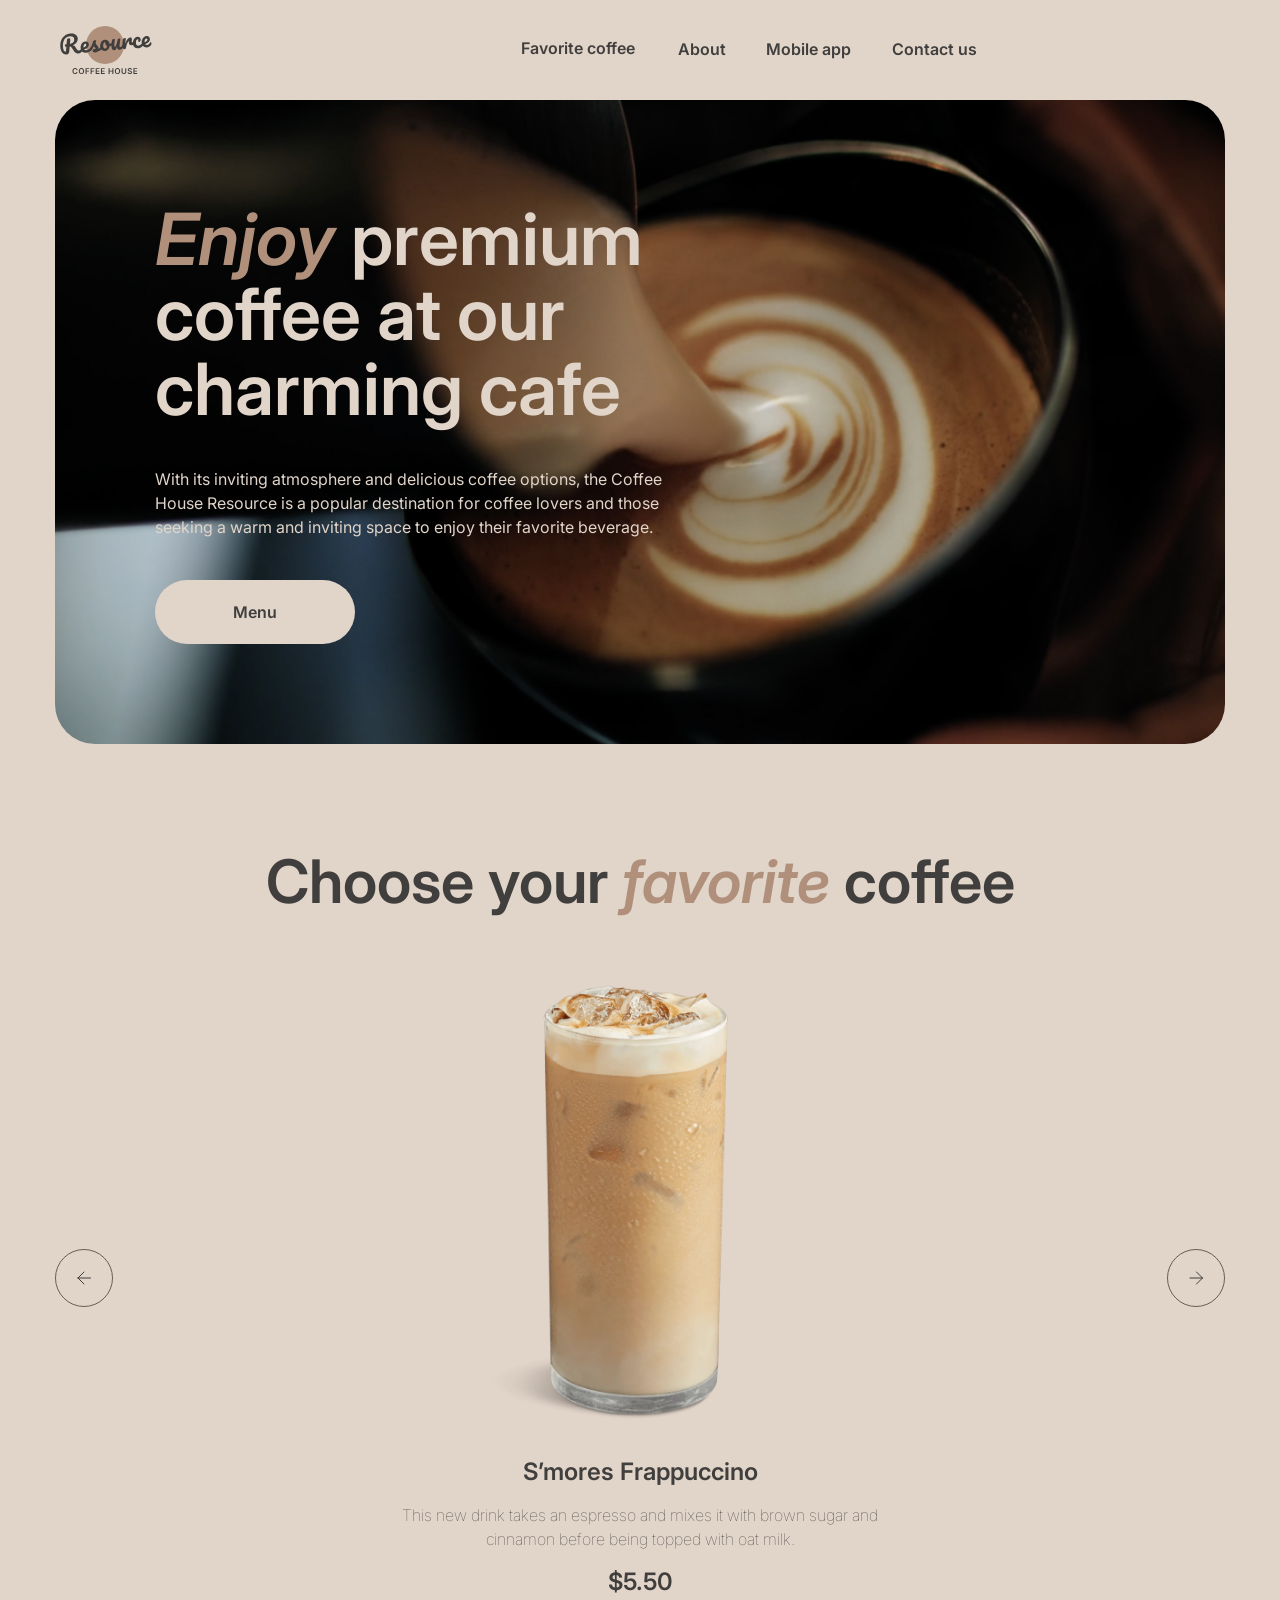
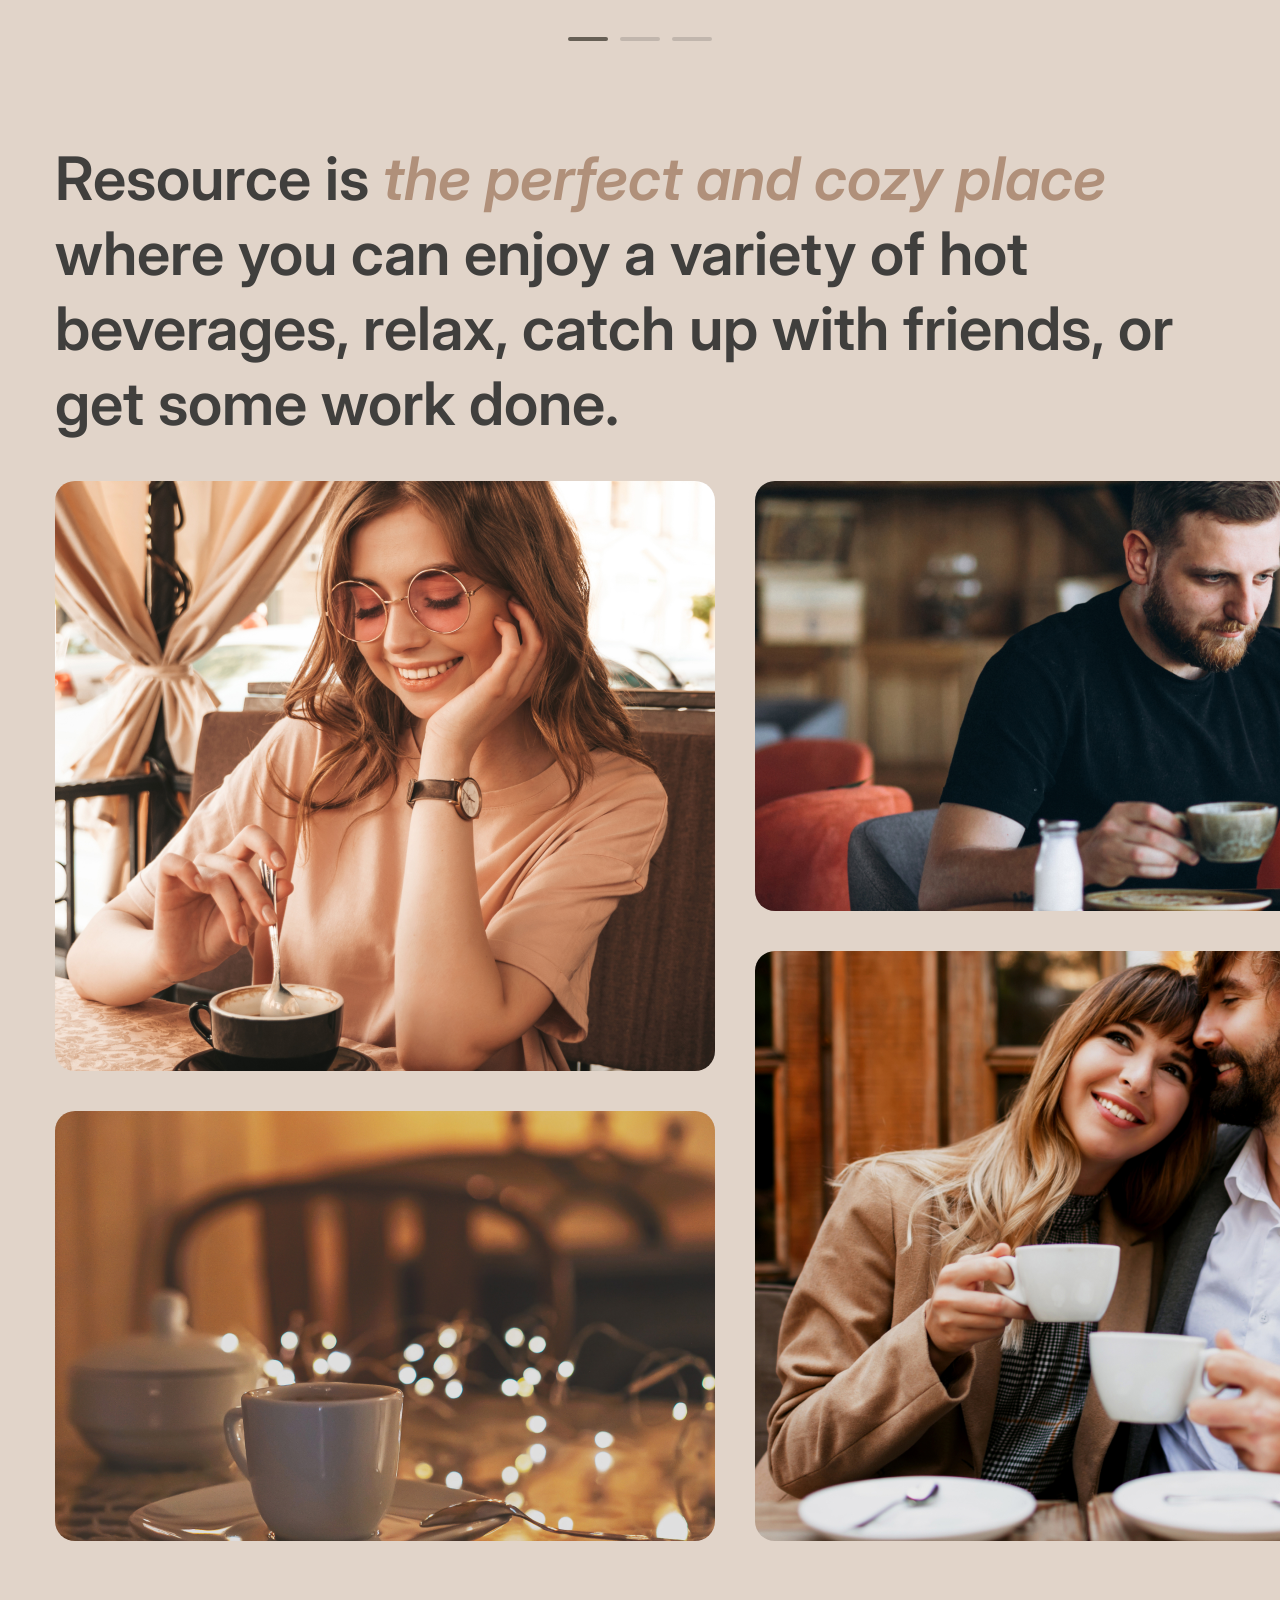
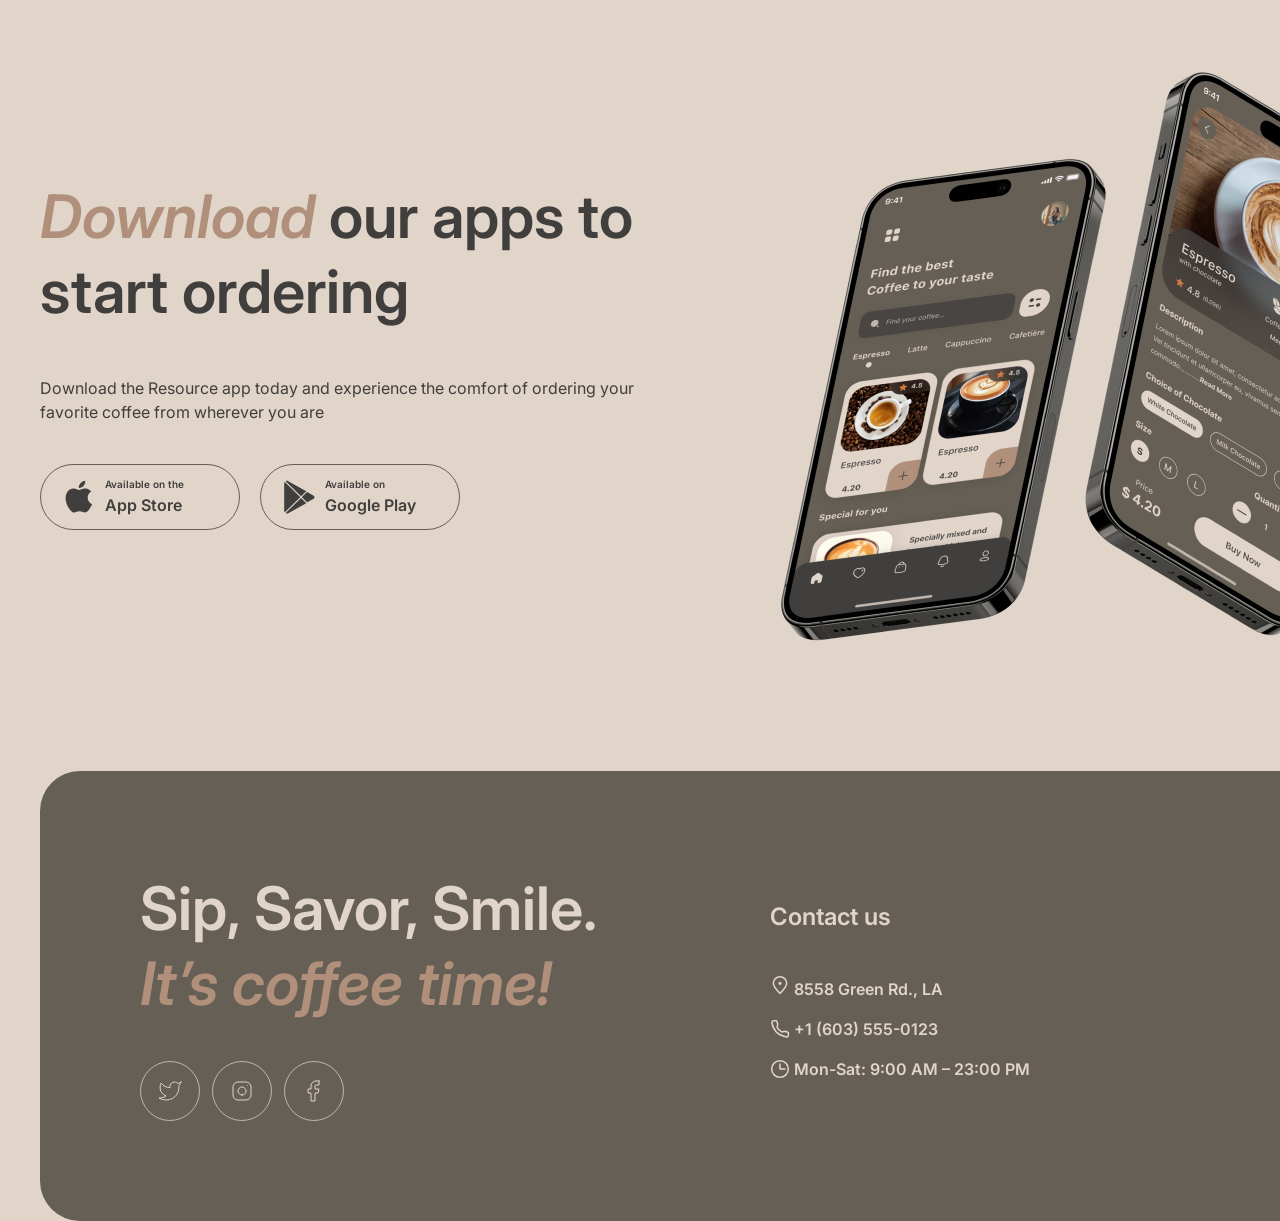
==== commit ccc7d64c: "fix: home background-images" ====
--- a/coffee-house/index.html
+++ b/coffee-house/index.html
@@ -186,12 +186,20 @@
         </div>
         <div class="about_container">
             <div class="column_1">
-                <div class="img_about1"><img src="./img/about-1.png" alt="" class="img_about_1"></div>
-                <div class="img_about2"><img src="./img/about-2.png" alt="" class="img_about_2"></div>
+                <div class="img_about1">
+                    <!-- <img src="./img/about-1.png" alt="" class="img_about_1"> -->
+                </div> 
+                <div class="img_about2">
+                    <!-- <img src="./img/about-2.png" alt="" class="img_about_2"> -->
+                </div>
             </div>
             <div class="column_2">
-                <div class="img_about3"><img src="./img/about-3.png" alt="" class="img_about_3"></div>
-                <div class="img_about4"><img src="./img/about-4.png" alt="" class="img_about_4"></div>
+                <div class="img_about3">
+                    <!-- <img src="./img/about-3.png" alt="" class="img_about_3"> -->
+                </div>
+                <div class="img_about4">
+                    <!-- <img src="./img/about-4.png" alt="" class="img_about_4"> -->
+                </div>
             </div>
         </div>
     </div>
@@ -204,14 +212,14 @@
                     favorite coffee from wherever you are</div>
                 <div class="buttons">
                     <div class="button_app_store">
-                        <img src="./img/icon (1).svg" alt="" class="appstore_img">
+                        <img src="./img/appstore.svg" alt="" class="appstore_img">
                         <div class="button_app_store_2">
                             <div class="appstore_text">Available on the</div> 
                             <div class="appstore_title">App Store</div>
                         </div>
                     </div>
                 <div class="button_google_play">
-                    <img src="./img/icon.svg" alt="" class="googleplay_img">
+                    <img src="./img/googleplay.svg" alt="" class="googleplay_img">
                     <div class="button_google_play_2">
                         <div class="googleplay_text">Available on</div> 
                         <div class="googleplay_title">Google Play</div>
@@ -254,7 +262,7 @@
                         <path
                             d="M15.0984 12.2516L11.6665 12.9166C9.34845 11.7531 7.91654 10.4166 7.08321 8.33329L7.72483 4.89154L6.51197 1.66663L3.72946 1.66663C2.60191 1.66663 1.71466 2.59958 1.90108 3.71161C2.29888 6.08454 3.37231 10.0391 6.24987 12.9166C9.27338 15.9401 13.5661 17.3318 16.1378 17.9288C17.299 18.1983 18.3332 17.2908 18.3332 16.0988L18.3332 13.4843L15.0984 12.2516Z"
                             stroke="#E1D4C9" stroke-width="1.5" stroke-linecap="round" stroke-linejoin="round" />
-                    </svg> <a href="tel:+1 (603) 555-0123"> +1 (603) 555-0123 </a>
+                    </svg> <a href="tel:+1(603)555-0123"> +1 (603) 555-0123 </a>
                 </li>
                 <li class="schedule">
                     <svg xmlns="http://www.w3.org/2000/svg" width="20" height="20" viewBox="0 0 20 20" fill="none">
--- a/coffee-house/style/style.css
+++ b/coffee-house/style/style.css
@@ -71,8 +71,22 @@
 }
 
 .coffee_li {
-  width: 157px;
-}
+  width: 157px; 
+  line-height: 1;
+  text-decoration: none; 
+} 
+
+.coffee_li:hover {
+	width: 100%; 
+  border-bottom: 1px solid #000;
+	height: 1px; /*задаём ширину линии*/ /*задаём цвет линии*/
+	transition: width 0.3s ease-out; /*задаём время анимации*/
+} 
+
+/* .coffee_li:hover:before,
+.coffee_li:focus:before {
+  width: 100%; 
+} */
 
 .about_li {
   width: 48px;
@@ -95,9 +109,9 @@
   gap: 8px;
 }
 
-.header_menu a:hover {
-  color: #000000; /*временно*/
-}
+/* .header_menu a:hover {
+  color: #000000; 
+} */
 
 a,
 a:visited {
@@ -107,6 +121,7 @@
 
 .header_menu a {
   transition: color 0.2s ease;
+  
 }
 
 .logo {
@@ -282,7 +297,6 @@
 }
 
 .header_content {
-  /* background-color: aliceblue; */
   width: 530px;
   height: 444px;
   align-items: center;
@@ -290,16 +304,6 @@
   margin-top: 40px;
 }
 
-/* .header_content_2 {
-    margin-left: 100px;
-    background-color: beige; 
-} */
-/* 
-.header_h1_block {
-    /* background-color: black; */
-/* margin-top: 40px;  
-} */
-
 .enjoy {
   color: var(--text-accent, #b0907a);
   font-feature-settings: "clig" off, "liga" off;
@@ -314,7 +318,6 @@
 .header_home {
   color: var(--text-light, #e1d4c9);
   font-feature-settings: "clig" off, "liga" off;
-  /* Desktop/Heading/heading-1 */
   font-family: Inter;
   font-size: 72px;
   font-style: normal;
@@ -324,7 +327,6 @@
 
 .menu_button_1 {
   display: flex;
-  /* padding: 20px 78px; */
   justify-content: center;
   align-items: center;
   gap: 8px;
@@ -332,23 +334,17 @@
   background: var(--background-body, #e1d4c9);
   width: 200px;
   height: 64px;
-  /* margin-top: 40px; */
-}
-
-/* .header_text_block {
-    background-color: aquamarine; 
-} */
+}
 
 .menu_button {
   color: var(--text-dark, #403f3d);
   text-align: center;
   font-feature-settings: "clig" off, "liga" off;
-  /* Desktop/Action/link & button */
   font-family: Inter;
   font-size: 16px;
   font-style: normal;
   font-weight: 600;
-  line-height: 150%; /* 24px */
+  line-height: 150%; 
 }
 
 .header_text {
@@ -387,12 +383,10 @@
   color: var(--text-dark, #403f3d);
   text-align: center;
   font-feature-settings: "clig" off, "liga" off;
-  /* Desktop/Heading/heading-2 */
   font-family: Inter;
   font-size: 60px;
   font-style: normal;
-  /* font-weight: 600; */
-  line-height: 125%; /* 75px */
+  line-height: 125%; 
   height: 75px;
   margin-top: 100px;
 }
@@ -400,11 +394,9 @@
 .favorite {
   color: var(--text-accent, #b0907a);
   font-feature-settings: "clig" off, "liga" off;
-  /* Desktop/Heading/heading-2.accent */
   font-family: Inter;
   font-size: 60px;
   font-style: italic;
-  /* font-weight: 600; */
   line-height: 125%;
 }
 
@@ -424,19 +416,6 @@
   align-items: center;
   margin-left: auto;
 }
-
-/* .favorite_description {
-  width: 1360px; /* 1440?
-  padding-left: 40px;
-  padding-right: 40px;
-  /* position: relative;
-  display: grid;
-  grid-template-columns: repeat(1, 3fr);
-  column-gap: 100px;
-  align-items: center;
-  border-radius: 40px;
-  margin: 0 auto;
-} */
 
 .slider__descrip__title {
   color: var(--text-dark, #403f3d);
@@ -509,14 +488,13 @@
 .about_text {
   color: var(--text-dark, #403f3d);
   font-feature-settings: "clig" off, "liga" off;
-  /* Desktop/Heading/heading-2 */
   font-family: Inter;
   font-size: 60px;
   font-style: normal;
   font-weight: 600;
-  line-height: 125%; /* 75px */
+  line-height: 125%;
   margin-bottom: 40px; 
-}
+} 
 
 .theperfect_place {
   color: var(--text-accent, #b0907a);
@@ -529,7 +507,7 @@
 }
 
 .about_text_container {
-  width: 1440px; /* 1440?*/
+  /* width: 1440px;  */
   position: relative;
   display: flex; 
   justify-content: center;
@@ -537,67 +515,70 @@
 }
 
 .about_container {
-  display: grid;
-  justify-content: center;
-  align-items: start;
-  grid-template-columns: 750px 1fr;
+  width: 1360px; 
   height: 1060px;
-  margin-bottom: 100px;
+  display: flex;
+  align-items: flex-start;
+  gap: 40px;
+  align-self: stretch;
+  margin-bottom: 100px; 
 }
 
 .img_about1 {
   width: 660px;
   height: 590px;
   margin-bottom: 40px;
-  margin-left: 40px;
+  background-image: url(../img/about-1.png);
+  background-position: center;
 }
 
 .img_about2 {
   width: 660px;
-  height: 590px;
-  margin-left: 40px;
+  height: 430px;
+  margin-bottom: 40px;
+  background-image: url(../img/about-2.png);
+  /* background-repeat: no-repeat; */
+  background-position: center;
 }
 
 .img_about3 {
-  width: 100%;
+  width: 660px;
   height: 430px;
-  margin: 0;
-  overflow: hidden; 
-  min-width: 600px;
   margin-bottom: 40px;
-  background-size: cover;
+  background-image: url(../img/about-3.png);
   background-position: center;
-  background-position-x: 25%;
-  background-position-y: 25%;  
 }
 
 .img_about4 {
   width: 660px;
   height: 590px;
-  margin-right: 40px;
-}
-
-.img_about_1,
-.img_about_2,
-.img_about_3,
-.img_about_4 {
+  margin-bottom: 40px;
+  background-image: url(../img/about-4.png);
+  background-position: center;
+
+}
+
+.img_about1,
+.img_about2,
+.img_about3,
+.img_about4 {
   border-radius: 20px;
   transition: 1s ease;
 }
 
-.img_about_1:hover {
+.img_about1:hover {
   transform: scale(0.9);
 }
 
-.img_about_2:hover {
+.img_about2:hover {
   transform: scale(0.9);
 }
 
-.img_about_3:hover {
+.img_about3:hover {
   transform: scale(0.9);
 }
 
-.img_about_4:hover {
+.img_about4:hover {
   transform: scale(0.9);
 }
 
@@ -631,6 +612,11 @@
   font-weight: 400;
   line-height: 150%; /* 24px */
   margin-bottom: 40px;
+  margin-top: 47px; 
+}
+
+.download {
+  margin-top: 37px; 
 }
 
 .buttons {
@@ -707,7 +693,6 @@
   width: 200px;
   padding: 12px 20px;
   align-items: center;
-  gap: 8px;
   border-radius: 100px;
   border: 1px solid var(--border-dark, #665F55); 
 }
@@ -812,15 +797,11 @@
 }
 
 .contacts2 {
-  /* height: 250px; */
-  display: flex;
-  /* align-content: flex-end; */
+  display: flex;
   flex-direction: column;
-  /* align-content: center; */
   align-items: flex-start;
   justify-content: center;
   flex-wrap: nowrap;
-  /* padding-bottom: 32px; */
   margin-left: 100px;
   padding-bottom: 10px; 
 }
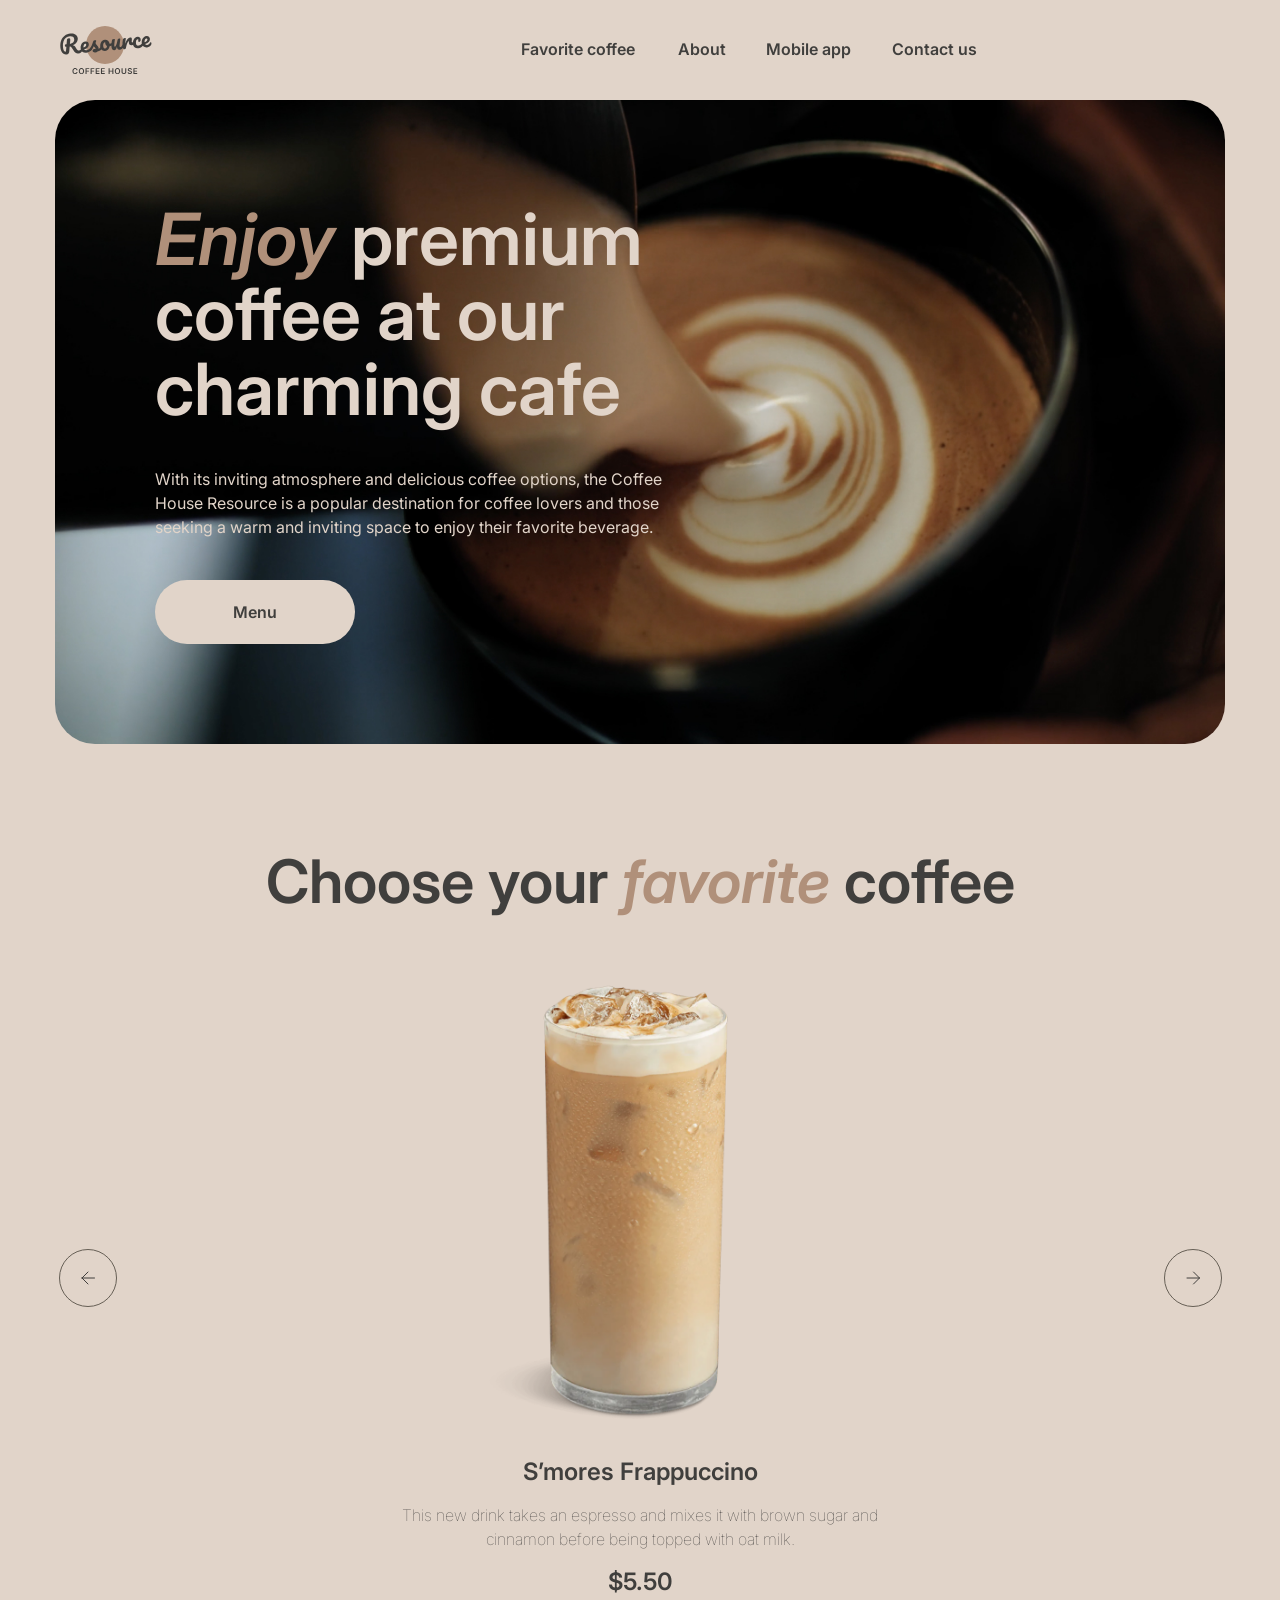
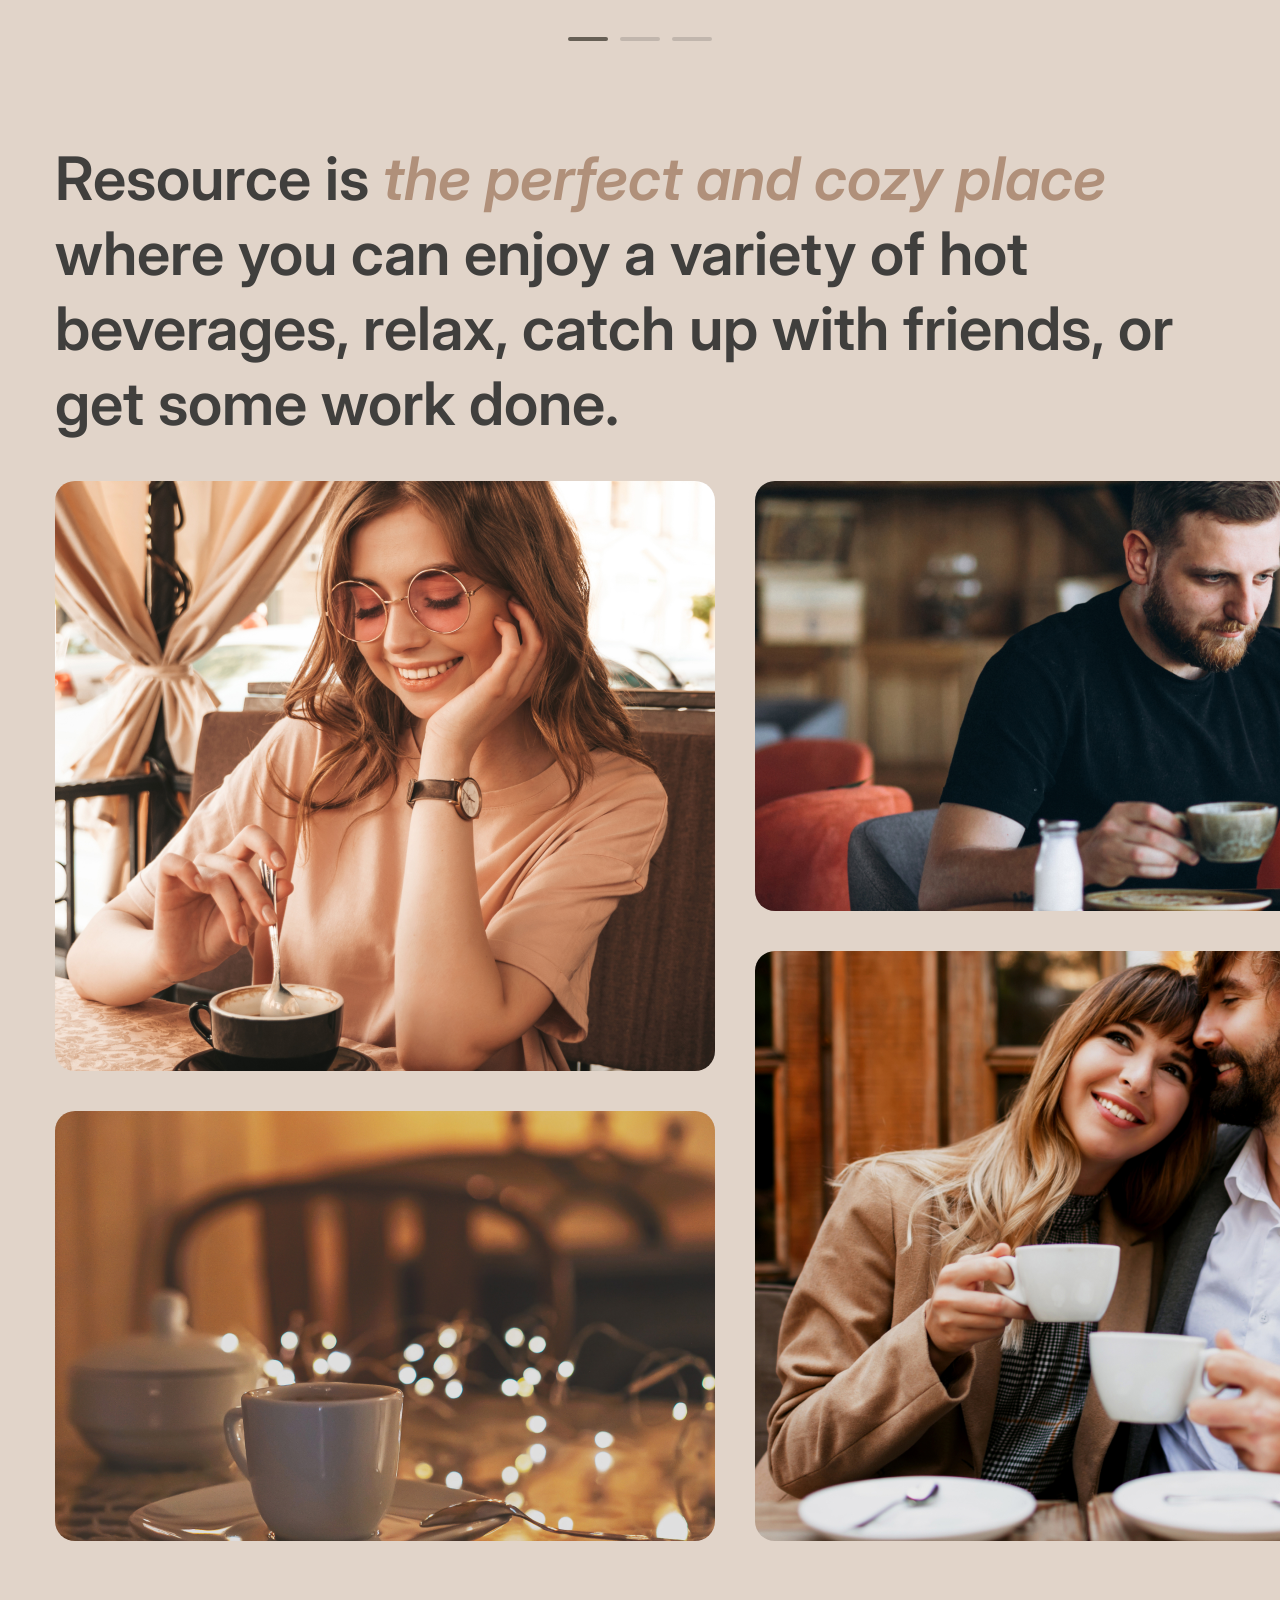
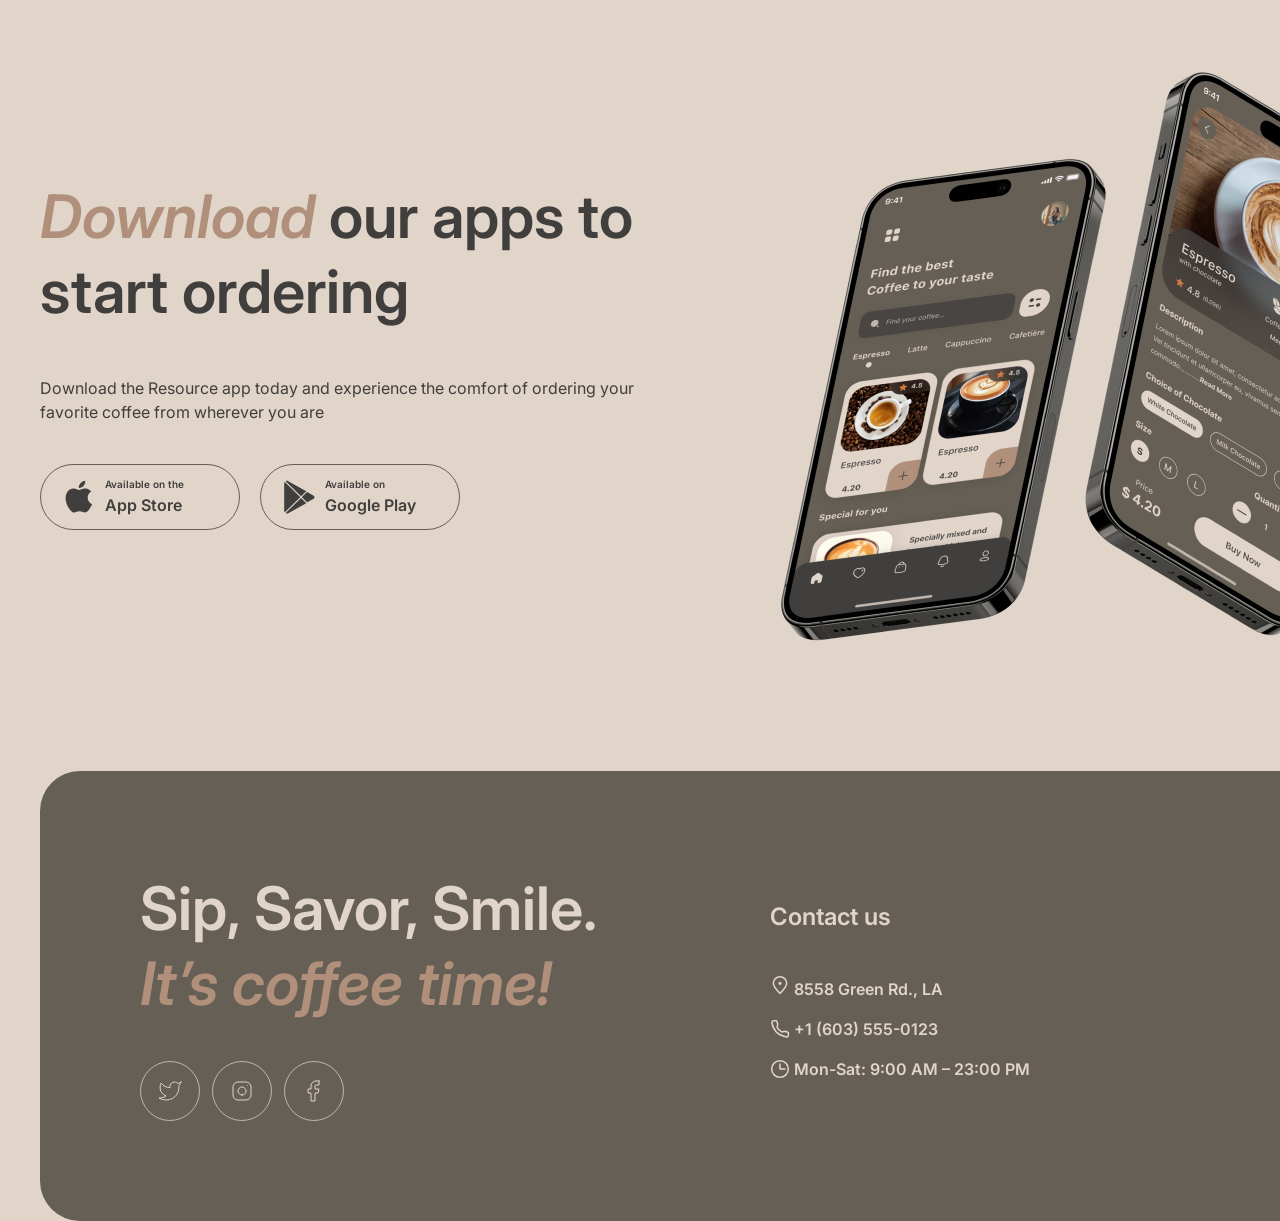
==== commit 24893bf0: "fix: css buttons hover effects" ====
--- a/coffee-house/index.html
+++ b/coffee-house/index.html
@@ -84,8 +84,8 @@
                     </svg>
                 </div>
                 <nav class="header_menu">
-                    <ul>
-                        <li class="coffee_li"><a href="#favourcoffee">Favorite coffee</a></li>
+                    <ul class="header_main">
+                        <li class="coffee_li"><a class="coffee_li_text" href="#favourcoffee">Favorite coffee</a></li>
                         <li class="about_li"><a href="#about_cafe">About</a></li>
                         <li class="app_li"><a href="#offer_apps">Mobile app</a></li>
                         <li class="contact_li"><a href="#contacts_for_you">Contact us</a></li>
@@ -185,22 +185,8 @@
                 catch up with friends, or get some work done.</h2>
         </div>
         <div class="about_container">
-            <div class="column_1">
-                <div class="img_about1">
-                    <!-- <img src="./img/about-1.png" alt="" class="img_about_1"> -->
-                </div> 
-                <div class="img_about2">
-                    <!-- <img src="./img/about-2.png" alt="" class="img_about_2"> -->
-                </div>
-            </div>
-            <div class="column_2">
-                <div class="img_about3">
-                    <!-- <img src="./img/about-3.png" alt="" class="img_about_3"> -->
-                </div>
-                <div class="img_about4">
-                    <!-- <img src="./img/about-4.png" alt="" class="img_about_4"> -->
-                </div>
-            </div>
+            <div class="column_1"><div class="img_about1"></div><div class="img_about2"></div></div>
+            <div class="column_2"><div class="img_about3"></div><div class="img_about4"></div></div>
         </div>
     </div>
         <div class="offer">
@@ -283,6 +269,5 @@
             </ul>
         </div>
     </footer>
-    <!-- <span class="hidden">here's something hidden</span> -->
 </body>
 </html>
--- a/coffee-house/style/style.css
+++ b/coffee-house/style/style.css
@@ -5,7 +5,7 @@
 /* common */
 
 html {
-  height: 100%; /*для футера*/
+  height: 100%;
   flex-direction: column;
   margin: 0;
   scroll-behavior: smooth;
@@ -21,11 +21,6 @@
   margin-right: 40px;
 }
 
-img {
-  max-width: 100%;
-  height: auto;
-}
-
 ul {
   margin: 0;
   padding: 0;
@@ -35,7 +30,7 @@
 /* blocks */
 
 .container {
-  max-width: 1390px; /* 1440?*/
+  max-width: 1390px;
   margin: 0 auto;
   padding: 0 15px;
 }
@@ -43,9 +38,8 @@
 /* header */
 
 .header {
-  /* padding-bottom: 20px; */
-  display: flex;
-  padding-top: 20px; /*для отступа навигации */
+  display: flex;
+  padding-top: 20px; 
 }
 
 .header_nav {
@@ -66,27 +60,14 @@
   margin-top: 20px;
 }
 
-.header_menu ul {
-  display: flex;
+.header_main {
+  display: flex; 
+  padding: 0px;
 }
 
 .coffee_li {
   width: 157px; 
-  line-height: 1;
-  text-decoration: none; 
 } 
-
-.coffee_li:hover {
-	width: 100%; 
-  border-bottom: 1px solid #000;
-	height: 1px; /*задаём ширину линии*/ /*задаём цвет линии*/
-	transition: width 0.3s ease-out; /*задаём время анимации*/
-} 
-
-/* .coffee_li:hover:before,
-.coffee_li:focus:before {
-  width: 100%; 
-} */
 
 .about_li {
   width: 48px;
@@ -102,16 +83,29 @@
   width: 85px;
 }
 
+/* .coffee_li:hover {
+  text-decoration: underline;
+  height: 2px;
+} */
+
+/* .coffee_li_text {
+  left: 0; 
+  width: 0;
+  height: 2px;
+  transition: width 0.3s ease-out;
+}
+
+.coffee_li_text:hover {
+  text-decoration: underline;
+  width: 100%; 
+} */
+
 .menu_logo {
   margin-bottom: 20px;
   display: flex;
   align-items: center;
   gap: 8px;
 }
-
-/* .header_menu a:hover {
-  color: #000000; 
-} */
 
 a,
 a:visited {
@@ -121,7 +115,6 @@
 
 .header_menu a {
   transition: color 0.2s ease;
-  
 }
 
 .logo {
@@ -205,7 +198,6 @@
 .inner_text {
   color: var(--text-accent, #B0907A);
   font-feature-settings: 'clig' off, 'liga' off;
-  /* Desktop/Heading/heading-2.accent */
   font-family: Inter;
   font-size: 60px;
   font-style: italic;
@@ -232,10 +224,6 @@
   cursor: pointer;
 }
 
-/* .controls__bullet:nth-child(2) {
-  margin: 0 12px;
-}  */
-
 .controls__bullet--active {
   background-color: #665f55;
 }
@@ -258,13 +246,24 @@
   transition: 0.5s;
   cursor: pointer;
   position: relative;
-}
-
-.slider__button--left {
+  transition: all 0.25s;
+}
+
+.slider_button--left {
+  color: #E1D4C9; 
   left: 4px;
 }
-.slider__button--right {
+.slider_button--right {
+  color: #E1D4C9; 
   right: 3px;
+}
+
+.slider_button--left:hover {
+  background-color: #665F55;
+}
+
+.slider_button--right:hover {
+  background-color: #665F55;
 }
 
 .slider__cards {
@@ -307,12 +306,11 @@
 .enjoy {
   color: var(--text-accent, #b0907a);
   font-feature-settings: "clig" off, "liga" off;
-  /* Desktop/Heading/heading-1.accent */
   font-family: Inter;
   font-size: 72px;
   font-style: italic;
   font-weight: 600;
-  line-height: 105%; /* 75.6px */
+  line-height: 105%; 
 }
 
 .header_home {
@@ -354,13 +352,13 @@
   font-size: 16px;
   font-style: normal;
   font-weight: 400;
-  line-height: 150%; /* 24px */
+  line-height: 150%; 
 }
 
 /*choose block*/
 
 .choose_container {
-  width: 1360px; /* 1440?*/
+  width: 1360px; 
   padding-left: 40px;
   padding-right: 40px;
   position: relative;
@@ -421,11 +419,10 @@
   color: var(--text-dark, #403f3d);
   text-align: center;
   font-feature-settings: "clig" off, "liga" off;
-  /* Desktop/Heading/heading-3 */
   font-size: 24px;
   font-style: normal;
   font-weight: 600;
-  line-height: 125%; /* 30px */
+  line-height: 125%; 
   margin-bottom: 16px;
 }
 
@@ -435,12 +432,9 @@
   align-self: stretch;
   text-align: center;
   font-feature-settings: "clig" off, "liga" off;
-  /* Desktop/Body/medium */
   font-size: 16px;
   font-weight: lighter;
-  /* font-style: normal;
-    font-weight: normal; */
-  line-height: 150%; /* 24px */
+  line-height: 150%; 
   margin-bottom: 16px;
   margin-left: auto;
   margin-right: auto;
@@ -451,13 +445,11 @@
   color: var(--text-dark, #403f3d);
   text-align: center;
   font-feature-settings: "clig" off, "liga" off;
-  /* Desktop/Heading/heading-3 */
   font-family: Inter;
   font-size: 24px;
   font-style: normal;
   font-weight: 600;
-  line-height: 125%; /* 30px */
-  /* margin-bottom: 40px; */
+  line-height: 125%; 
 }
 
 .favorite__controls {
@@ -466,24 +458,7 @@
   justify-content: center;
   align-items: center;
   gap: 12px;
-  /* padding-bottom: 15px; */
-}
-
-/* 
-.about_text_container {
-  background-color: red;
-}
-
-.about_container {
-  width: 1360px; 
-  padding-left: 40px;
-  padding-right: 40px;
-  margin-left: auto;
-  margin-right: auto;
-  position: relative;
-  justify-content: center;
-  align-items: center;
-} */
+}
 
 .about_text {
   color: var(--text-dark, #403f3d);
@@ -507,7 +482,6 @@
 }
 
 .about_text_container {
-  /* width: 1440px;  */
   position: relative;
   display: flex; 
   justify-content: center;
@@ -555,7 +529,6 @@
   margin-bottom: 40px;
   background-image: url(../img/about-4.png);
   background-position: center;
-
 }
 
 .img_about1,
@@ -585,7 +558,7 @@
 /* download block */
 
 .offer {
-  width: 1360px; /* 1440?*/
+  width: 1360px;
   margin-left: auto;
   margin-right: auto;
   position: relative;
@@ -597,7 +570,6 @@
 
 .offer_download {
   width: 630px;
-  /* height: 630px;  */
   margin-right: 100px;
   padding-bottom: 40px;
 }
@@ -605,12 +577,11 @@
 .text_download {
   color: var(--text-dark, #403f3d);
   font-feature-settings: "clig" off, "liga" off;
-  /* Desktop/Body/medium */
   font-family: Inter;
   font-size: 16px;
   font-style: normal;
   font-weight: 400;
-  line-height: 150%; /* 24px */
+  line-height: 150%;
   margin-bottom: 40px;
   margin-top: 47px; 
 }
@@ -631,12 +602,11 @@
 .d_download {
   color: var(--text-accent, #b0907a);
   font-feature-settings: "clig" off, "liga" off;
-  /* Desktop/Heading/heading-2.accent */
   font-family: Inter;
   font-size: 60px;
   font-style: italic;
   font-weight: 600;
-  line-height: 125%; /* 75px */
+  line-height: 125%; 
 }
 
 .download_h2 {
@@ -673,10 +643,6 @@
   border-radius: 40px;
 }
 
-/* .hidden {
-  opacity: 0;
-} */
-
 .contacts {
   display: flex;
   justify-content: flex-start;
@@ -688,6 +654,11 @@
   display: flex;
 }
 
+.button_app_store:hover, .button_google_play:hover {
+  background-color: #665F55;
+  cursor: pointer;
+}
+
 .button_app_store, .button_google_play {
   display: flex;
   width: 200px;
@@ -695,18 +666,18 @@
   align-items: center;
   border-radius: 100px;
   border: 1px solid var(--border-dark, #665F55); 
+  transition: all 0.25s;
 }
 
 .appstore_text, .googleplay_text {
   color: var(--text-dark, #403F3D);
   text-align: center;
   font-feature-settings: 'clig' off, 'liga' off;
-  /* Desktop/Body/caption */
   font-family: Inter;
   font-size: 10px;
   font-style: normal;
   font-weight: 600;
-  line-height: 140%; /* 14px */
+  line-height: 140%; 
   display: flex;
   flex-direction: column;
   align-items: flex-start;
@@ -720,12 +691,11 @@
 .appstore_title, .googleplay_title {
   color: var(--text-dark, #403F3D);
   font-feature-settings: 'clig' off, 'liga' off;
-  /* Desktop/Action/link & button */
-  font-family: Inter;
-  font-size: 16px;
-  font-style: normal;
-  font-weight: 600;
-  line-height: 150%; /* 24px */
+  font-family: Inter;
+  font-size: 16px;
+  font-style: normal;
+  font-weight: 600;
+  line-height: 150%; 
   margin-top: 2px; 
 }
 
@@ -737,18 +707,16 @@
 .sip_savor {
   color: var(--text-light, #e1d4c9);
   font-feature-settings: "clig" off, "liga" off;
-  /* Desktop/Heading/heading-2 */
-  font-family: Inter;
-  font-size: 60px;
-  font-style: normal;
-  font-weight: 600;
-  line-height: 125%; /* 75px */
+  font-family: Inter;
+  font-size: 60px;
+  font-style: normal;
+  font-weight: 600;
+  line-height: 125%; 
 }
 
 .coffee_time {
   color: var(--text-accent, #b0907a);
   font-feature-settings: "clig" off, "liga" off;
-  /* Desktop/Heading/heading-2.accent */
   font-family: Inter;
   font-size: 60px;
   font-style: italic;
@@ -771,6 +739,7 @@
   border: 1px solid var(--border-light, #c1b6ad);
   display: flex;
   margin-right: 12px;
+  transition: all 0.25s;
 }
 
 .insta_link {
@@ -783,6 +752,7 @@
   border: 1px solid var(--border-light, #c1b6ad);
   display: flex;
   margin-right: 12px;
+  transition: all 0.25s;
 }
 
 .facebook_link {
@@ -794,6 +764,12 @@
   border-radius: 100px;
   border: 1px solid var(--border-light, #c1b6ad);
   display: flex;
+  transition: all 0.25s;
+}
+
+.twitter_link:hover, .insta_link:hover, .facebook_link:hover {
+  background-color: #E1D4C9; 
+  cursor: pointer;
 }
 
 .contacts2 {
@@ -817,18 +793,17 @@
   font-size: 24px;
   font-style: normal;
   font-weight: 600;
-  line-height: 125%; /* 30px */
+  line-height: 125%; 
 }
 
 .contact_links {
   color: var(--text-light, #e1d4c9);
   font-feature-settings: "clig" off, "liga" off;
-  /* Desktop/Action/link & button */
-  font-family: Inter;
-  font-size: 16px;
-  font-style: normal;
-  font-weight: 600;
-  line-height: 150%; /* 24px */
+  font-family: Inter;
+  font-size: 16px;
+  font-style: normal;
+  font-weight: 600;
+  line-height: 150%; 
   padding-top: 3px; 
 }
 
@@ -863,35 +838,25 @@
 }
 
 .offer_menu_text {
-  /* width: 1360px;  */
-  display: flex;
-  /* margin-left: 40px;
-  margin-right: 40px;  */
+  display: flex;
   justify-content: center;
   text-align: center; 
-  /* margin-left: 21px;  */
-}
-
-/* .offer_menu_h1 {
-  background-color: #665f55;
-} */
+}
 
 .offer_behind {
   color: var(--text-dark, #403F3D);
   text-align: center;
   font-feature-settings: 'clig' off, 'liga' off;
-  /* Desktop/Heading/heading-2 */
-  font-family: Inter;
-  font-size: 60px;
-  font-style: normal;
-  font-weight: 600;
-  line-height: 125%; /* 75px */
+  font-family: Inter;
+  font-size: 60px;
+  font-style: normal;
+  font-weight: 600;
+  line-height: 125%; 
 }
 
 .offer_amazing {
   color: var(--text-accent, #B0907A);
   font-feature-settings: 'clig' off, 'liga' off;
-  /* Desktop/Heading/heading-2.accent */
   font-family: Inter;
   font-size: 60px;
   font-style: italic;
@@ -927,7 +892,7 @@
   font-size: 16px;
   font-style: normal;
   font-weight: 600;
-  line-height: 150%; /* 24px */
+  line-height: 150%; 
   padding-right: 8px;
 }
 
@@ -951,8 +916,7 @@
   font-size: 16px;
   font-style: normal;
   font-weight: 600;
-  line-height: 150%; /* 24px */
-  /* margin-left: 8px; */
+  line-height: 150%; 
 }
 
 .dessert_offer {
@@ -973,7 +937,7 @@
   font-size: 16px;
   font-style: normal;
   font-weight: 600;
-  line-height: 150%; /* 24px */
+  line-height: 150%; 
   margin-left: 8px;
 }
 
@@ -984,75 +948,68 @@
   align-items: center;
   border-radius: 100px;
   background: var(--border-light, #C1B6AD);
+}
+
+.tea_offer:hover, .dessert_offer:hover {
+  background-color: #665F55;
 }
 
 .menu_available {
   display: grid; 
   grid-template-columns: 310px 310px 310px 310px;  
-  /* margin: 40px;  */
   justify-content: space-between;
-  width: 1360px; 
-}
-
-.offer_1_img, .offer_2_img, .offer_3_img, .offer_4_img,
-.offer_5_img, .offer_6_img, .offer_7_img, .offer_8_img {
-  height: 330px;
-  transition: 1s ease;
-  /* width: 340px;  */
-  /* margin-bottom: 20px; */
-}
-
-.offer_1_img:hover {
-  transform: scale(0.9);
-}
-
-.offer_2_img:hover {
-  transform: scale(0.9);
-}
-
-.offer_3_img:hover {
-transform: scale(0.9);
-}
-
-.offer_4_img:hover {
-  transform: scale(0.9);
-}
-
-.offer_5_img:hover {
-  transform: scale(0.9);
-}
-
-.offer_6_img:hover {
-  transform: scale(0.9);
-}
-
-.offer_7_img:hover {
-  transform: scale(0.9);
-}
-
-.offer_8_img:hover {
-  transform: scale(0.9);
+  width: 1360px;  
+}
+
+.offer__1_img, .offer__2_img, .offer__3_img, .offer__4_img, 
+.offer__5_img, .offer__6_img, .offer__7_img, .offer__8_img {
+  width: 100%;  
+  height: 100%;
+  object-fit: cover;
+  transition: all 0.8s; 
+  border-radius: 40px;
+} 
+
+.offer__1_img:hover {
+  transform: scale(0.9); 
+}  
+
+.offer__2_img:hover {
+  transform: scale(0.9); 
+}
+
+.offer__3_img:hover {
+  transform: scale(0.9); 
+}
+
+.offer__4_img:hover {
+  transform: scale(0.9); 
+}
+
+.offer__5_img:hover {
+  transform: scale(0.9); 
+}
+
+.offer__6_img:hover {
+  transform: scale(0.9); 
+}
+
+.offer__7_img:hover {
+  transform: scale(0.9); 
+}
+
+.offer__8_img:hover {
+  transform: scale(0.9); 
 }
 
 .offer_1, .offer_2, .offer_3, .offer_4, .offer_5, .offer_6, .offer_7, .offer_8 {
-  /* background-color: beige; */
+  height: 506px; 
   border-radius: 40px;
   border: 1px solid var(--border-light, #C1B6AD);
+  display: flex; 
+  flex-direction: column;
+  margin-bottom: 40px; 
 }  
-
-.offer_1, .offer_2, .offer_3, .offer_4 {
-  margin-bottom: 40px; 
-}
-
-.offer_5, .offer_6, .offer_7, .offer_8 {
-  margin-bottom: 40px; 
-}
-
-.offer_1_picture, .offer_2_picture, .offer_3_picture, .offer_4_picture, 
-.offer_5_picture, .offer_6_picture, .offer_7_picture, .offer_8_picture {
-  border-radius: 40px;
-  border: 1px solid var(--border-light, #C1B6AD);
-}
 
 .offer_1_title,
 .offer_2_title,
@@ -1068,35 +1025,26 @@
   font-size: 24px;
   font-style: normal;
   font-weight: 600;
-  line-height: 125%; /* 30px */
-  /* margin-bottom: 12px;  */
-  margin-left: 20px; 
-  margin-top: 20px; 
-  padding-bottom: 20px; 
-  width: 270px;
-  height: 30px; 
+  line-height: 125%; 
+  margin-top: 20px;
+  margin-left: 20px;
 }
 
 .offer_1_description, .offer_2_description, .offer_3_description, .offer_4_description,
 .offer_5_description, .offer_6_description, .offer_7_description, .offer_8_description {
-  display: flex; 
   color: var(--text-dark, #403F3D);
   font-feature-settings: 'clig' off, 'liga' off;
   font-family: Inter;
   font-size: 16px;
   font-style: normal;
   font-weight: 400;
-  line-height: 150%; /* 24px */
-  /* margin: 20px;  */
-  margin-right: 20px;
-  margin-left: 20px; 
-  width: 270px;
-  height: 69px; 
+  line-height: 150%; 
+  margin-left: 20px;
+  margin-top: 10px;
 }
 
 .offer_1_price, .offer_2_price, .offer_3_price, .offer_4_price, 
-.offer_5_price, .offer_6_price, .offer_7_price, .offer_8_price {
-  display: flex; 
+.offer_6_price, .offer_7_price, .offer_8_price {
   margin: 20px; 
   color: var(--text-dark, #403F3D);
   font-feature-settings: 'clig' off, 'liga' off;
@@ -1104,5 +1052,18 @@
   font-size: 24px;
   font-style: normal;
   font-weight: 600;
-  line-height: 125%; /* 30px */
+  line-height: 125%; 
+  margin-top: 37px;
+}
+
+.offer_5_price {
+  color: var(--text-dark, #403F3D);
+  font-feature-settings: 'clig' off, 'liga' off;
+  font-family: Inter;
+  font-size: 24px;
+  font-style: normal;
+  font-weight: 600;
+  line-height: 125%; 
+  margin-top: 60px;
+  margin-left: 20px;
 }
